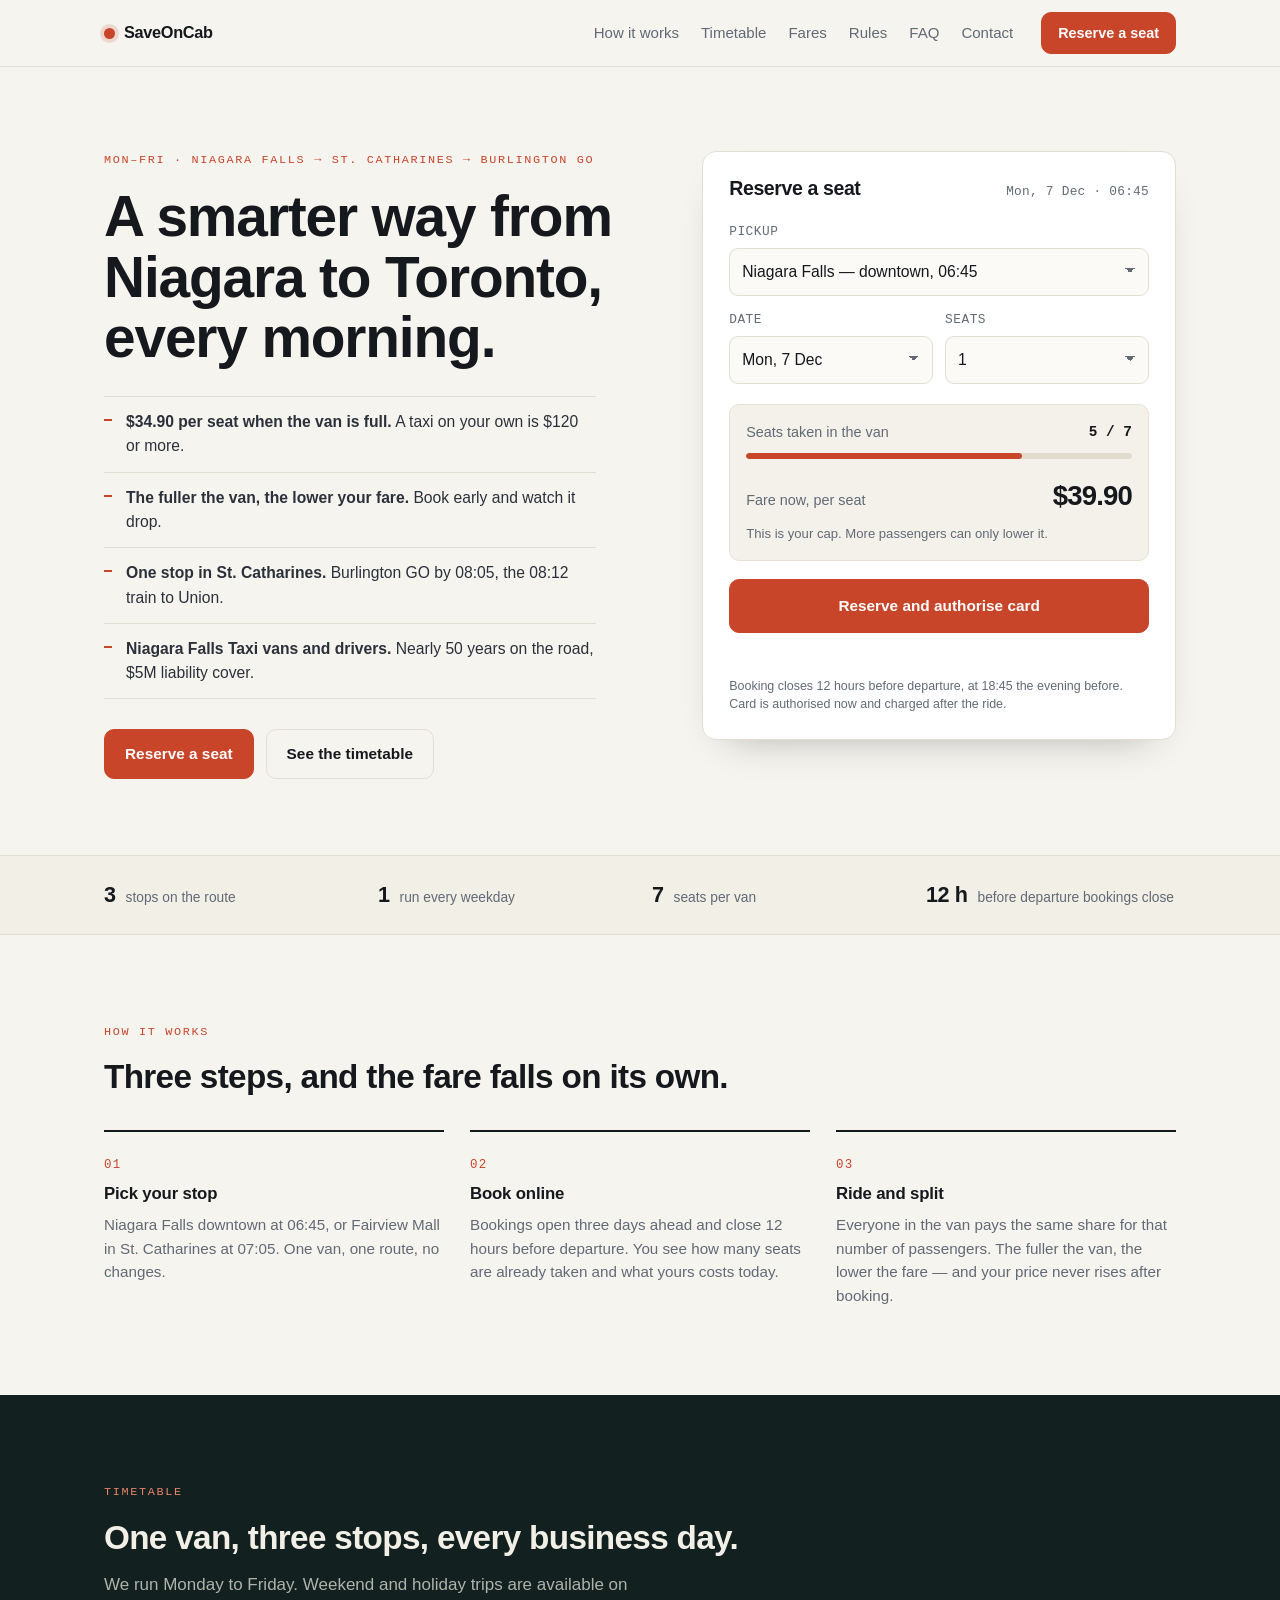
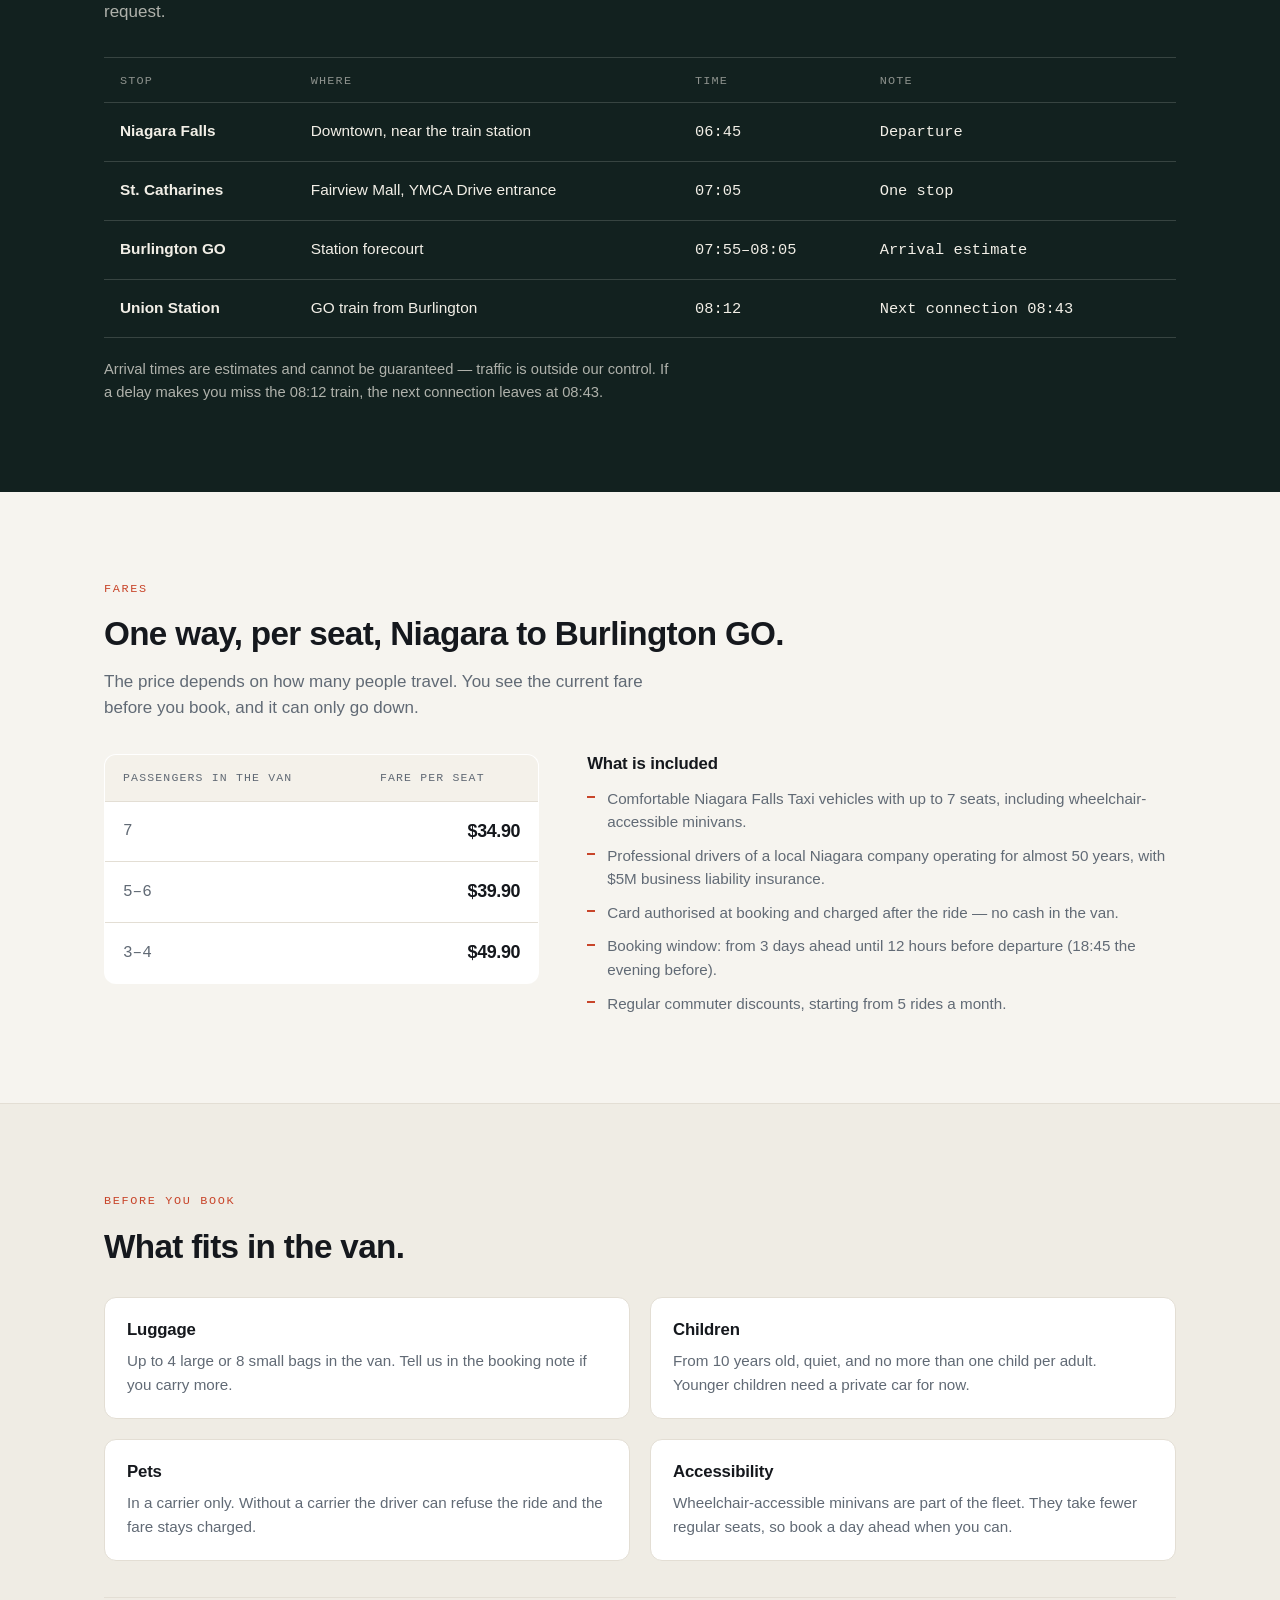
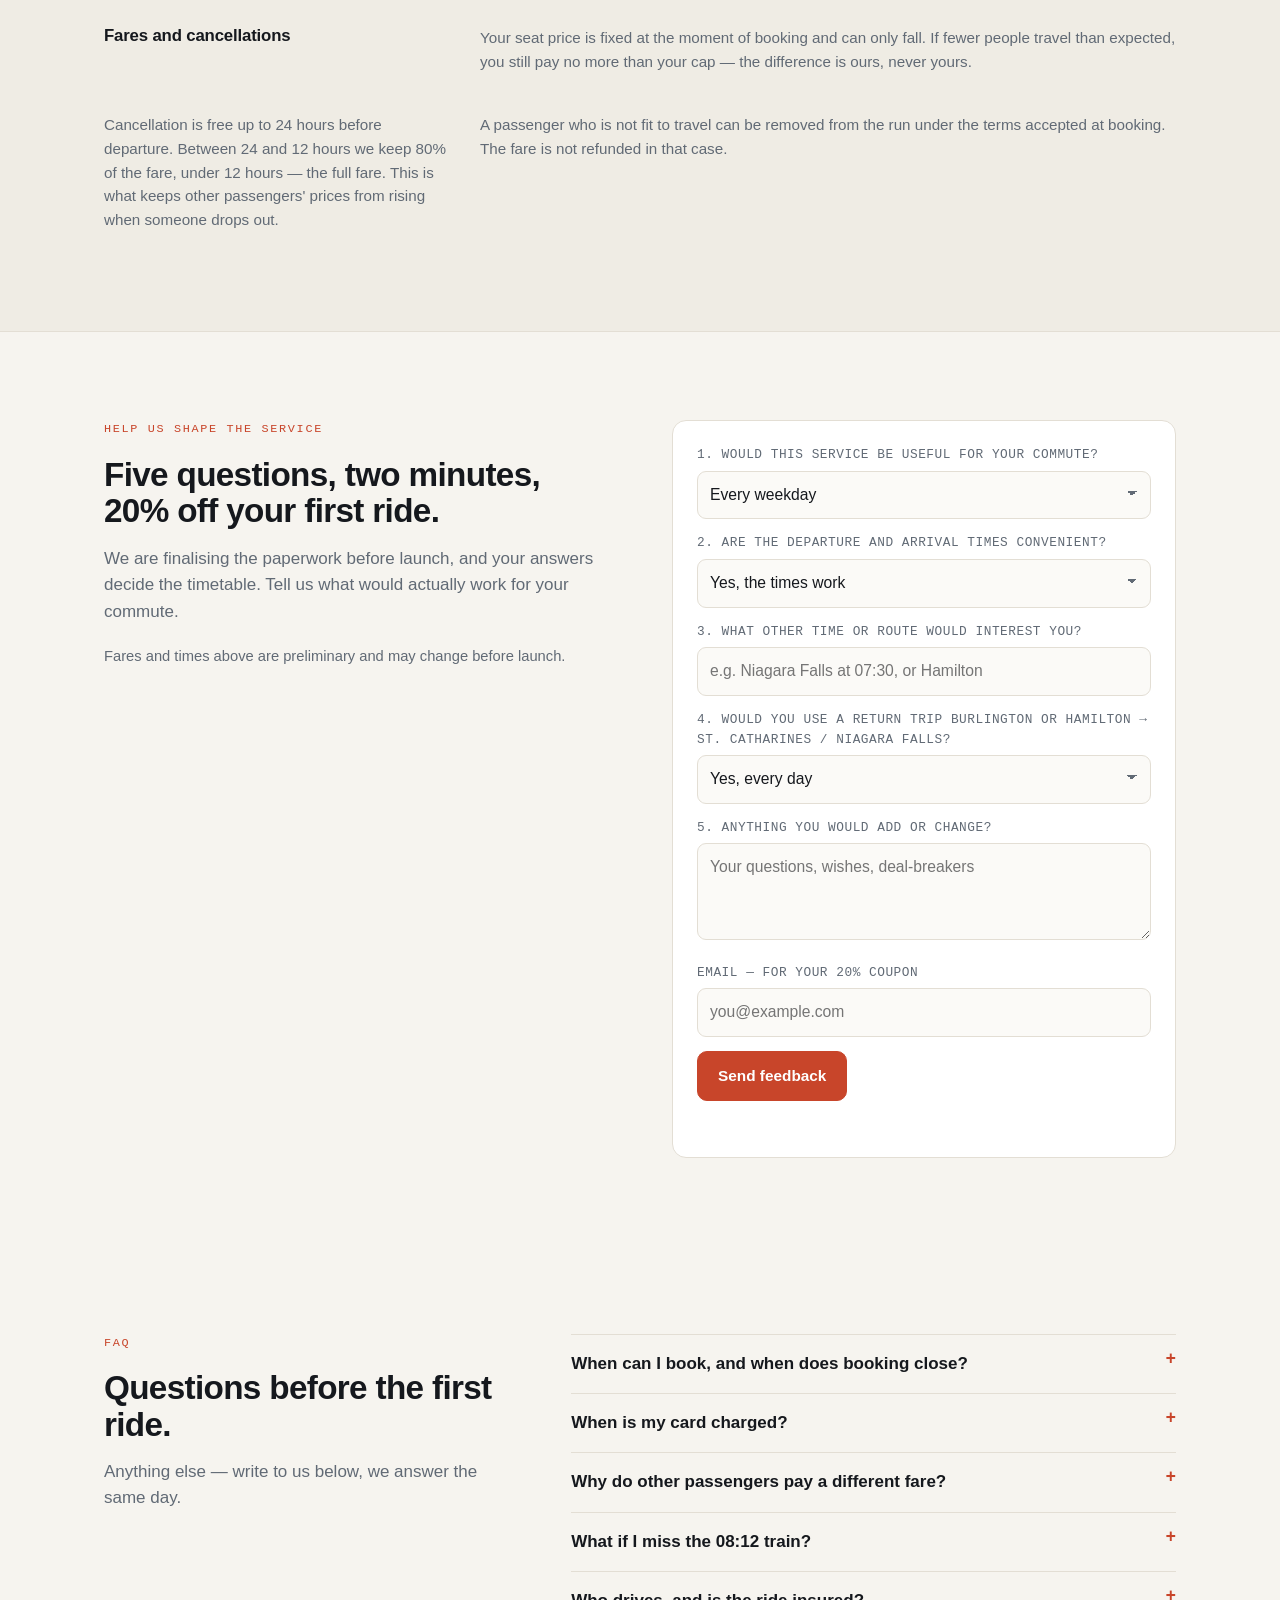
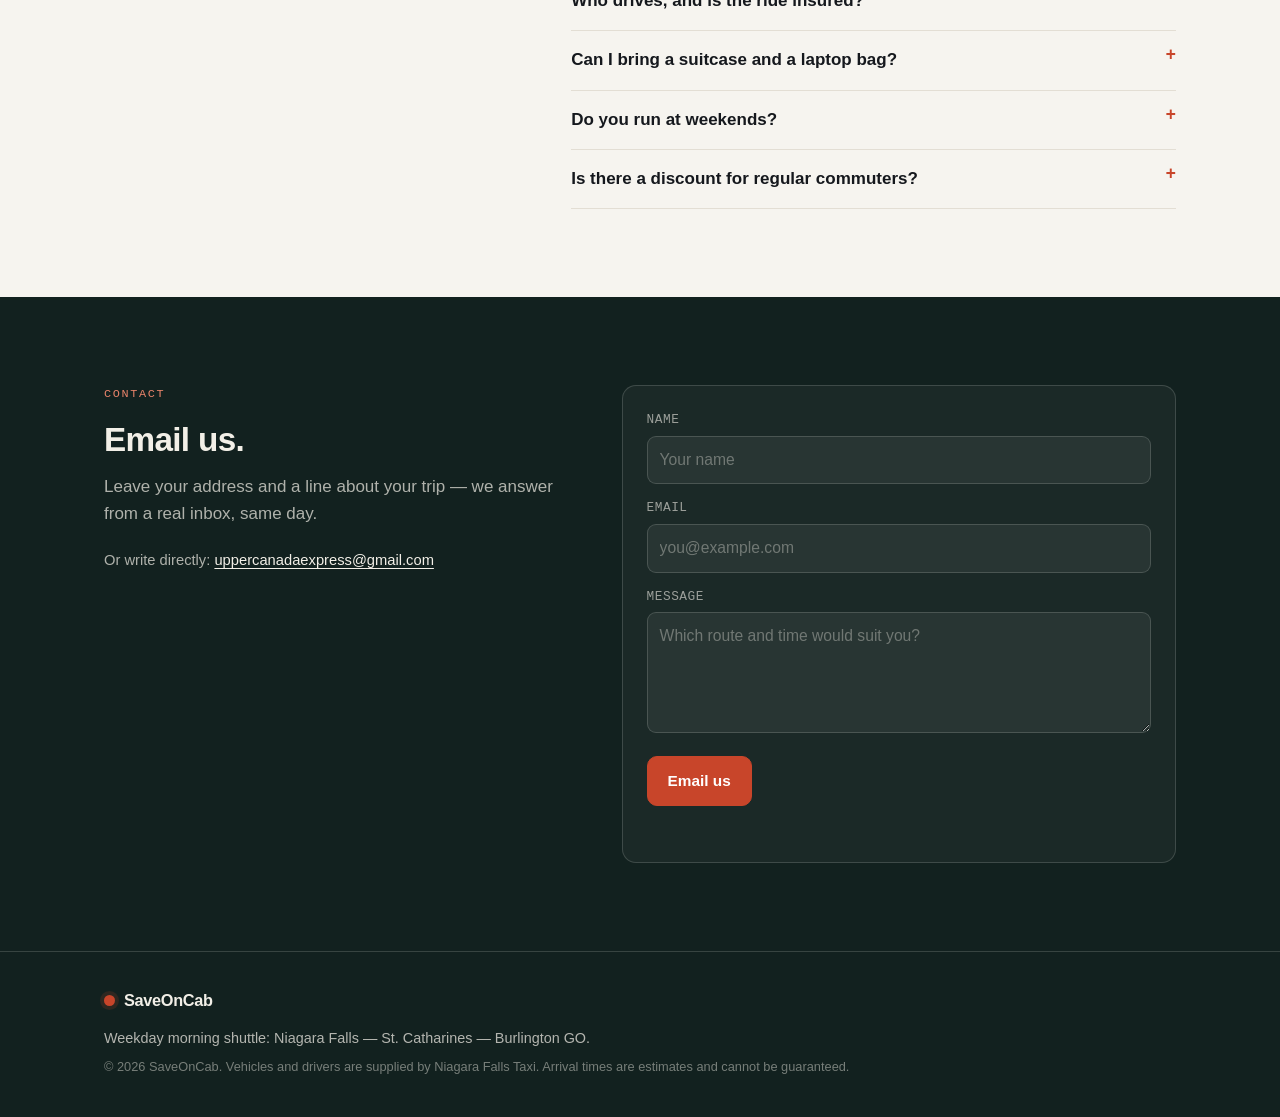
==== p/niagara/index.html @ a341d921 "Версионирование статики, чтобы обновления не залипали в кэше" ====
<!doctype html>
<html lang="en">
<head>
<meta charset="utf-8">
<meta name="viewport" content="width=device-width, initial-scale=1">
<title>SaveOnCab — Niagara Falls to Burlington GO, every weekday morning</title>
<meta name="description" content="A shared minivan shuttle from Niagara Falls and St. Catharines to Burlington GO, every weekday morning. $34.90–$49.90 per seat, booked online.">
<link rel="stylesheet" href="styles.css?v=3">
</head>
<body>
<a class="skip" href="#book">Skip to booking</a>

<header class="top">
  <div class="wrap top__in">
    <a class="brand" href="#top">
      <span class="brand__mark" aria-hidden="true"></span>
      <span>SaveOnCab</span>
    </a>
    <nav class="nav" aria-label="Sections">
      <a href="#how">How it works</a>
      <a href="#timetable">Timetable</a>
      <a href="#fares">Fares</a>
      <a href="#rules">Rules</a>
      <a href="#faq">FAQ</a>
      <a href="#contact">Contact</a>
    </nav>
    <a class="btn btn--sm" href="#book">Reserve a seat</a>
  </div>
</header>

<main id="top">

  <section class="hero">
    <div class="wrap hero__grid">
      <div class="hero__copy">
        <p class="eyebrow">Mon–Fri · Niagara Falls → St. Catharines → Burlington GO</p>
        <h1>A smarter way from Niagara to Toronto, every morning.</h1>
        <ul class="benefits">
          <li><b>$34.90 per seat when the van is full.</b> A taxi on your own is $120 or more.</li>
          <li><b>The fuller the van, the lower your fare.</b> Book early and watch it drop.</li>
          <li><b>One stop in St. Catharines.</b> Burlington GO by 08:05, the 08:12 train to Union.</li>
          <li><b>Niagara Falls Taxi vans and drivers.</b> Nearly 50 years on the road, $5M liability cover.</li>
        </ul>
        <div class="hero__cta">
          <a class="btn" href="#book">Reserve a seat</a>
          <a class="btn btn--ghost" href="#timetable">See the timetable</a>
        </div>
      </div>

      <form class="card" id="book" novalidate>
        <div class="card__head">
          <h2>Reserve a seat</h2>
          <p class="muted" id="departureLabel">06:45</p>
        </div>

        <label class="field">
          <span>Pickup</span>
          <select id="route" name="route">
            <option value="niagara">Niagara Falls — downtown, 06:45</option>
            <option value="stcath">St. Catharines — Fairview Mall, 07:05</option>
          </select>
        </label>

        <div class="field-row">
          <label class="field">
            <span>Date</span>
            <select id="date" name="date"></select>
          </label>
          <label class="field">
            <span>Seats</span>
            <select id="seats" name="seats">
              <option value="1">1</option>
              <option value="2">2</option>
              <option value="3">3</option>
            </select>
          </label>
        </div>

        <div class="fare">
          <div class="fare__row">
            <span>Seats taken in the van</span>
            <b><span id="booked">4</span> / 7</b>
          </div>
          <div class="bar"><i id="bar"></i></div>
          <div class="fare__price">
            <span>Fare now, per seat</span>
            <b id="fare">$49.90</b>
          </div>
          <p class="hint" id="fareHint">This is your cap. More passengers can only lower it.</p>
        </div>

        <button class="btn btn--full" type="submit">Reserve and authorise card</button>
        <p class="status" data-status></p>
        <p class="fine">Booking closes 12 hours before departure, at 18:45 the evening before. Card is authorised now and charged after the ride.</p>
      </form>
    </div>
  </section>

  <section class="strip">
    <div class="wrap strip__in">
      <div><b>3</b><span>stops on the route</span></div>
      <div><b>1</b><span>run every weekday</span></div>
      <div><b>7</b><span>seats per van</span></div>
      <div><b>12 h</b><span>before departure bookings close</span></div>
    </div>
  </section>

  <section class="section" id="how">
    <div class="wrap">
      <p class="eyebrow">How it works</p>
      <h2>Three steps, and the fare falls on its own.</h2>
      <ol class="steps">
        <li>
          <span class="steps__n">01</span>
          <h3>Pick your stop</h3>
          <p>Niagara Falls downtown at 06:45, or Fairview Mall in St. Catharines at 07:05. One van, one route, no changes.</p>
        </li>
        <li>
          <span class="steps__n">02</span>
          <h3>Book online</h3>
          <p>Bookings open three days ahead and close 12 hours before departure. You see how many seats are already taken and what yours costs today.</p>
        </li>
        <li>
          <span class="steps__n">03</span>
          <h3>Ride and split</h3>
          <p>Everyone in the van pays the same share for that number of passengers. The fuller the van, the lower the fare — and your price never rises after booking.</p>
        </li>
      </ol>
    </div>
  </section>

  <section class="section section--deep" id="timetable">
    <div class="wrap">
      <p class="eyebrow">Timetable</p>
      <h2>One van, three stops, every business day.</h2>
      <p class="lead">We run Monday to Friday. Weekend and holiday trips are available on request.</p>

      <div class="table-wrap">
        <table class="tt">
          <thead>
            <tr>
              <th>Stop</th>
              <th>Where</th>
              <th>Time</th>
              <th>Note</th>
            </tr>
          </thead>
          <tbody>
            <tr>
              <td>Niagara Falls</td>
              <td>Downtown, near the train station</td>
              <td>06:45</td>
              <td>Departure</td>
            </tr>
            <tr>
              <td>St. Catharines</td>
              <td>Fairview Mall, YMCA Drive entrance</td>
              <td>07:05</td>
              <td>One stop</td>
            </tr>
            <tr>
              <td>Burlington GO</td>
              <td>Station forecourt</td>
              <td>07:55–08:05</td>
              <td>Arrival estimate</td>
            </tr>
            <tr>
              <td>Union Station</td>
              <td>GO train from Burlington</td>
              <td>08:12</td>
              <td>Next connection 08:43</td>
            </tr>
          </tbody>
        </table>
      </div>

      <p class="note">Arrival times are estimates and cannot be guaranteed — traffic is outside our control. If a delay makes you miss the 08:12 train, the next connection leaves at 08:43.</p>
    </div>
  </section>

  <section class="section" id="fares">
    <div class="wrap">
      <p class="eyebrow">Fares</p>
      <h2>One way, per seat, Niagara to Burlington GO.</h2>
      <p class="lead">The price depends on how many people travel. You see the current fare before you book, and it can only go down.</p>

      <div class="fares">
        <table class="price">
          <thead>
            <tr><th>Passengers in the van</th><th>Fare per seat</th></tr>
          </thead>
          <tbody>
            <tr><td>7</td><td>$34.90</td></tr>
            <tr><td>5–6</td><td>$39.90</td></tr>
            <tr><td>3–4</td><td>$49.90</td></tr>
          </tbody>
        </table>

        <div class="fares__notes">
          <h3>What is included</h3>
          <ul>
            <li>Comfortable Niagara Falls Taxi vehicles with up to 7 seats, including wheelchair-accessible minivans.</li>
            <li>Professional drivers of a local Niagara company operating for almost 50 years, with $5M business liability insurance.</li>
            <li>Card authorised at booking and charged after the ride — no cash in the van.</li>
            <li>Booking window: from 3 days ahead until 12 hours before departure (18:45 the evening before).</li>
            <li>Regular commuter discounts, starting from 5 rides a month.</li>
          </ul>
        </div>
      </div>
    </div>
  </section>

  <section class="section section--tint" id="rules">
    <div class="wrap">
      <p class="eyebrow">Before you book</p>
      <h2>What fits in the van.</h2>
      <div class="rules">
        <article class="rule">
          <h3>Luggage</h3>
          <p>Up to 4 large or 8 small bags in the van. Tell us in the booking note if you carry more.</p>
        </article>
        <article class="rule">
          <h3>Children</h3>
          <p>From 10 years old, quiet, and no more than one child per adult. Younger children need a private car for now.</p>
        </article>
        <article class="rule">
          <h3>Pets</h3>
          <p>In a carrier only. Without a carrier the driver can refuse the ride and the fare stays charged.</p>
        </article>
        <article class="rule">
          <h3>Accessibility</h3>
          <p>Wheelchair-accessible minivans are part of the fleet. They take fewer regular seats, so book a day ahead when you can.</p>
        </article>
      </div>

      <div class="terms">
        <h3>Fares and cancellations</h3>
        <p>Your seat price is fixed at the moment of booking and can only fall. If fewer people travel than expected, you still pay no more than your cap — the difference is ours, never yours.</p>
        <p>Cancellation is free up to 24 hours before departure. Between 24 and 12 hours we keep 80% of the fare, under 12 hours — the full fare. This is what keeps other passengers' prices from rising when someone drops out.</p>
        <p>A passenger who is not fit to travel can be removed from the run under the terms accepted at booking. The fare is not refunded in that case.</p>
      </div>
    </div>
  </section>

  <section class="section" id="feedback">
    <div class="wrap request">
      <div class="request__copy">
        <p class="eyebrow">Help us shape the service</p>
        <h2>Five questions, two minutes, 20% off your first ride.</h2>
        <p class="lead">We are finalising the paperwork before launch, and your answers decide the timetable. Tell us what would actually work for your commute.</p>
        <p class="note">Fares and times above are preliminary and may change before launch.</p>
      </div>

      <form class="form" data-form="feedback" novalidate>
        <label class="field">
          <span>1. Would this service be useful for your commute?</span>
          <select name="useful">
            <option>Every weekday</option>
            <option>A few days a week</option>
            <option>Occasionally</option>
            <option>Not for me</option>
          </select>
        </label>
        <label class="field">
          <span>2. Are the departure and arrival times convenient?</span>
          <select name="times">
            <option>Yes, the times work</option>
            <option>Close, but I would shift them</option>
            <option>No, I need a different time</option>
          </select>
        </label>
        <label class="field">
          <span>3. What other time or route would interest you?</span>
          <input type="text" name="route" placeholder="e.g. Niagara Falls at 07:30, or Hamilton">
        </label>
        <label class="field">
          <span>4. Would you use a return trip Burlington or Hamilton → St. Catharines / Niagara Falls?</span>
          <select name="return">
            <option>Yes, every day</option>
            <option>Sometimes</option>
            <option>No</option>
          </select>
        </label>
        <label class="field">
          <span>5. Anything you would add or change?</span>
          <textarea name="comment" rows="3" placeholder="Your questions, wishes, deal-breakers"></textarea>
        </label>
        <label class="field">
          <span>Email — for your 20% coupon</span>
          <input type="email" name="email" placeholder="you@example.com" required>
        </label>
        <button class="btn" type="submit">Send feedback</button>
        <p class="status" data-status></p>
      </form>
    </div>
  </section>

  <section class="section" id="faq">
    <div class="wrap faq">
      <div class="faq__head">
        <p class="eyebrow">FAQ</p>
        <h2>Questions before the first ride.</h2>
        <p class="lead">Anything else — write to us below, we answer the same day.</p>
      </div>
      <div class="faq__list">
        <details>
          <summary>When can I book, and when does booking close?</summary>
          <p>Bookings open three days ahead and close 12 hours before departure — that is 18:45 the evening before an 06:45 run.</p>
        </details>
        <details>
          <summary>When is my card charged?</summary>
          <p>We authorise the fare at booking to hold your seat, and charge it after the ride. If more passengers join and the fare drops, we charge the lower amount.</p>
        </details>
        <details>
          <summary>Why do other passengers pay a different fare?</summary>
          <p>The fare depends on how many people travel. Everyone's price is locked at their own booking, so it can never rise afterwards — only fall.</p>
        </details>
        <details>
          <summary>What if I miss the 08:12 train?</summary>
          <p>We aim to reach Burlington GO by 08:05. If traffic delays the van and you miss the 08:12 connection, the next train leaves at 08:43.</p>
        </details>
        <details>
          <summary>Who drives, and is the ride insured?</summary>
          <p>Niagara Falls Taxi, a local company operating for almost 50 years. Vehicles carry up to 7 seats and $5M business liability insurance. Wheelchair-accessible minivans are available.</p>
        </details>
        <details>
          <summary>Can I bring a suitcase and a laptop bag?</summary>
          <p>Yes, within the luggage limits: up to 4 large or 8 small bags in the van. Add a note at booking if you carry more.</p>
        </details>
        <details>
          <summary>Do you run at weekends?</summary>
          <p>Weekday mornings are the regular service. Weekend and holiday trips are available on request.</p>
        </details>
        <details>
          <summary>Is there a discount for regular commuters?</summary>
          <p>Yes — commuter discounts start from 5 rides a month. Leave your email in the feedback form and we will send the terms plus a 20% coupon for your first ride.</p>
        </details>
      </div>
    </div>
  </section>

  <section class="section section--deep" id="contact">
    <div class="wrap contact">
      <div class="contact__copy">
        <p class="eyebrow">Contact</p>
        <h2>Email us.</h2>
        <p class="lead">Leave your address and a line about your trip — we answer from a real inbox, same day.</p>
        <p class="contact__direct">Or write directly: <a href="mailto:uppercanadaexpress@gmail.com">uppercanadaexpress@gmail.com</a></p>
      </div>

      <form class="form form--onDark" data-form="contact" novalidate>
        <label class="field">
          <span>Name</span>
          <input type="text" name="name" placeholder="Your name" required>
        </label>
        <label class="field">
          <span>Email</span>
          <input type="email" name="email" placeholder="you@example.com" required>
        </label>
        <label class="field">
          <span>Message</span>
          <textarea name="message" rows="4" placeholder="Which route and time would suit you?" required></textarea>
        </label>
        <button class="btn" type="submit">Email us</button>
        <p class="status" data-status></p>
      </form>
    </div>
  </section>
</main>

<footer class="foot">
  <div class="wrap foot__in">
    <div class="brand brand--foot"><span class="brand__mark" aria-hidden="true"></span><span>SaveOnCab</span></div>
    <p>Weekday morning shuttle: Niagara Falls — St. Catharines — Burlington GO.</p>
    <p class="foot__small">© 2026 SaveOnCab. Vehicles and drivers are supplied by Niagara Falls Taxi. Arrival times are estimates and cannot be guaranteed.</p>
  </div>
</footer>

<div class="mobilebar">
  <div class="mobilebar__price"><span>From</span><b id="mobileFare">$34.90</b><span>a seat</span></div>
  <a class="btn" href="#book">Reserve a seat</a>
</div>

<script src="app.js?v=3"></script>
</body>
</html>
---- p/niagara/styles.css ----
:root{
  --paper:#f6f4ef;
  --card:#ffffff;
  --ink:#15181d;
  --muted:#616a75;
  --line:#e3ded4;
  --accent:#c8452a;
  --accent-dark:#a2351f;
  --deep:#12211f;
  --deep-line:rgba(246,244,239,.16);
  --radius:14px;
  --wrap:1120px;
  --sans:ui-sans-serif,-apple-system,"Segoe UI",Roboto,Helvetica,Arial,sans-serif;
  --mono:ui-monospace,SFMono-Regular,Menlo,Consolas,monospace;
}

*{box-sizing:border-box}
html{scroll-behavior:smooth}
body{
  margin:0;
  background:var(--paper);
  color:var(--ink);
  font-family:var(--sans);
  font-size:17px;
  line-height:1.55;
  -webkit-font-smoothing:antialiased;
}
img,svg{max-width:100%}
h1,h2,h3{font-weight:620;letter-spacing:-.02em;line-height:1.06;margin:0}
h1{font-size:clamp(2.1rem,4.6vw,3.55rem)}
h2{font-size:clamp(1.5rem,2.6vw,2.1rem);line-height:1.1}
h3{font-size:1.05rem;letter-spacing:-.01em;line-height:1.25}
p{margin:0}
a{color:inherit}
.wrap{width:100%;max-width:var(--wrap);margin:0 auto;padding:0 24px}

.skip{position:absolute;left:-9999px}
.skip:focus{left:16px;top:12px;z-index:50;background:var(--ink);color:#fff;padding:8px 14px;border-radius:8px}

.top{
  position:sticky;top:0;z-index:20;
  background:rgba(246,244,239,.86);
  backdrop-filter:blur(10px);
  border-bottom:1px solid var(--line);
}
.top__in{display:flex;align-items:center;gap:28px;height:66px}
.brand{display:inline-flex;align-items:center;gap:9px;font-weight:650;letter-spacing:-.02em;text-decoration:none;font-size:1.02rem}
.brand__mark{width:11px;height:11px;border-radius:50%;background:var(--accent);box-shadow:0 0 0 4px rgba(200,69,42,.16)}
.nav{display:flex;gap:22px;margin-left:auto;font-size:.94rem}
.nav a{text-decoration:none;color:var(--muted)}
.nav a:hover{color:var(--ink)}

.btn{
  display:inline-flex;align-items:center;justify-content:center;gap:8px;
  background:var(--accent);color:#fff;border:1px solid var(--accent);
  font:inherit;font-weight:560;font-size:.96rem;
  padding:12px 20px;border-radius:10px;text-decoration:none;cursor:pointer;
  transition:background .15s ease,border-color .15s ease,transform .15s ease;
}
.btn:hover{background:var(--accent-dark);border-color:var(--accent-dark)}
.btn:active{transform:translateY(1px)}
.btn--sm{padding:9px 16px;font-size:.9rem}
.btn--full{width:100%;padding:14px 20px}
.btn--ghost{background:transparent;color:var(--ink);border-color:var(--line)}
.btn--ghost:hover{background:#fff;border-color:#cfc8bb}

.eyebrow{
  font-family:var(--mono);font-size:.74rem;letter-spacing:.14em;text-transform:uppercase;
  color:var(--accent);margin-bottom:18px;
}
.muted{color:var(--muted);font-size:.94rem}
.lead{color:var(--muted);max-width:62ch;margin-top:16px}
.note{color:var(--muted);font-size:.92rem;margin-top:20px;max-width:70ch}

.hero{padding:clamp(40px,7vw,84px) 0 clamp(44px,6vw,76px)}
.hero__grid{display:grid;grid-template-columns:1.06fr .94fr;gap:clamp(32px,5vw,64px);align-items:start}
.hero__copy h1{max-width:17ch}
.hero__cta{display:flex;gap:12px;flex-wrap:wrap;margin-top:30px}

.benefits{list-style:none;padding:0;margin:28px 0 0;max-width:52ch}
.benefits li{
  padding:13px 0 13px 22px;border-top:1px solid var(--line);position:relative;
  font-size:.98rem;color:#2b313a;
}
.benefits li:last-child{border-bottom:1px solid var(--line)}
.benefits li::before{content:"";position:absolute;left:0;top:22px;width:8px;height:2px;background:var(--accent)}
.benefits b{font-weight:620}

.card{
  background:var(--card);border:1px solid var(--line);border-radius:var(--radius);
  padding:26px;box-shadow:0 18px 40px -28px rgba(20,25,32,.45);
}
.card__head{display:flex;align-items:baseline;justify-content:space-between;gap:12px;margin-bottom:20px}
.card__head h2{font-size:1.22rem}
.card__head .muted{font-family:var(--mono);font-size:.8rem;letter-spacing:.02em}

.field{display:block;margin-bottom:14px}
.field>span{display:block;font-size:.8rem;letter-spacing:.04em;text-transform:uppercase;color:var(--muted);margin-bottom:6px;font-family:var(--mono)}
.field input,.field select,.field textarea{
  width:100%;font:inherit;font-size:.98rem;color:var(--ink);
  background:#fbfaf7;border:1px solid var(--line);border-radius:9px;
  padding:11px 12px;appearance:none;
}
.field select{background-image:linear-gradient(45deg,transparent 50%,var(--muted) 50%),linear-gradient(135deg,var(--muted) 50%,transparent 50%);background-position:calc(100% - 18px) 19px,calc(100% - 13px) 19px;background-size:5px 5px,5px 5px;background-repeat:no-repeat;padding-right:34px}
.field textarea{resize:vertical;min-height:96px}
.field input:focus,.field select:focus,.field textarea:focus{outline:2px solid rgba(200,69,42,.35);outline-offset:1px;border-color:var(--accent);background:#fff}
.field-row{display:grid;grid-template-columns:1fr 1fr;gap:12px}

.fare{background:#f4f1ea;border:1px solid #e8e2d6;border-radius:10px;padding:16px;margin:6px 0 18px}
.fare__row{display:flex;justify-content:space-between;font-size:.9rem;color:var(--muted)}
.fare__row b{color:var(--ink);font-family:var(--mono);font-weight:600}
.bar{height:6px;background:#e2dccf;border-radius:99px;margin:10px 0 16px;overflow:hidden}
.bar i{display:block;height:100%;width:66%;background:var(--accent);border-radius:99px;transition:width .25s ease}
.fare__price{display:flex;align-items:baseline;justify-content:space-between;gap:12px}
.fare__price span{font-size:.9rem;color:var(--muted)}
.fare__price b{font-size:1.72rem;font-weight:620;letter-spacing:-.03em;font-variant-numeric:tabular-nums}
.hint{font-size:.82rem;color:var(--muted);margin-top:6px}
.hint--warn{color:var(--accent)}
.fine{font-size:.78rem;line-height:1.45;color:var(--muted);margin-top:12px}

.strip{border-top:1px solid var(--line);border-bottom:1px solid var(--line);background:#f2efe7}
.strip__in{display:grid;grid-template-columns:repeat(4,1fr);gap:24px;padding:22px 24px}
.strip__in div{display:flex;align-items:baseline;gap:10px}
.strip__in b{font-size:1.35rem;letter-spacing:-.02em;font-variant-numeric:tabular-nums}
.strip__in span{font-size:.86rem;color:var(--muted)}

.section{padding:clamp(52px,7vw,88px) 0}
.section--deep{background:var(--deep);color:#f2efe7}
.section--deep .eyebrow{color:#e8836a}
.section--deep .lead,.section--deep .note{color:rgba(242,239,231,.7)}
.section--tint{background:#efece4;border-top:1px solid var(--line);border-bottom:1px solid var(--line)}

.steps{list-style:none;padding:0;margin:34px 0 0;display:grid;grid-template-columns:repeat(3,1fr);gap:26px}
.steps li{padding-top:18px;border-top:2px solid var(--ink)}
.steps__n{font-family:var(--mono);font-size:.78rem;color:var(--accent);letter-spacing:.1em}
.steps h3{margin:8px 0 8px}
.steps p{color:var(--muted);font-size:.95rem}

.table-wrap{overflow-x:auto;margin-top:32px;border-top:1px solid var(--deep-line)}
.tt{width:100%;border-collapse:collapse;min-width:640px;font-size:.96rem}
.tt th{
  text-align:left;font-family:var(--mono);font-size:.74rem;letter-spacing:.1em;text-transform:uppercase;
  color:rgba(242,239,231,.55);font-weight:500;padding:14px 16px 12px;border-bottom:1px solid var(--deep-line);
}
.tt td{padding:16px;border-bottom:1px solid var(--deep-line);vertical-align:baseline}
.tt td:first-child{font-weight:600}
.tt td:nth-child(3),.tt td:nth-child(4){font-family:var(--mono);font-variant-numeric:tabular-nums}
.tt tr:hover td{background:rgba(255,255,255,.03)}

.fares{display:grid;grid-template-columns:.85fr 1.15fr;gap:clamp(24px,4vw,48px);margin-top:32px;align-items:start}
.price{width:100%;border-collapse:collapse;font-size:1rem;background:var(--card);border:1px solid var(--line);border-radius:12px;overflow:hidden}
.price th{text-align:left;font-family:var(--mono);font-size:.72rem;letter-spacing:.1em;text-transform:uppercase;color:var(--muted);font-weight:500;padding:14px 18px;border-bottom:1px solid var(--line);background:#f4f1ea}
.price td{padding:16px 18px;border-bottom:1px solid var(--line);font-variant-numeric:tabular-nums}
.price tr:last-child td{border-bottom:0}
.price td:first-child{font-family:var(--mono);color:var(--muted)}
.price td:last-child{text-align:right;font-weight:620;font-size:1.12rem;letter-spacing:-.02em}
.fares__notes h3{margin-bottom:12px}
.fares__notes ul{margin:0;padding:0;list-style:none;display:grid;gap:10px}
.fares__notes li{position:relative;padding-left:20px;color:var(--muted);font-size:.95rem}
.fares__notes li::before{content:"";position:absolute;left:0;top:.62em;width:8px;height:2px;background:var(--accent)}

.rules{display:grid;grid-template-columns:1fr 1fr;gap:20px;margin-top:32px}
.rule{background:var(--card);border:1px solid var(--line);border-radius:12px;padding:22px}
.rule h3{margin-bottom:8px}
.rule p{color:var(--muted);font-size:.95rem}

.terms{margin-top:36px;padding-top:28px;border-top:1px solid var(--line);display:grid;grid-template-columns:1fr 2fr;gap:28px}
.terms h3{font-size:1.05rem}
.terms p{color:var(--muted);font-size:.95rem;margin-bottom:12px}
.terms p:last-child{margin-bottom:0}

.request{display:grid;grid-template-columns:1fr 1fr;gap:clamp(28px,5vw,64px);align-items:start}
.form{background:var(--card);border:1px solid var(--line);border-radius:var(--radius);padding:24px}
.form--onDark{background:rgba(255,255,255,.04);border-color:var(--deep-line)}
.form--onDark .field>span{color:rgba(242,239,231,.6)}
.form--onDark .field input,.form--onDark .field select,.form--onDark .field textarea{
  background:rgba(255,255,255,.06);border-color:var(--deep-line);color:#f2efe7;
}
.form--onDark .field input::placeholder,.form--onDark .field textarea::placeholder{color:rgba(242,239,231,.36)}
.form--onDark .field input:focus,.form--onDark .field textarea:focus{background:rgba(255,255,255,.1);border-color:#e8836a;outline-color:rgba(232,131,106,.4)}
.status{font-size:.86rem;margin-top:12px;min-height:20px}
.status--ok{color:#2f7d4f}
.status--err{color:var(--accent)}

.faq{display:grid;grid-template-columns:.8fr 1.2fr;gap:clamp(28px,5vw,64px);align-items:start}
.faq__list details{border-top:1px solid var(--line);padding:16px 0}
.faq__list details:last-child{border-bottom:1px solid var(--line)}
.faq__list summary{cursor:pointer;list-style:none;display:flex;justify-content:space-between;gap:16px;font-weight:560}
.faq__list summary::-webkit-details-marker{display:none}
.faq__list summary::after{content:"+";font-family:var(--mono);color:var(--accent);font-size:1.1rem;line-height:1}
.faq__list details[open] summary::after{content:"–"}
.faq__list details p{color:var(--muted);font-size:.95rem;margin-top:10px;max-width:62ch}

.contact{display:grid;grid-template-columns:.9fr 1.1fr;gap:clamp(28px,5vw,64px);align-items:start}
.contact__direct{margin-top:22px;font-size:.92rem;color:rgba(242,239,231,.7)}
.contact__direct a{color:#f2efe7;text-decoration:underline;text-underline-offset:3px}

.foot{background:var(--deep);color:rgba(242,239,231,.72);border-top:1px solid var(--deep-line);padding:36px 0 44px;font-size:.9rem}
.foot__in{display:grid;gap:8px}
.brand--foot{color:#f2efe7;margin-bottom:6px}
.foot__small{font-size:.8rem;color:rgba(242,239,231,.45)}

.mobilebar{display:none}

@media (max-width:900px){
  .hero__grid,.request,.contact,.faq,.fares{grid-template-columns:1fr}
  .steps{grid-template-columns:1fr;gap:18px}
  .rules{grid-template-columns:1fr}
  .terms{grid-template-columns:1fr;gap:12px}
  .nav{display:none}
  .strip__in{grid-template-columns:1fr 1fr;gap:16px}
}

@media (max-width:720px){
  body{font-size:16px;padding-bottom:74px}
  .top__in .btn--sm{display:none}
  .card{padding:20px}
  .field-row{grid-template-columns:1fr}
  .mobilebar{
    display:flex;position:fixed;left:0;right:0;bottom:0;z-index:30;
    align-items:center;justify-content:space-between;gap:14px;
    padding:10px 16px calc(10px + env(safe-area-inset-bottom));
    background:rgba(246,244,239,.95);backdrop-filter:blur(10px);
    border-top:1px solid var(--line);
  }
  .mobilebar__price{display:flex;align-items:baseline;gap:6px;font-size:.8rem;color:var(--muted)}
  .mobilebar__price b{font-size:1.15rem;color:var(--ink);letter-spacing:-.02em}
  .mobilebar .btn{padding:11px 16px;font-size:.9rem}
}

@media (prefers-reduced-motion:reduce){
  html{scroll-behavior:auto}
  *{transition:none!important}
}
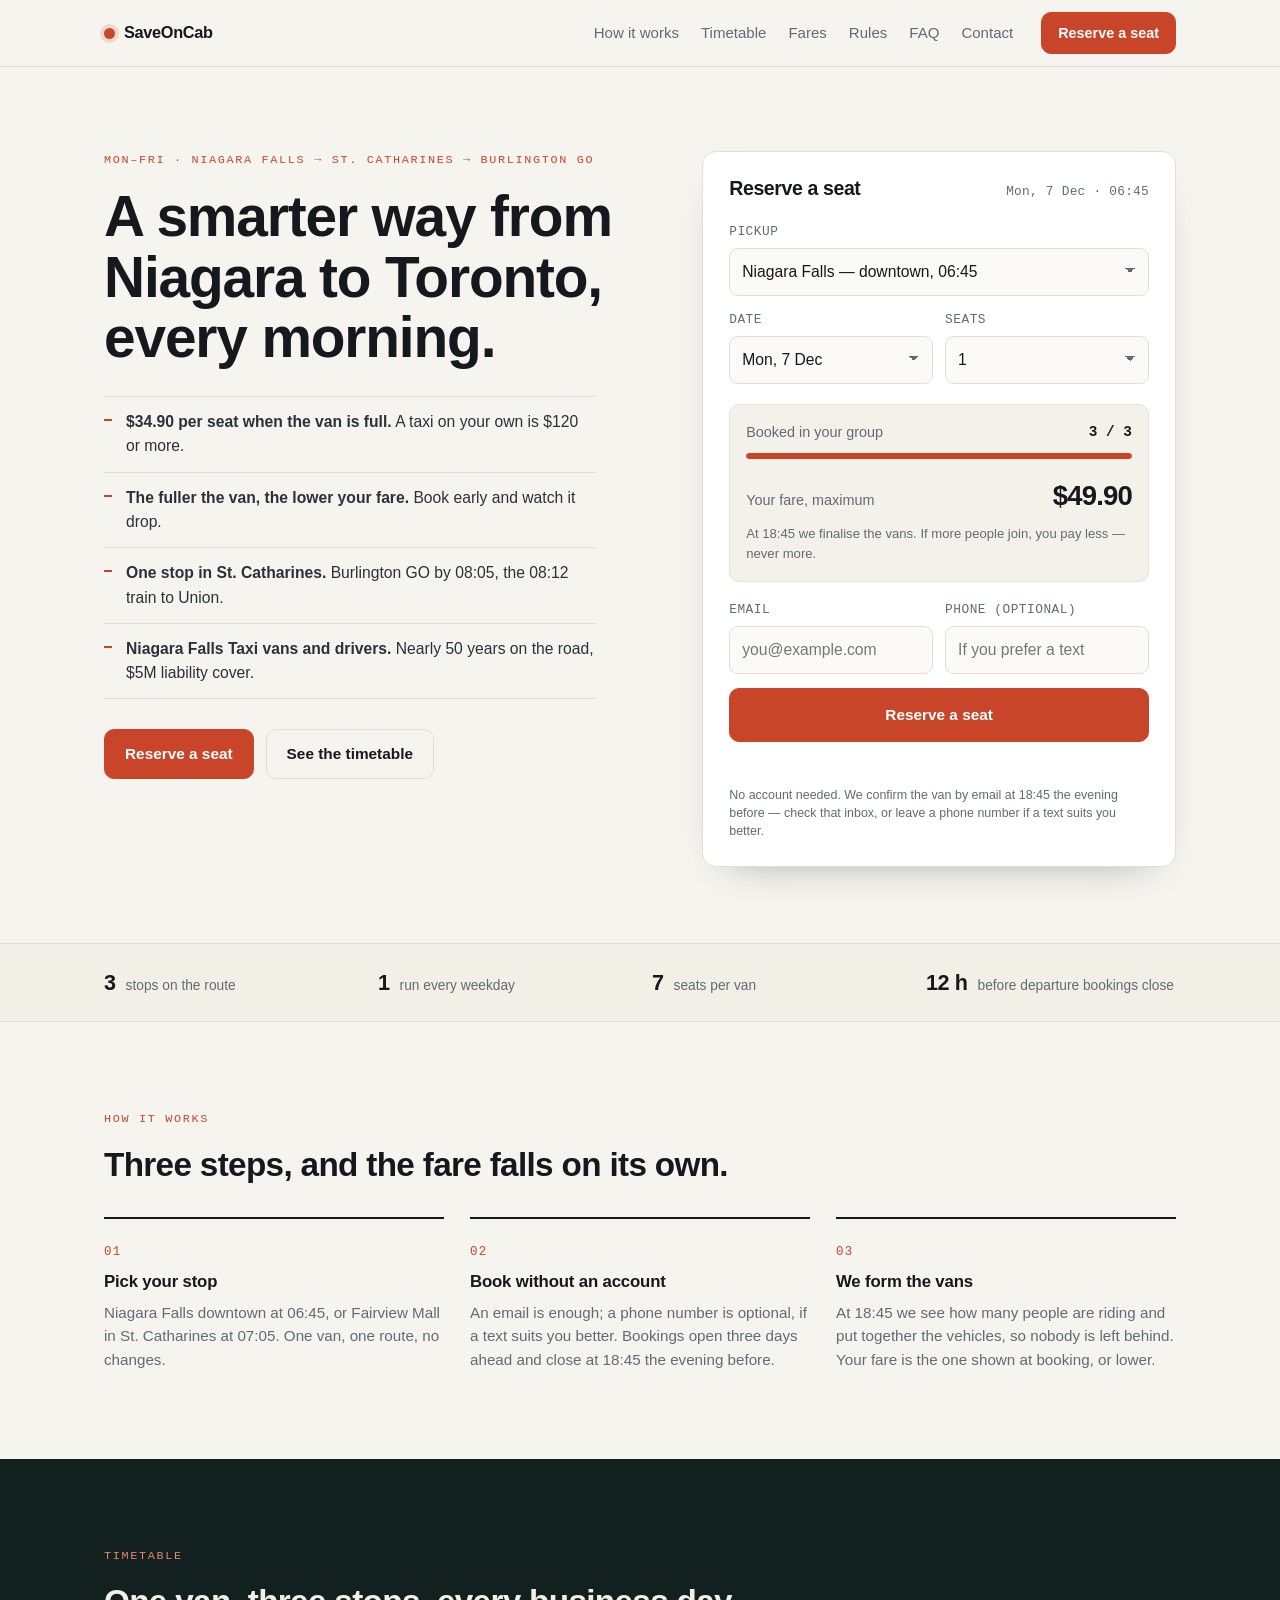
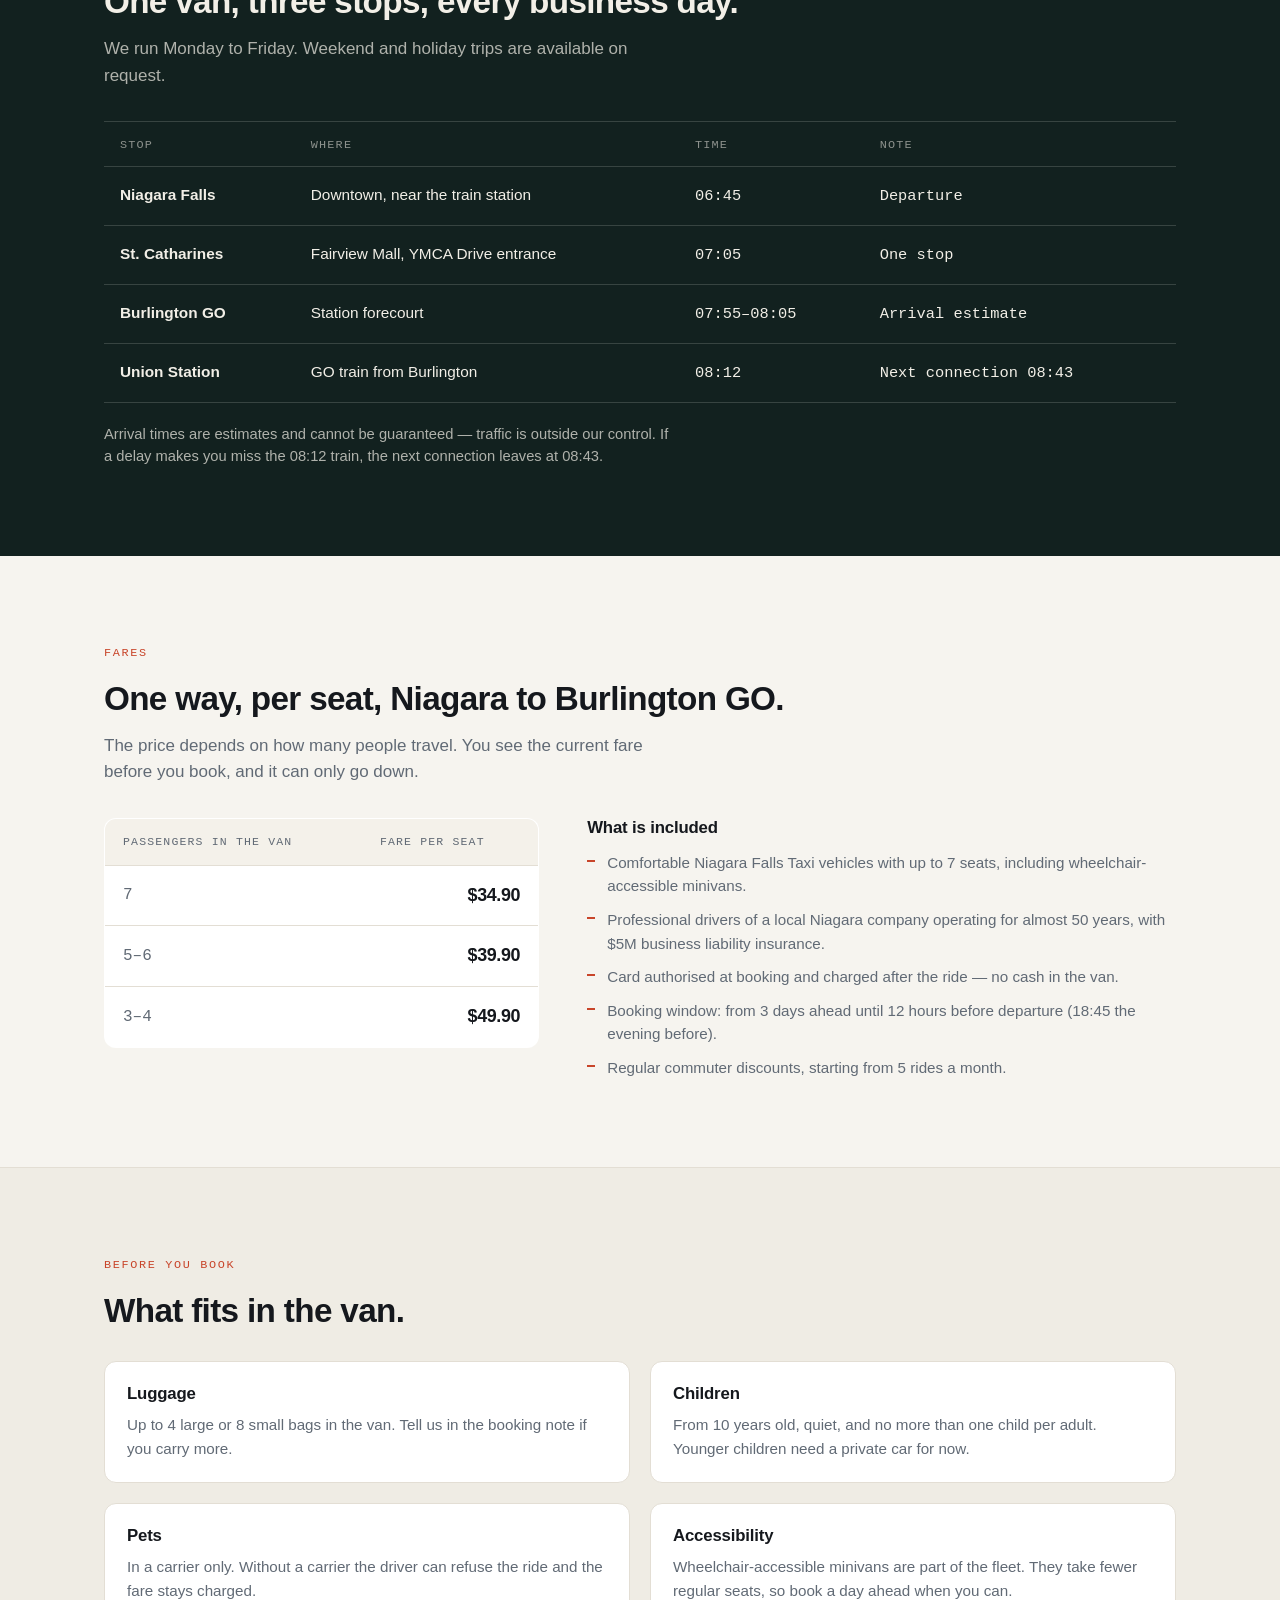
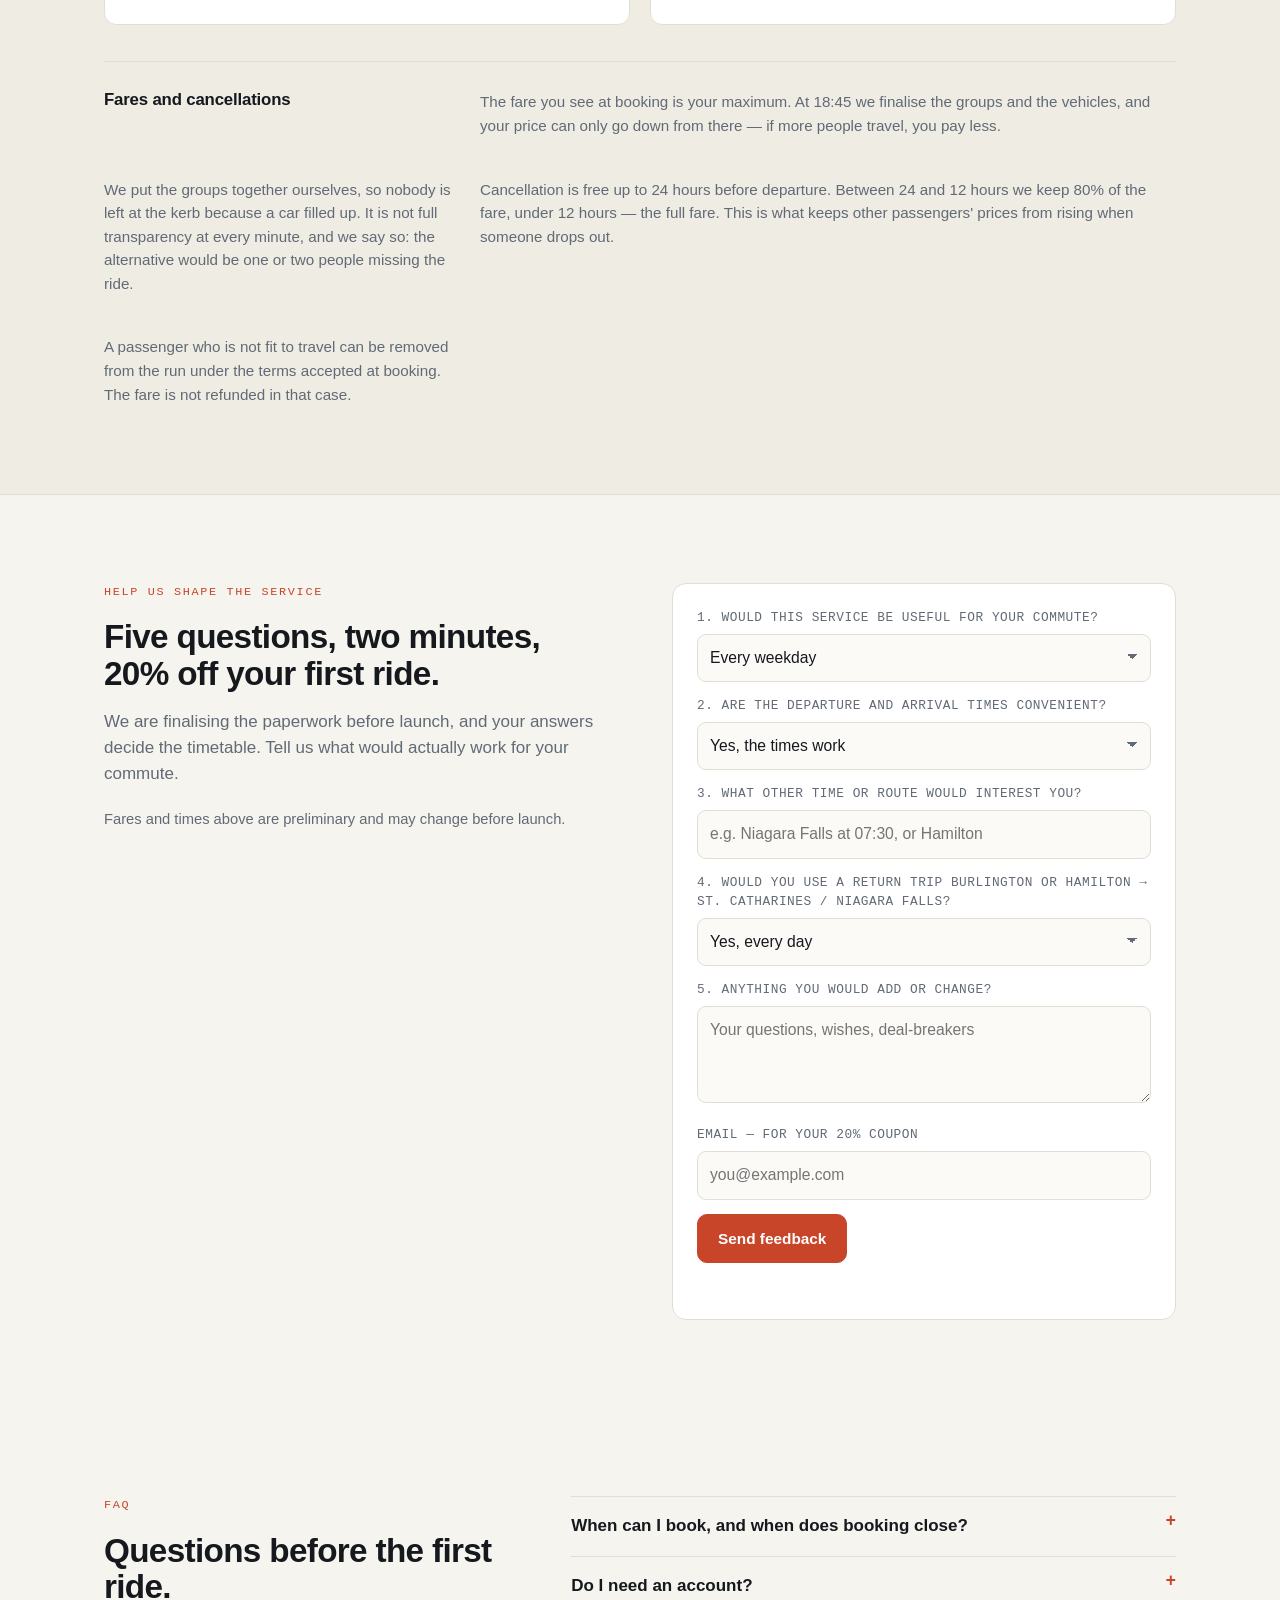
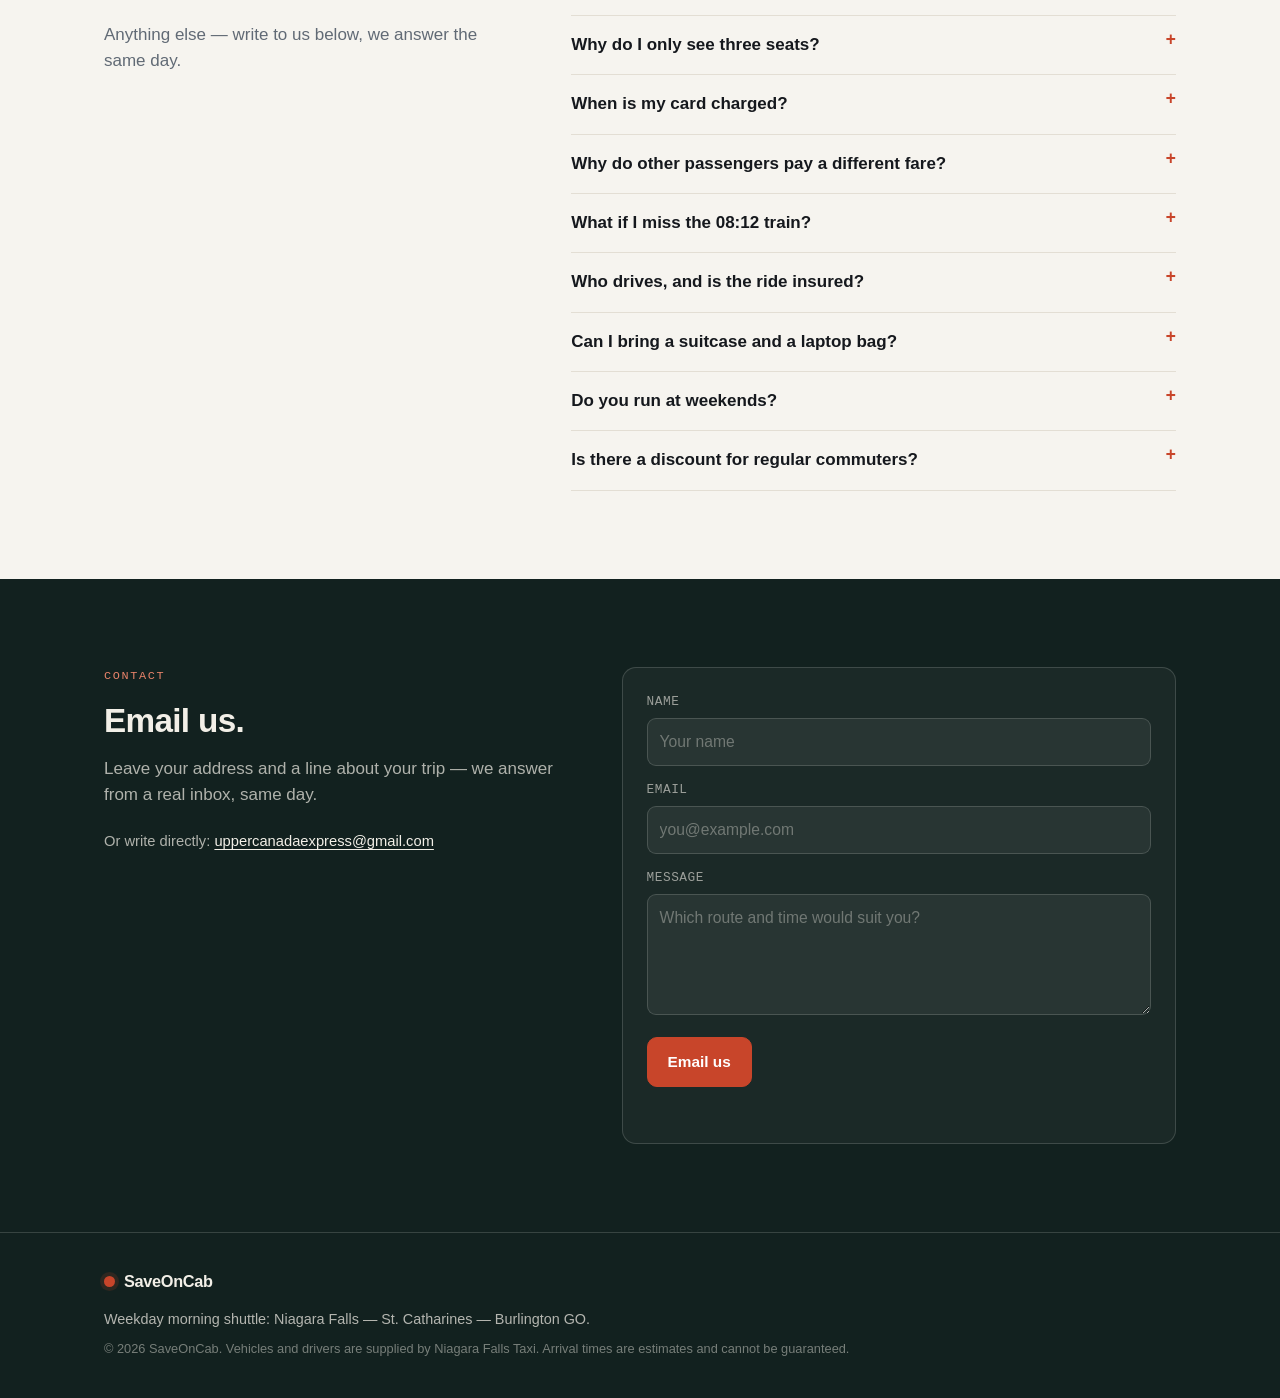
==== commit 4d7b8305: "Guest checkout: без аккаунта, группа до трёх, подтверждение в 18:45" ====
--- a/p/niagara/index.html
+++ b/p/niagara/index.html
@@ -5,7 +5,7 @@
 <meta name="viewport" content="width=device-width, initial-scale=1">
 <title>SaveOnCab — Niagara Falls to Burlington GO, every weekday morning</title>
 <meta name="description" content="A shared minivan shuttle from Niagara Falls and St. Catharines to Burlington GO, every weekday morning. $34.90–$49.90 per seat, booked online.">
-<link rel="stylesheet" href="styles.css?v=3">
+<link rel="stylesheet" href="styles.css?v=5">
 </head>
 <body>
 <a class="skip" href="#book">Skip to booking</a>
@@ -78,20 +78,31 @@
 
         <div class="fare">
           <div class="fare__row">
-            <span>Seats taken in the van</span>
-            <b><span id="booked">4</span> / 7</b>
+            <span>Booked in your group</span>
+            <b><span id="booked">3</span> / 3</b>
           </div>
           <div class="bar"><i id="bar"></i></div>
           <div class="fare__price">
-            <span>Fare now, per seat</span>
+            <span>Your fare, maximum</span>
             <b id="fare">$49.90</b>
           </div>
-          <p class="hint" id="fareHint">This is your cap. More passengers can only lower it.</p>
-        </div>
-
-        <button class="btn btn--full" type="submit">Reserve and authorise card</button>
+          <p class="hint" id="fareHint">At 18:45 we finalise the vans. If more people join, you pay less — never more.</p>
+        </div>
+
+        <div class="field-row">
+          <label class="field">
+            <span>Email</span>
+            <input type="email" name="email" placeholder="you@example.com" required>
+          </label>
+          <label class="field">
+            <span>Phone (optional)</span>
+            <input type="tel" name="phone" placeholder="If you prefer a text">
+          </label>
+        </div>
+
+        <button class="btn btn--full" type="submit">Reserve a seat</button>
         <p class="status" data-status></p>
-        <p class="fine">Booking closes 12 hours before departure, at 18:45 the evening before. Card is authorised now and charged after the ride.</p>
+        <p class="fine">No account needed. We confirm the van by email at 18:45 the evening before — check that inbox, or leave a phone number if a text suits you better.</p>
       </form>
     </div>
   </section>
@@ -117,13 +128,13 @@
         </li>
         <li>
           <span class="steps__n">02</span>
-          <h3>Book online</h3>
-          <p>Bookings open three days ahead and close 12 hours before departure. You see how many seats are already taken and what yours costs today.</p>
+          <h3>Book without an account</h3>
+          <p>An email is enough; a phone number is optional, if a text suits you better. Bookings open three days ahead and close at 18:45 the evening before.</p>
         </li>
         <li>
           <span class="steps__n">03</span>
-          <h3>Ride and split</h3>
-          <p>Everyone in the van pays the same share for that number of passengers. The fuller the van, the lower the fare — and your price never rises after booking.</p>
+          <h3>We form the vans</h3>
+          <p>At 18:45 we see how many people are riding and put together the vehicles, so nobody is left behind. Your fare is the one shown at booking, or lower.</p>
         </li>
       </ol>
     </div>
@@ -235,7 +246,8 @@
 
       <div class="terms">
         <h3>Fares and cancellations</h3>
-        <p>Your seat price is fixed at the moment of booking and can only fall. If fewer people travel than expected, you still pay no more than your cap — the difference is ours, never yours.</p>
+        <p>The fare you see at booking is your maximum. At 18:45 we finalise the groups and the vehicles, and your price can only go down from there — if more people travel, you pay less.</p>
+        <p>We put the groups together ourselves, so nobody is left at the kerb because a car filled up. It is not full transparency at every minute, and we say so: the alternative would be one or two people missing the ride.</p>
         <p>Cancellation is free up to 24 hours before departure. Between 24 and 12 hours we keep 80% of the fare, under 12 hours — the full fare. This is what keeps other passengers' prices from rising when someone drops out.</p>
         <p>A passenger who is not fit to travel can be removed from the run under the terms accepted at booking. The fare is not refunded in that case.</p>
       </div>
@@ -305,15 +317,23 @@
       <div class="faq__list">
         <details>
           <summary>When can I book, and when does booking close?</summary>
-          <p>Bookings open three days ahead and close 12 hours before departure — that is 18:45 the evening before an 06:45 run.</p>
+          <p>Bookings open three days ahead and close at 18:45 the evening before. That is also when we confirm your ride, the final number of passengers and your fare.</p>
+        </details>
+        <details>
+          <summary>Do I need an account?</summary>
+          <p>No. An email is enough — that is where the confirmation goes. A phone number is optional, if you would rather get a text. No passwords, no profile.</p>
+        </details>
+        <details>
+          <summary>Why do I only see three seats?</summary>
+          <p>Until booking closes we show a group of three, including you. At 18:45 we count everyone and put the vans together, so nobody is left behind — and your fare only goes down from the price you booked at.</p>
         </details>
         <details>
           <summary>When is my card charged?</summary>
-          <p>We authorise the fare at booking to hold your seat, and charge it after the ride. If more passengers join and the fare drops, we charge the lower amount.</p>
+          <p>We authorise the fare at booking to hold your seat, and charge it after the ride. If the group turns out bigger, we charge the lower amount.</p>
         </details>
         <details>
           <summary>Why do other passengers pay a different fare?</summary>
-          <p>The fare depends on how many people travel. Everyone's price is locked at their own booking, so it can never rise afterwards — only fall.</p>
+          <p>Because the fare depends on how many people travel. Everyone's price is capped at their own booking, so it can never rise afterwards — only fall.</p>
         </details>
         <details>
           <summary>What if I miss the 08:12 train?</summary>
@@ -381,6 +401,6 @@
   <a class="btn" href="#book">Reserve a seat</a>
 </div>
 
-<script src="app.js?v=3"></script>
+<script src="app.js?v=5"></script>
 </body>
 </html>
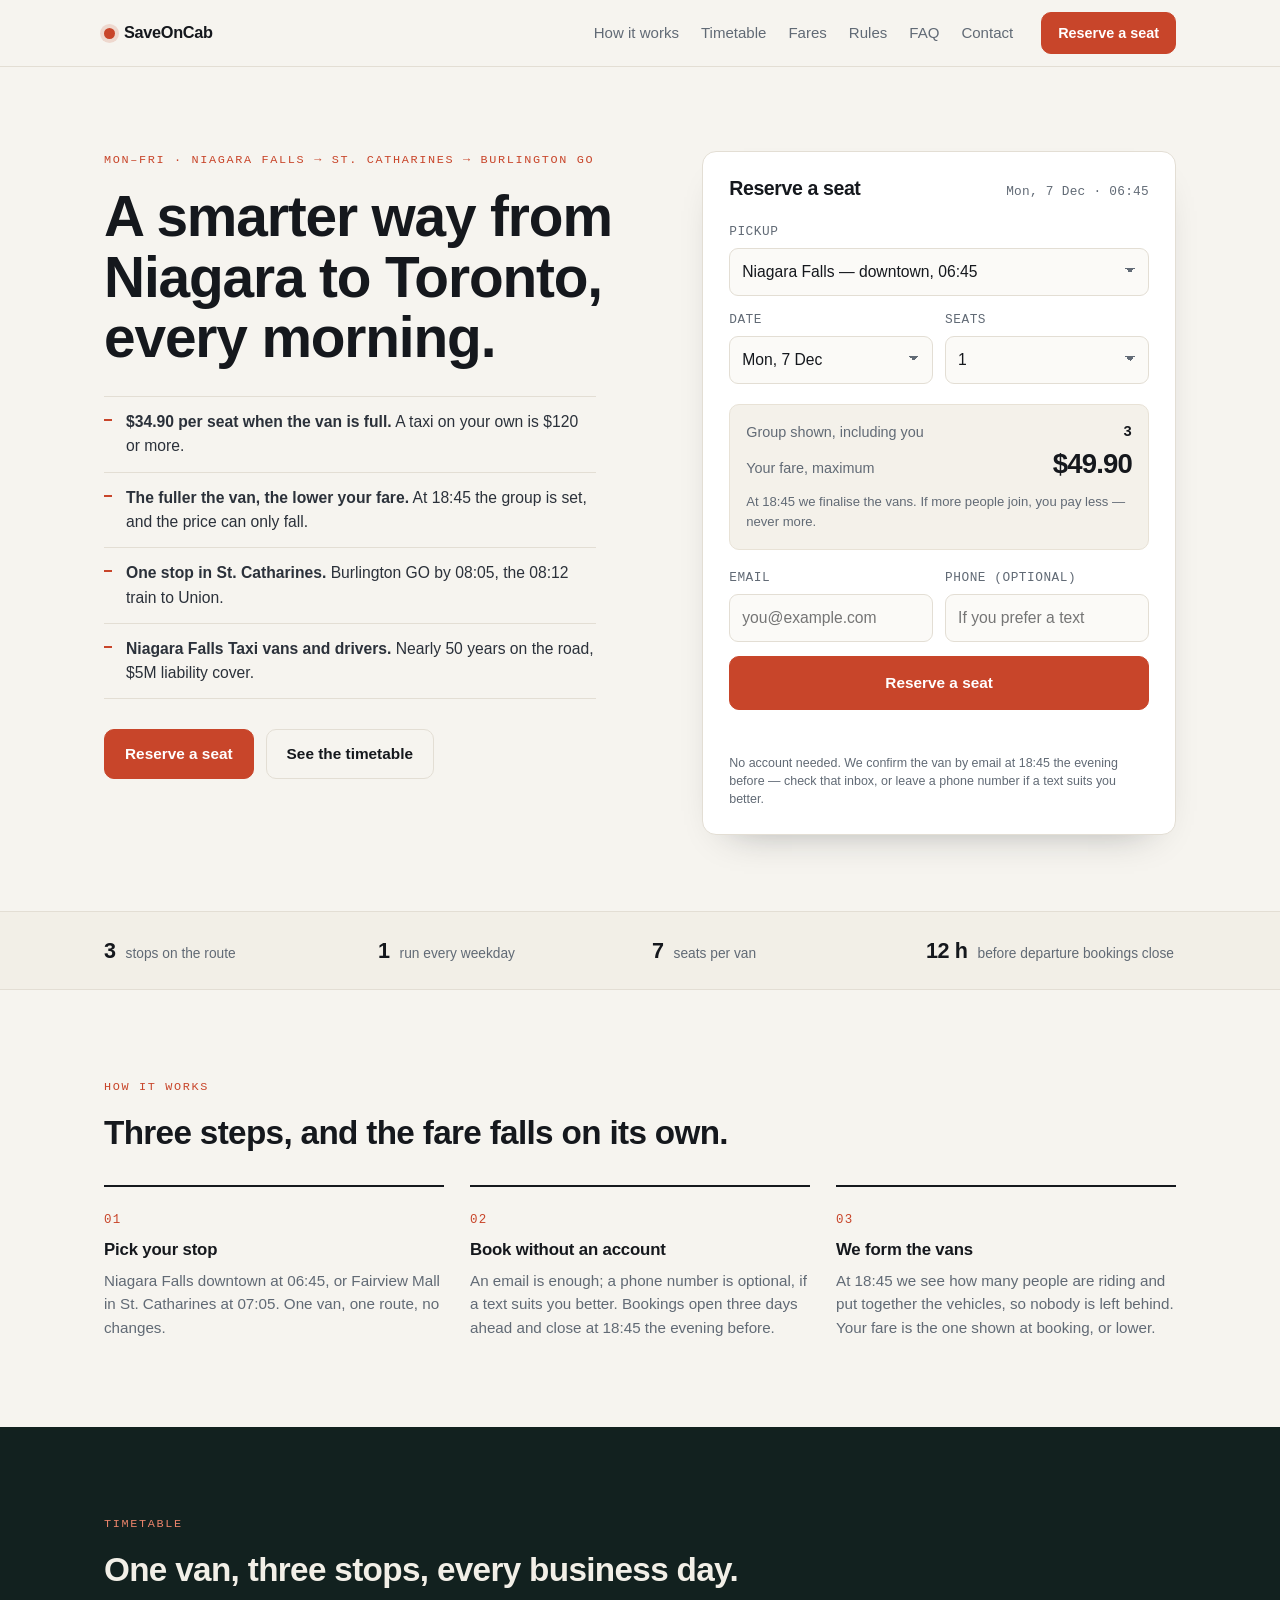
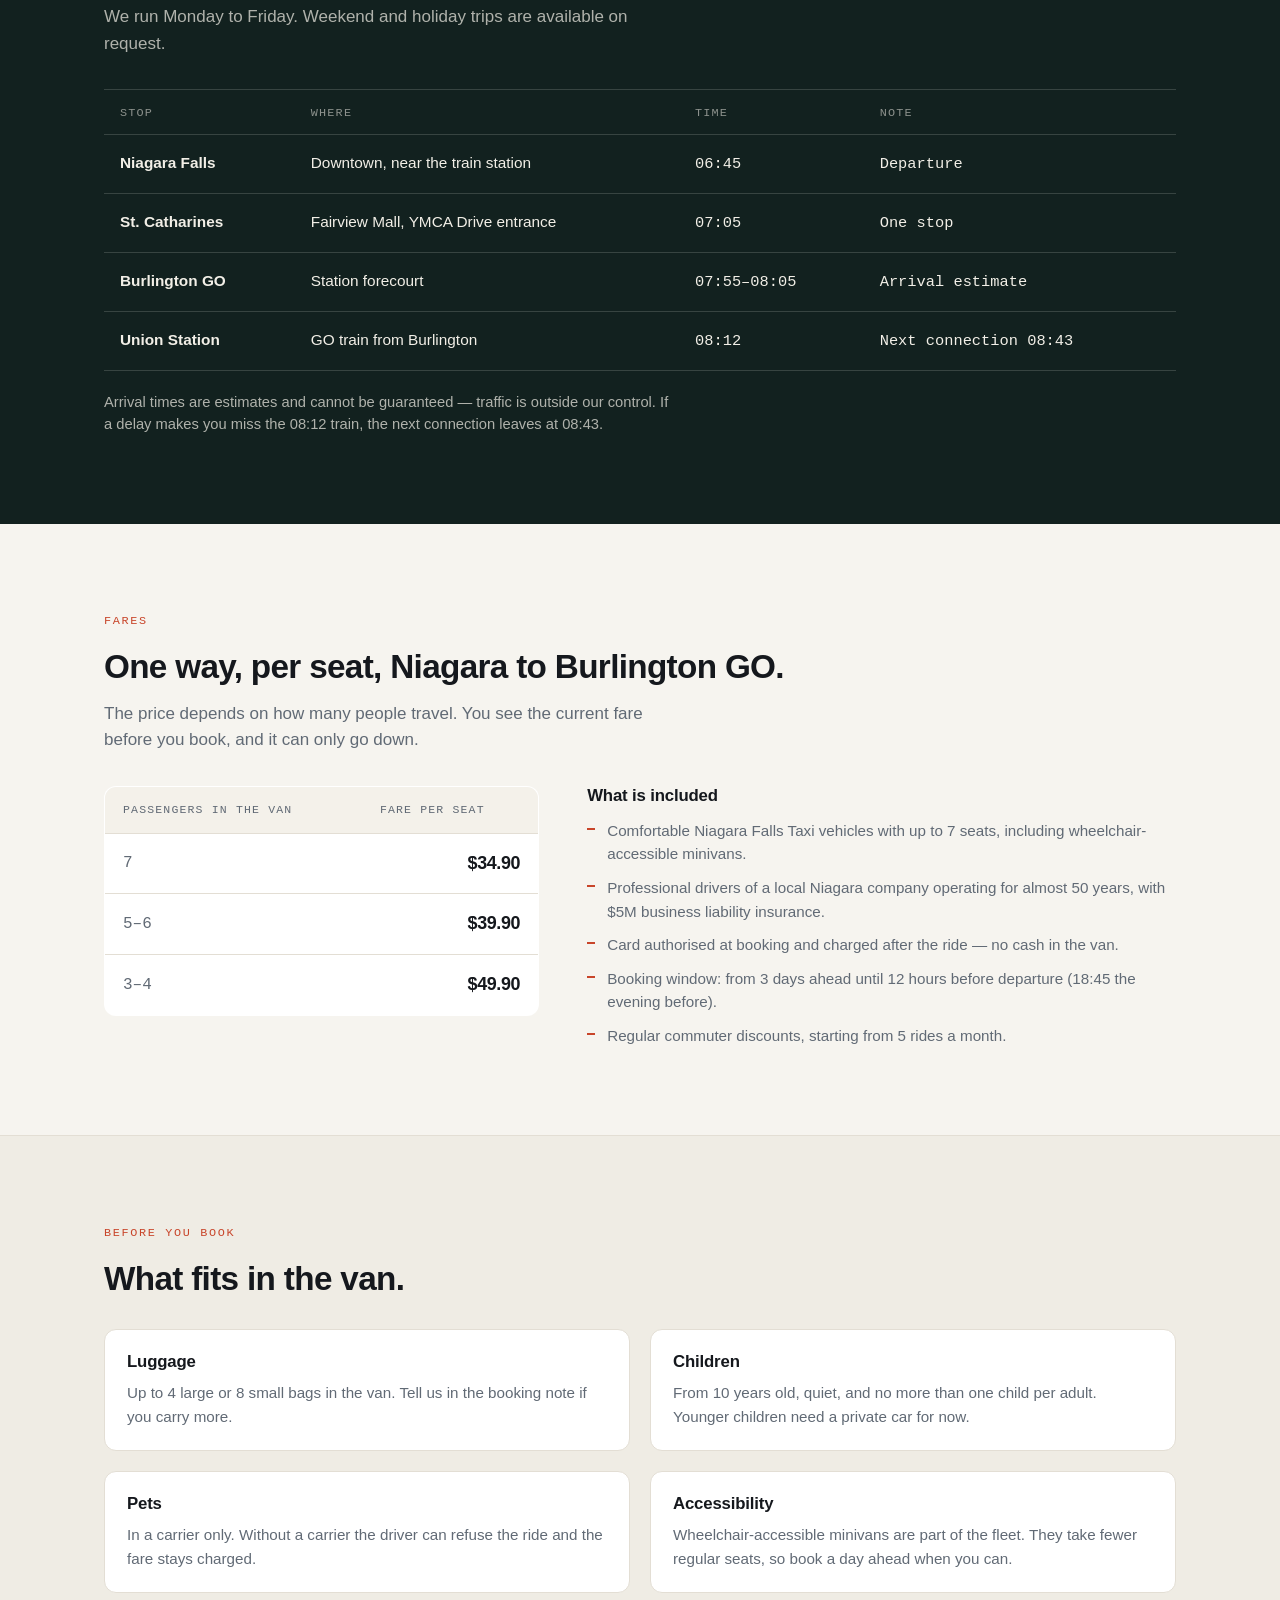
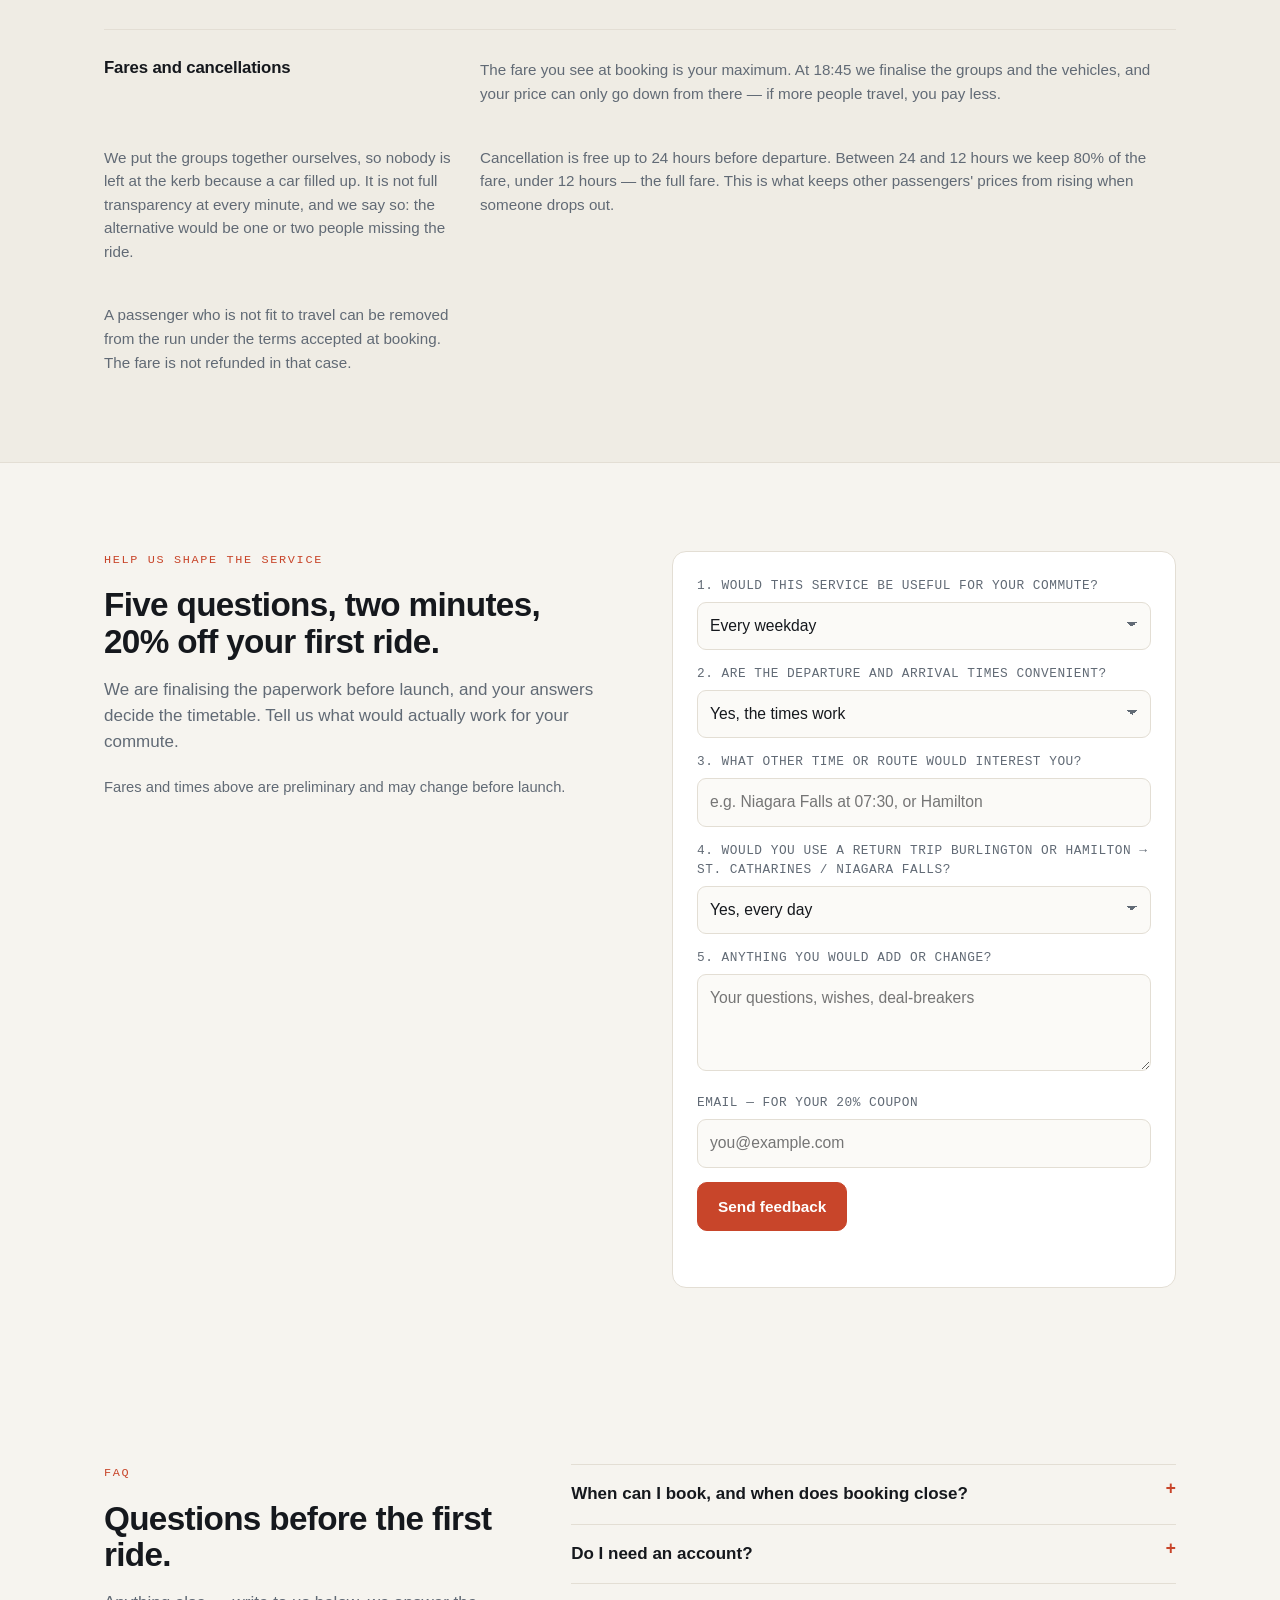
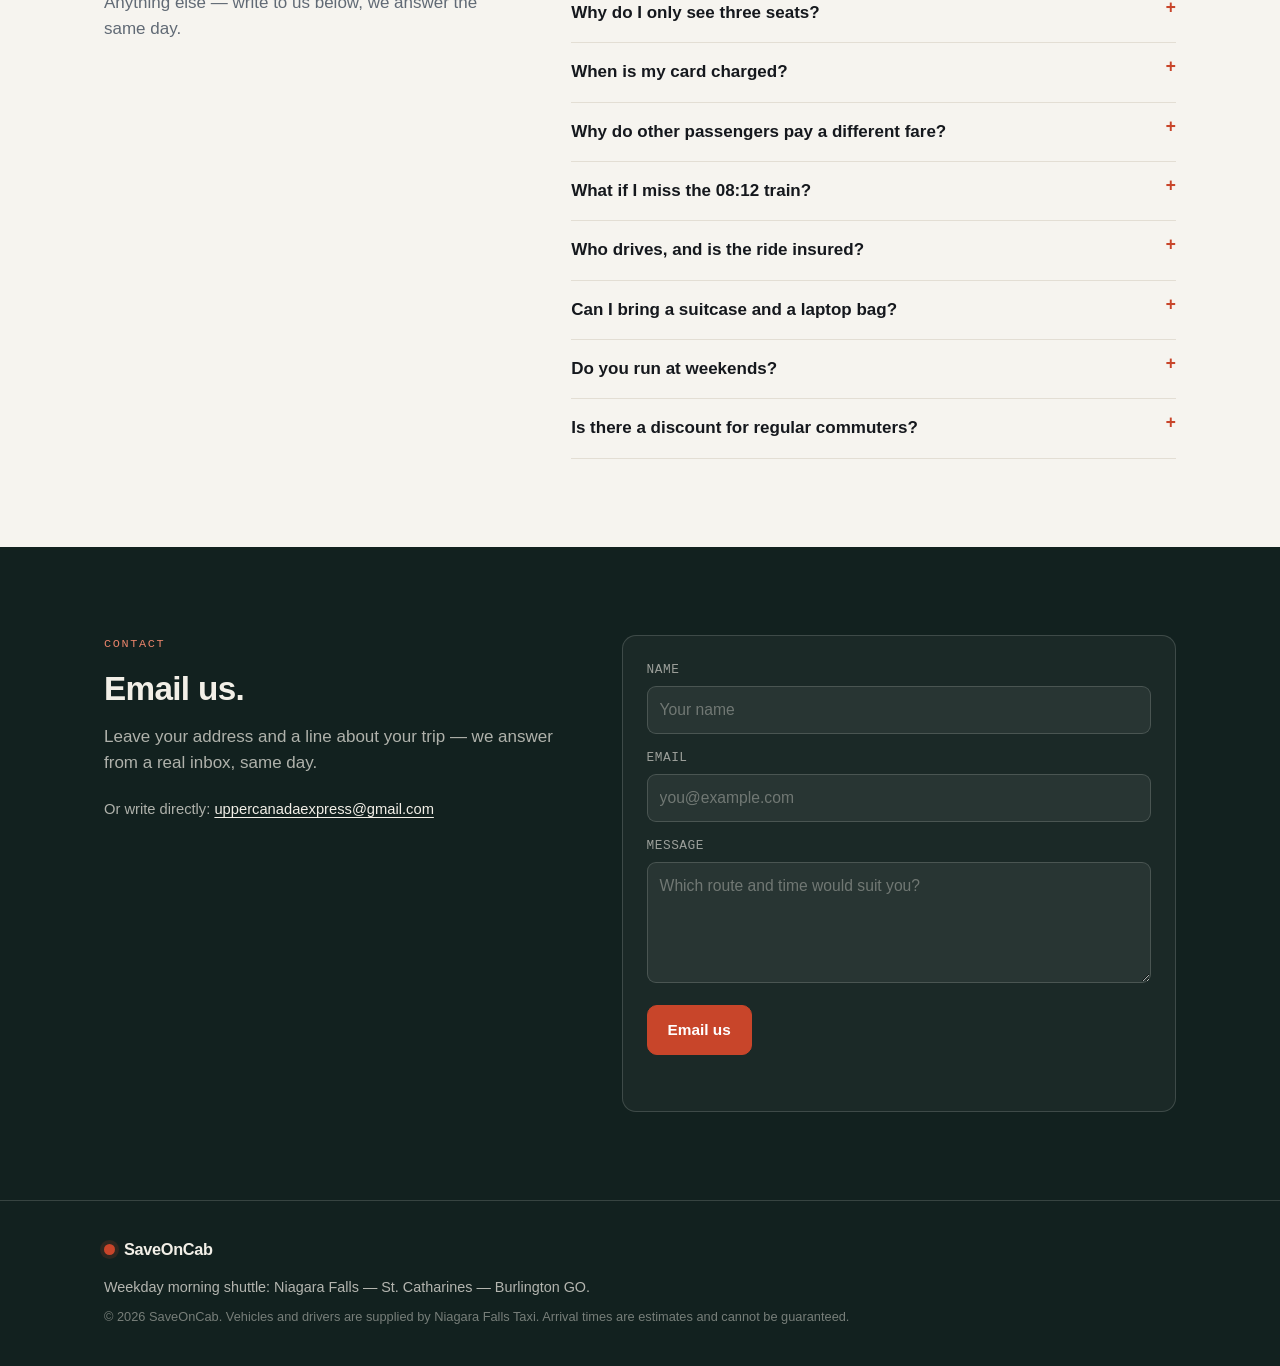
==== commit fb6bedfd: "Бронь: убрал двусмысленный счётчик и шкалу" ====
--- a/p/niagara/index.html
+++ b/p/niagara/index.html
@@ -5,7 +5,7 @@
 <meta name="viewport" content="width=device-width, initial-scale=1">
 <title>SaveOnCab — Niagara Falls to Burlington GO, every weekday morning</title>
 <meta name="description" content="A shared minivan shuttle from Niagara Falls and St. Catharines to Burlington GO, every weekday morning. $34.90–$49.90 per seat, booked online.">
-<link rel="stylesheet" href="styles.css?v=5">
+<link rel="stylesheet" href="styles.css?v=6">
 </head>
 <body>
 <a class="skip" href="#book">Skip to booking</a>
@@ -37,7 +37,7 @@
         <h1>A smarter way from Niagara to Toronto, every morning.</h1>
         <ul class="benefits">
           <li><b>$34.90 per seat when the van is full.</b> A taxi on your own is $120 or more.</li>
-          <li><b>The fuller the van, the lower your fare.</b> Book early and watch it drop.</li>
+          <li><b>The fuller the van, the lower your fare.</b> At 18:45 the group is set, and the price can only fall.</li>
           <li><b>One stop in St. Catharines.</b> Burlington GO by 08:05, the 08:12 train to Union.</li>
           <li><b>Niagara Falls Taxi vans and drivers.</b> Nearly 50 years on the road, $5M liability cover.</li>
         </ul>
@@ -78,15 +78,14 @@
 
         <div class="fare">
           <div class="fare__row">
-            <span>Booked in your group</span>
-            <b><span id="booked">3</span> / 3</b>
+            <span>Group shown, including you</span>
+            <b id="booked">3</b>
           </div>
-          <div class="bar"><i id="bar"></i></div>
           <div class="fare__price">
             <span>Your fare, maximum</span>
             <b id="fare">$49.90</b>
           </div>
-          <p class="hint" id="fareHint">At 18:45 we finalise the vans. If more people join, you pay less — never more.</p>
+          <p class="hint" id="fareHint">We show a group of three. At 18:45 we finalise the vans — if more people join, you pay less, never more.</p>
         </div>
 
         <div class="field-row">
@@ -397,10 +396,10 @@
 </footer>
 
 <div class="mobilebar">
-  <div class="mobilebar__price"><span>From</span><b id="mobileFare">$34.90</b><span>a seat</span></div>
+  <div class="mobilebar__price"><span>From</span><b>$34.90</b><span>a seat</span></div>
   <a class="btn" href="#book">Reserve a seat</a>
 </div>
 
-<script src="app.js?v=5"></script>
+<script src="app.js?v=6"></script>
 </body>
 </html>
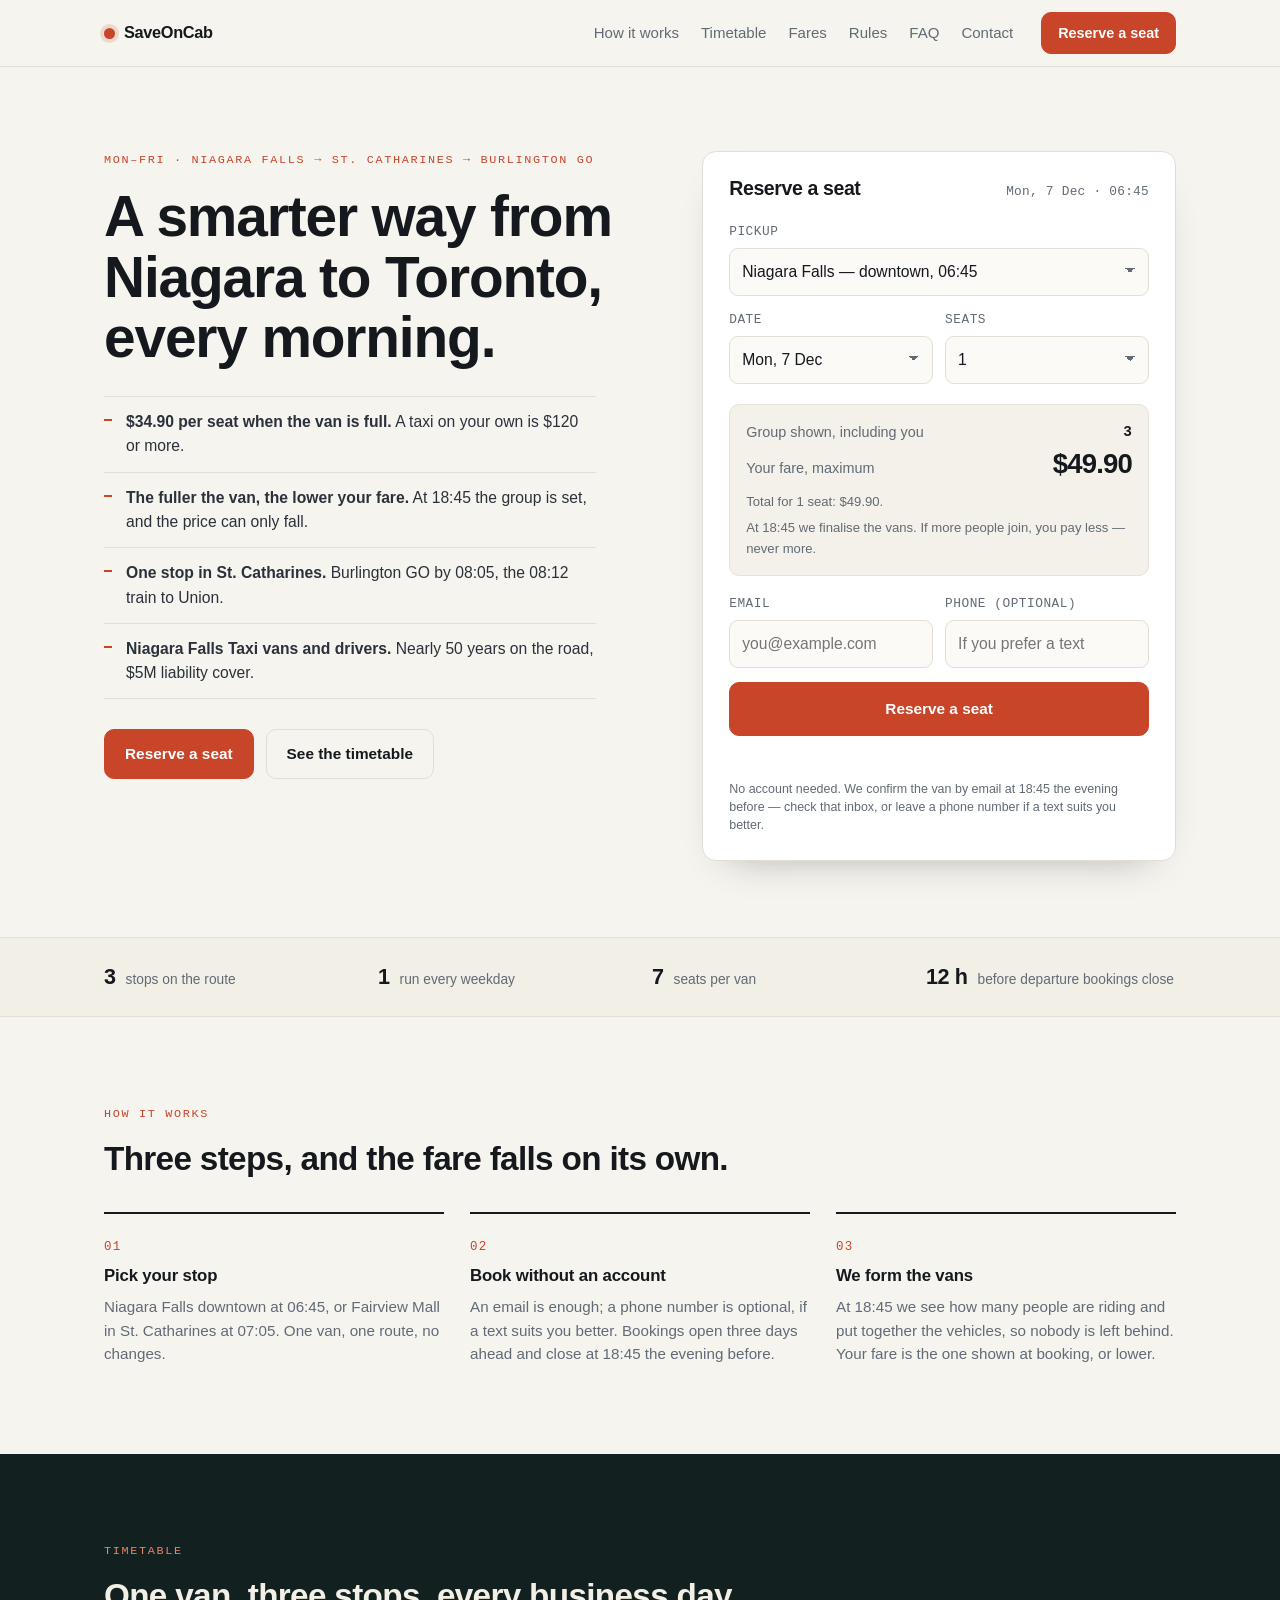
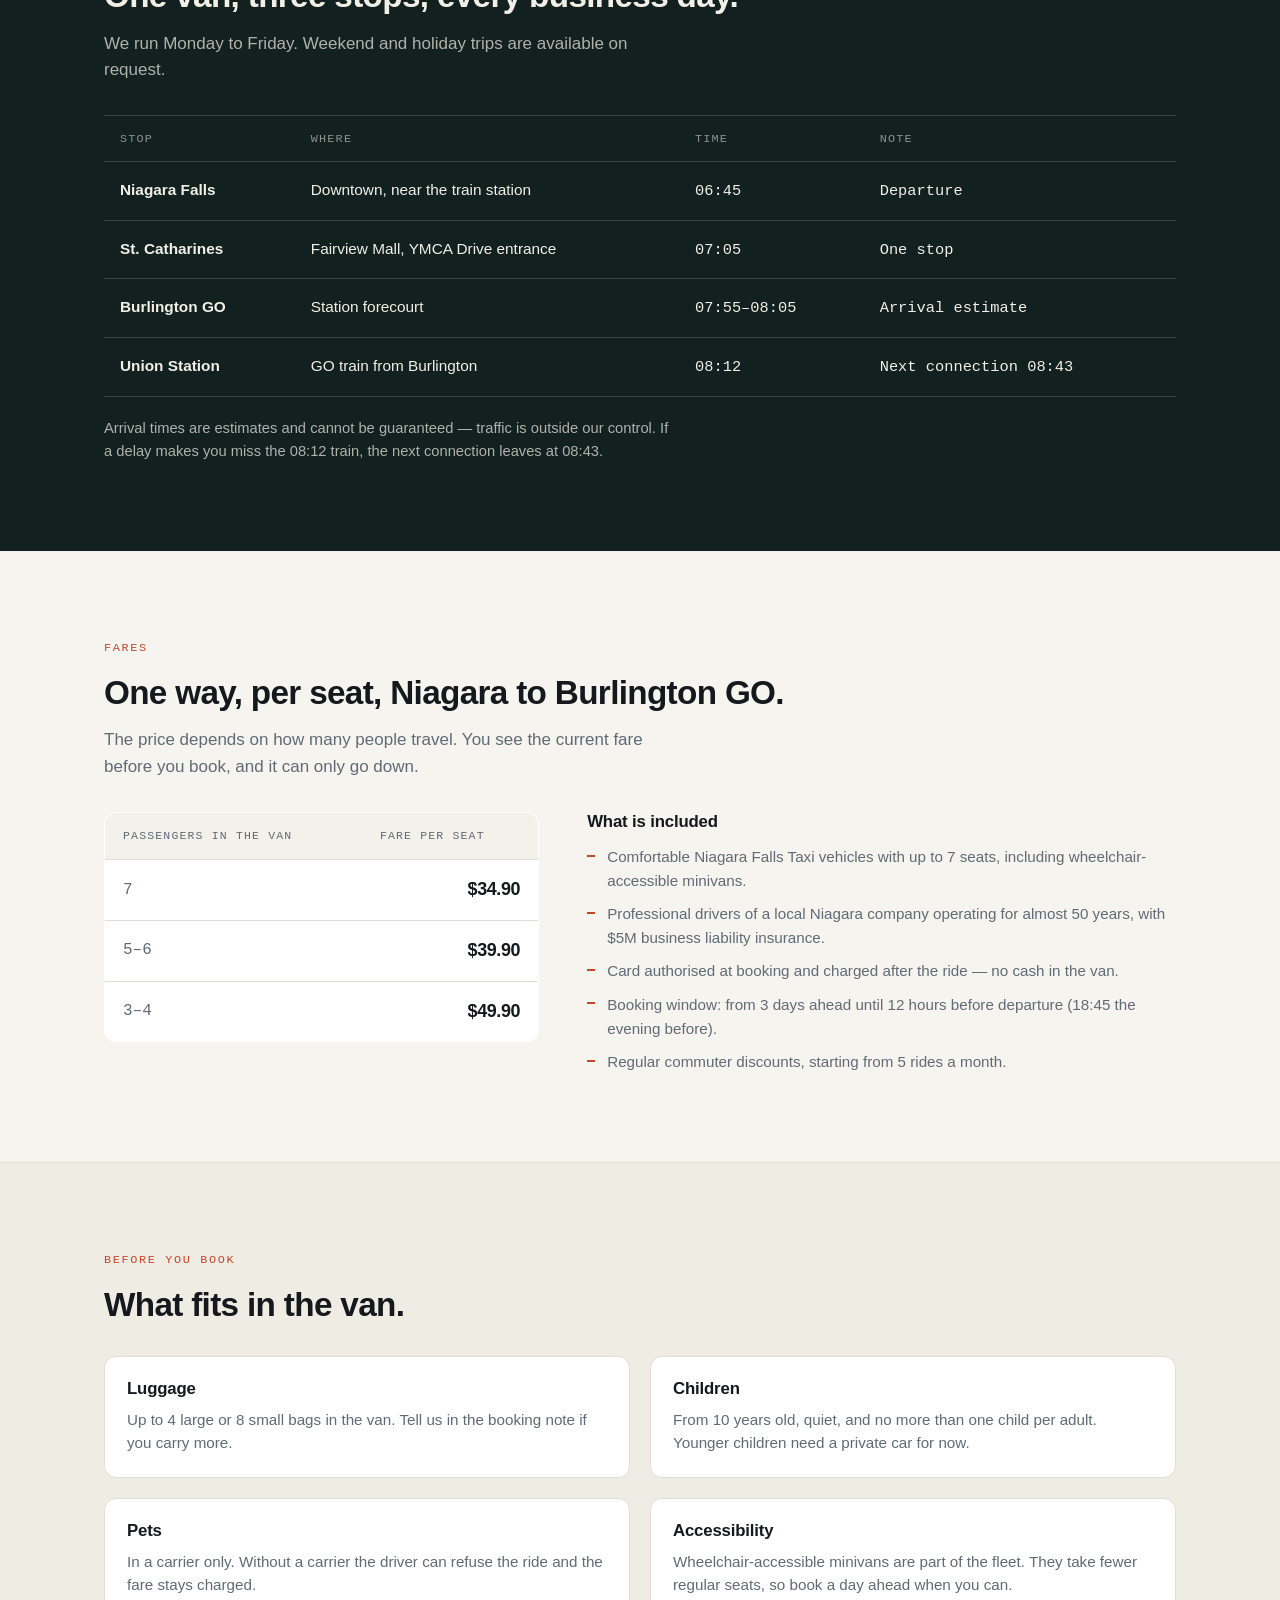
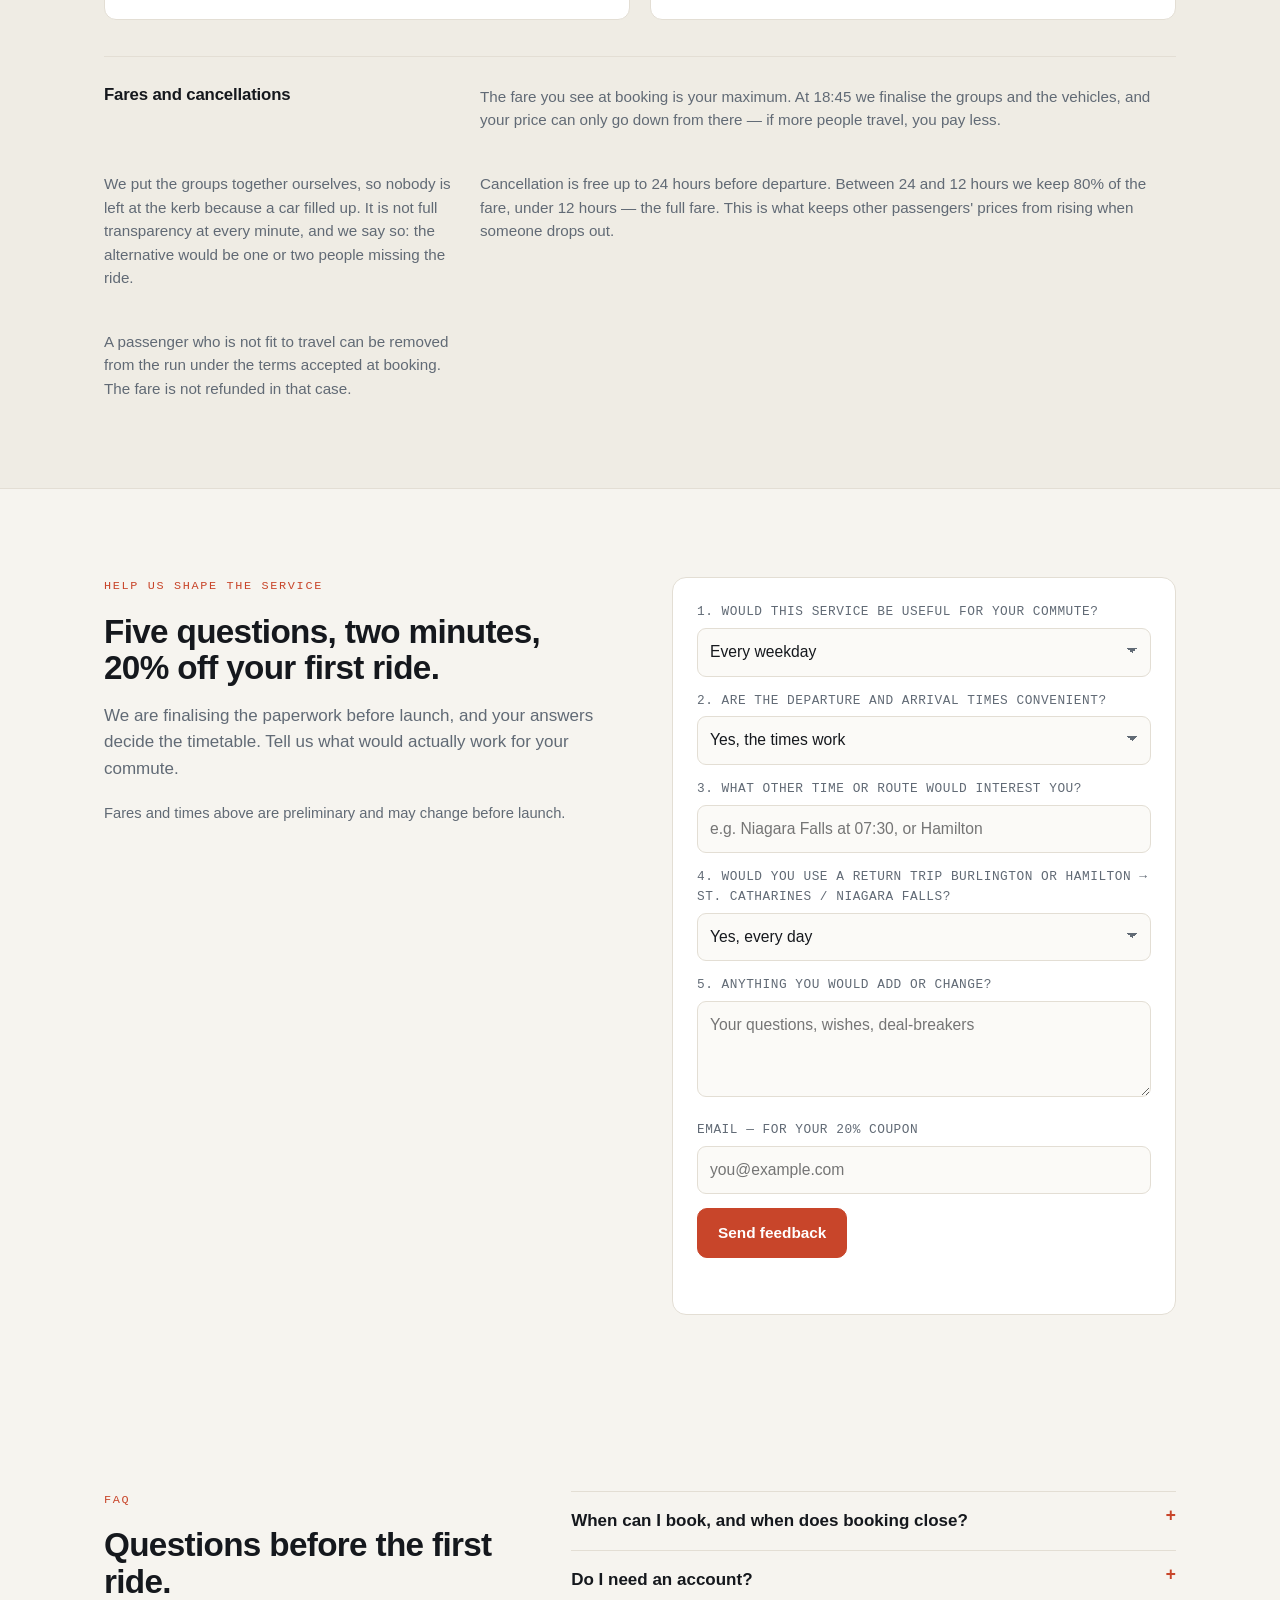
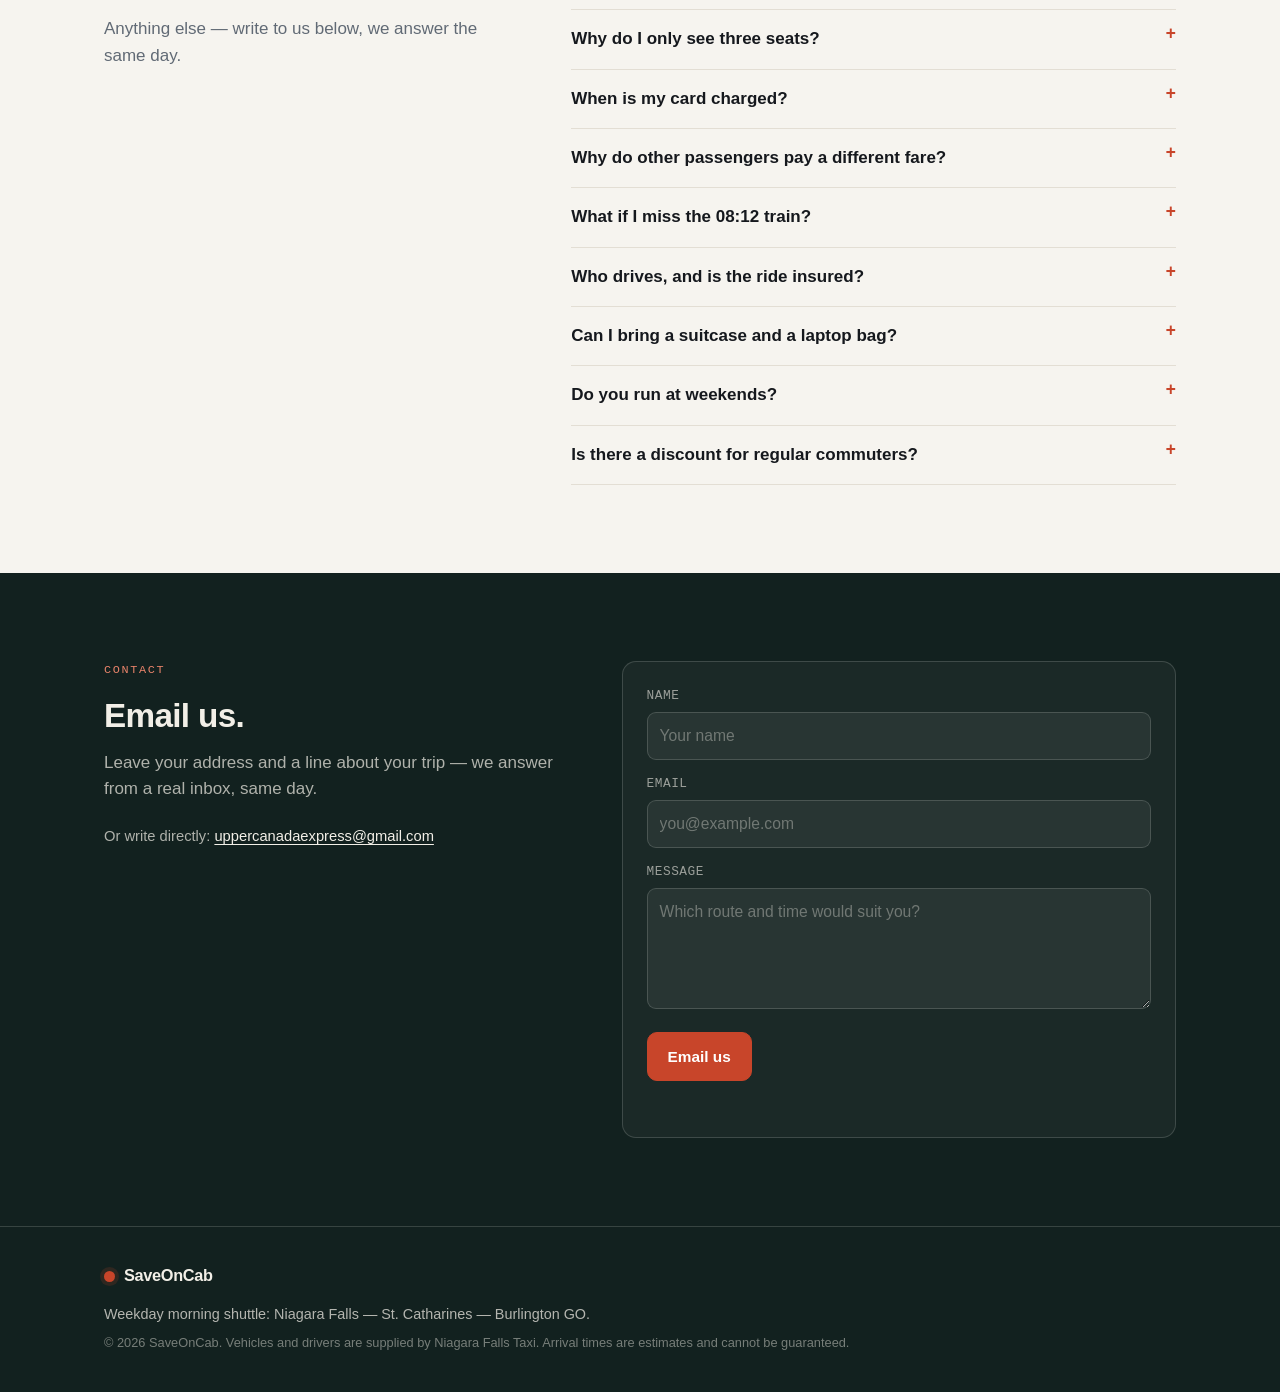
==== commit 186b41df: "Бронь: итог за количество мест" ====
--- a/p/niagara/index.html
+++ b/p/niagara/index.html
@@ -5,7 +5,7 @@
 <meta name="viewport" content="width=device-width, initial-scale=1">
 <title>SaveOnCab — Niagara Falls to Burlington GO, every weekday morning</title>
 <meta name="description" content="A shared minivan shuttle from Niagara Falls and St. Catharines to Burlington GO, every weekday morning. $34.90–$49.90 per seat, booked online.">
-<link rel="stylesheet" href="styles.css?v=6">
+<link rel="stylesheet" href="styles.css?v=7">
 </head>
 <body>
 <a class="skip" href="#book">Skip to booking</a>
@@ -85,6 +85,7 @@
             <span>Your fare, maximum</span>
             <b id="fare">$49.90</b>
           </div>
+          <p class="hint" id="totalHint">Total for 1 seat: $49.90.</p>
           <p class="hint" id="fareHint">We show a group of three. At 18:45 we finalise the vans — if more people join, you pay less, never more.</p>
         </div>
 
@@ -400,6 +401,6 @@
   <a class="btn" href="#book">Reserve a seat</a>
 </div>
 
-<script src="app.js?v=6"></script>
+<script src="app.js?v=7"></script>
 </body>
 </html>
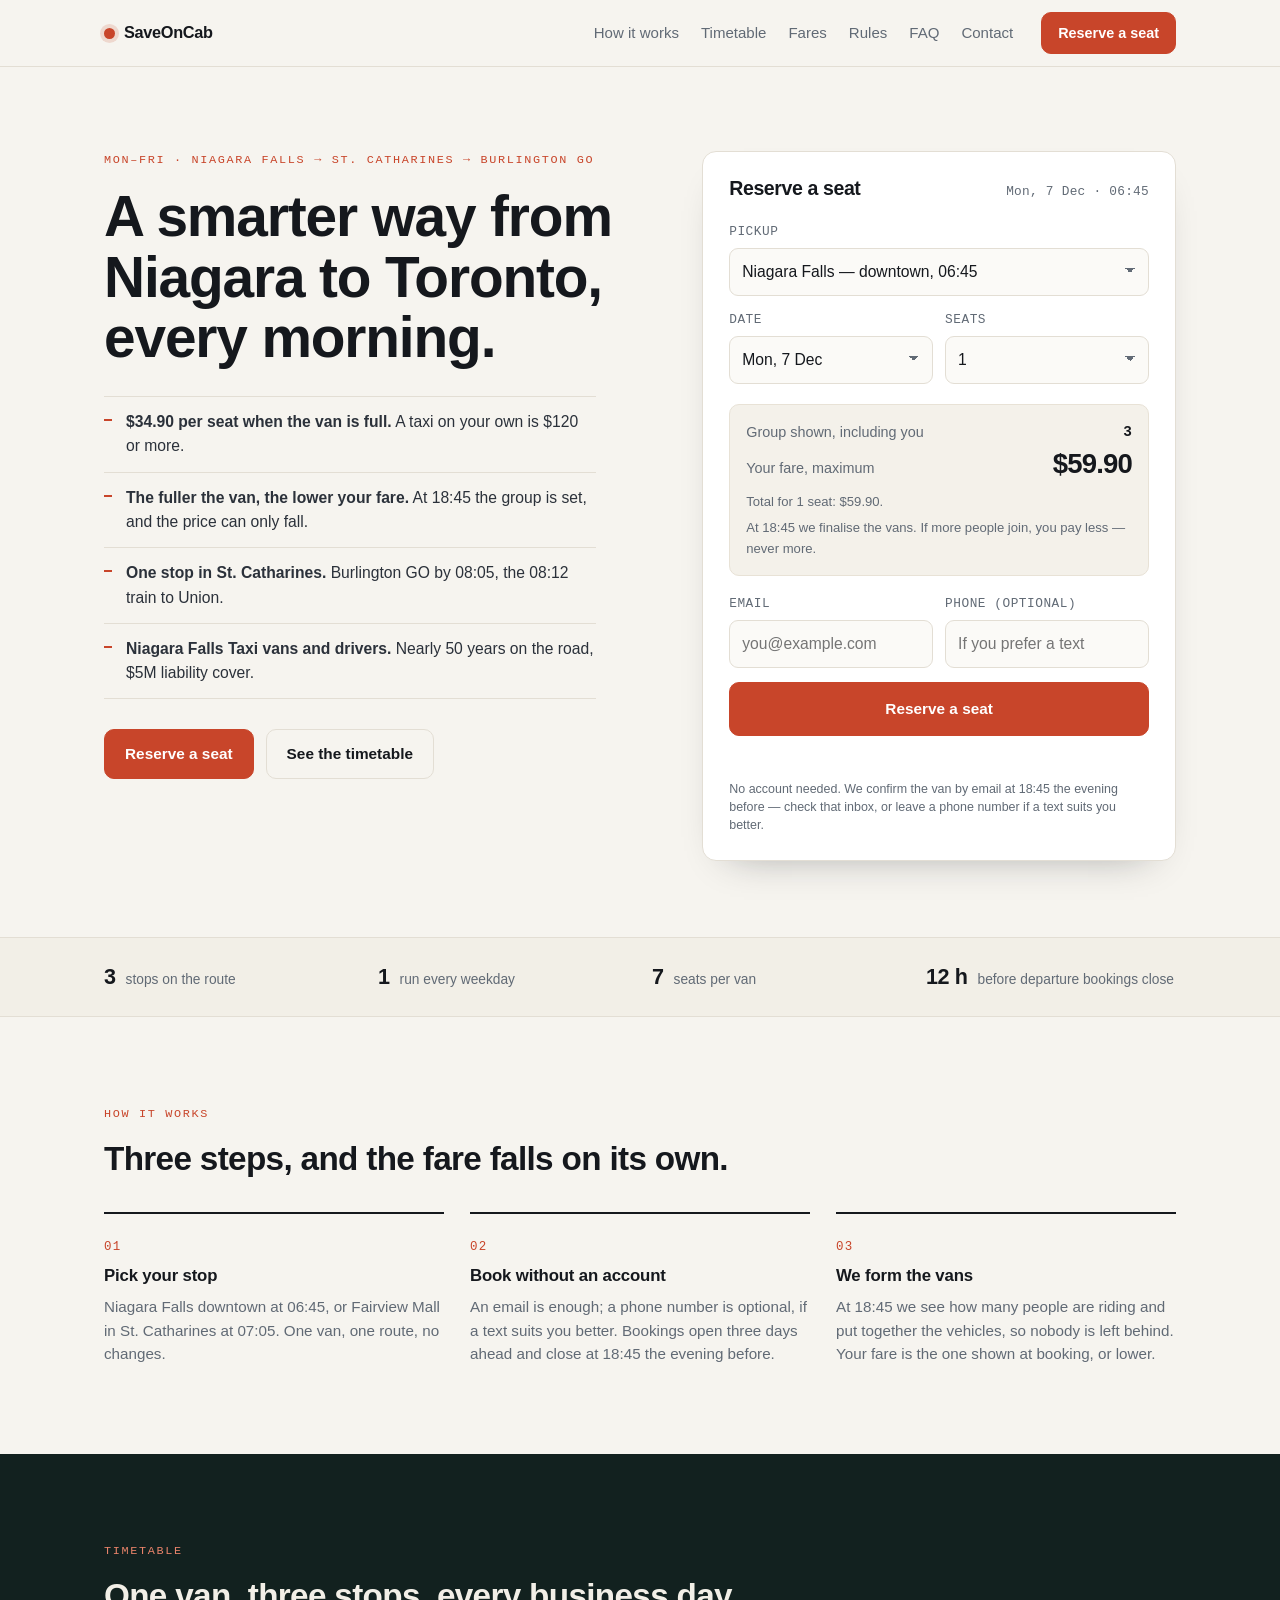
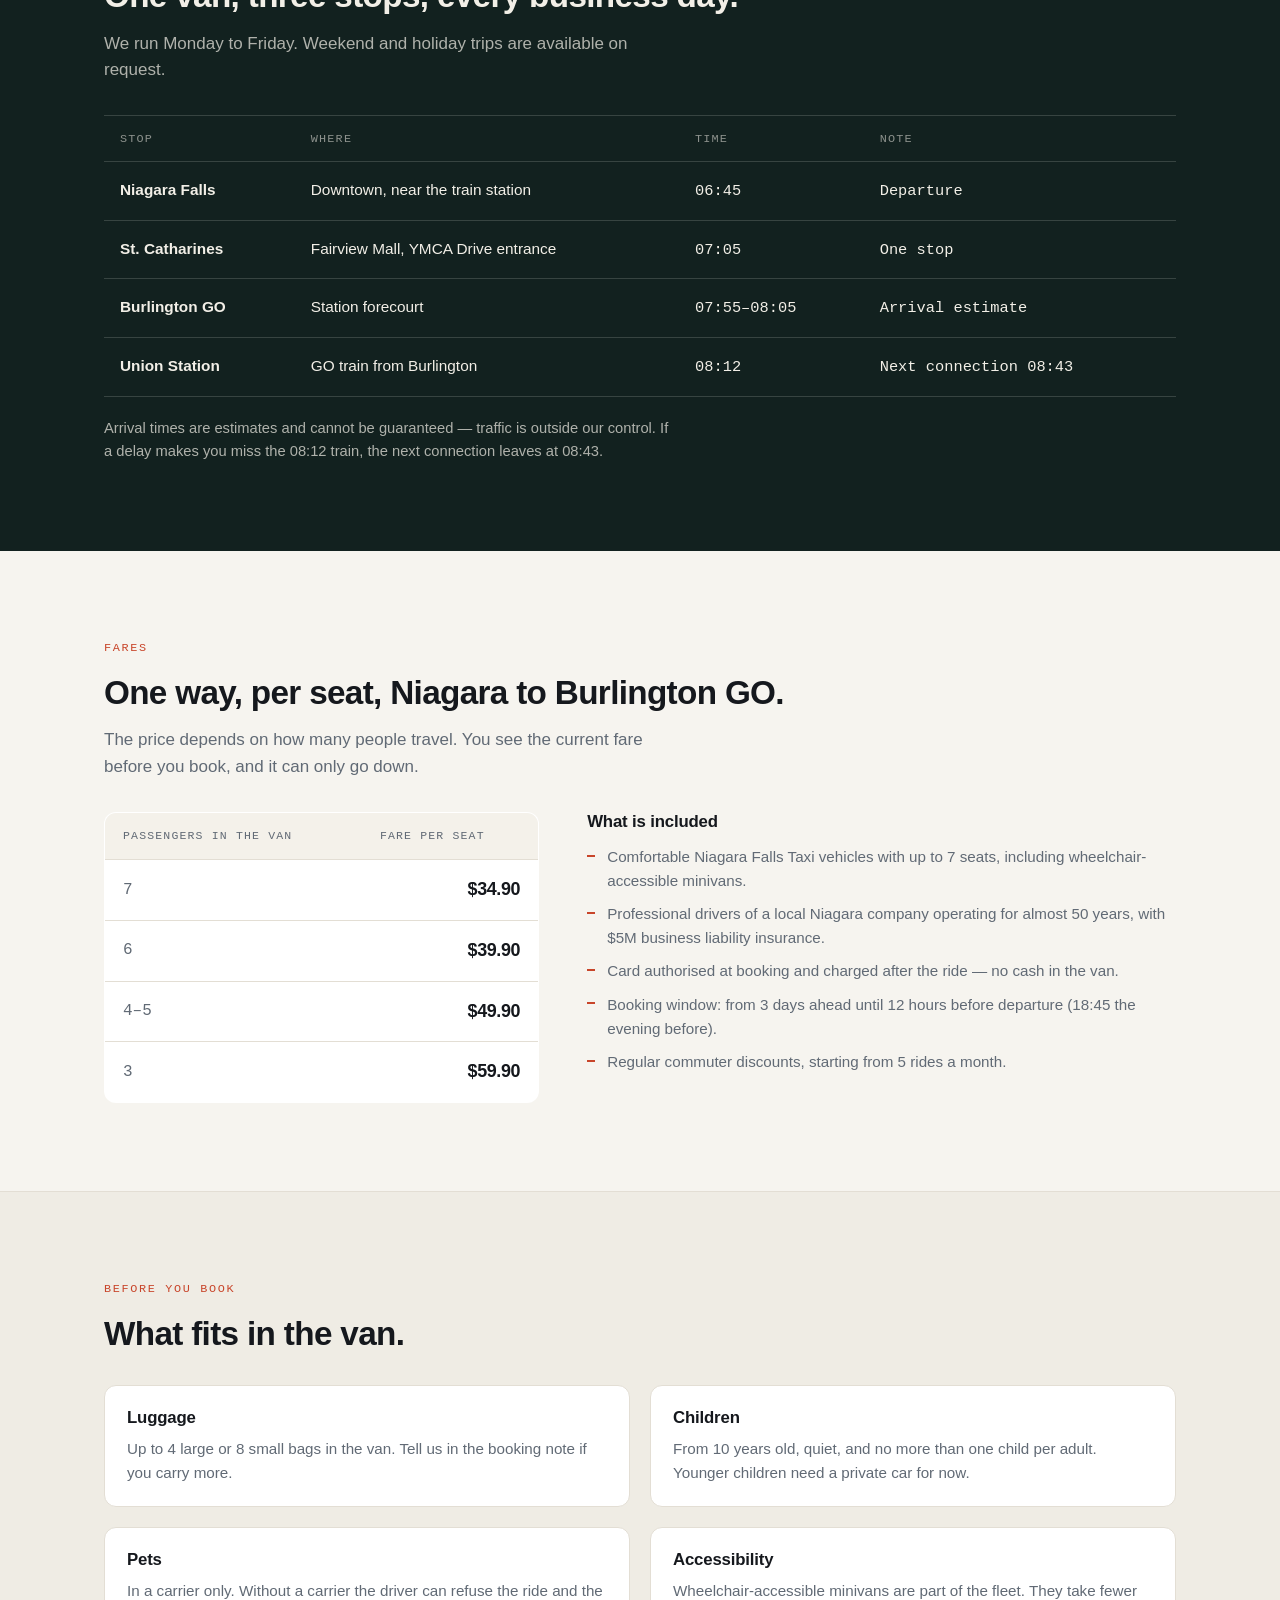
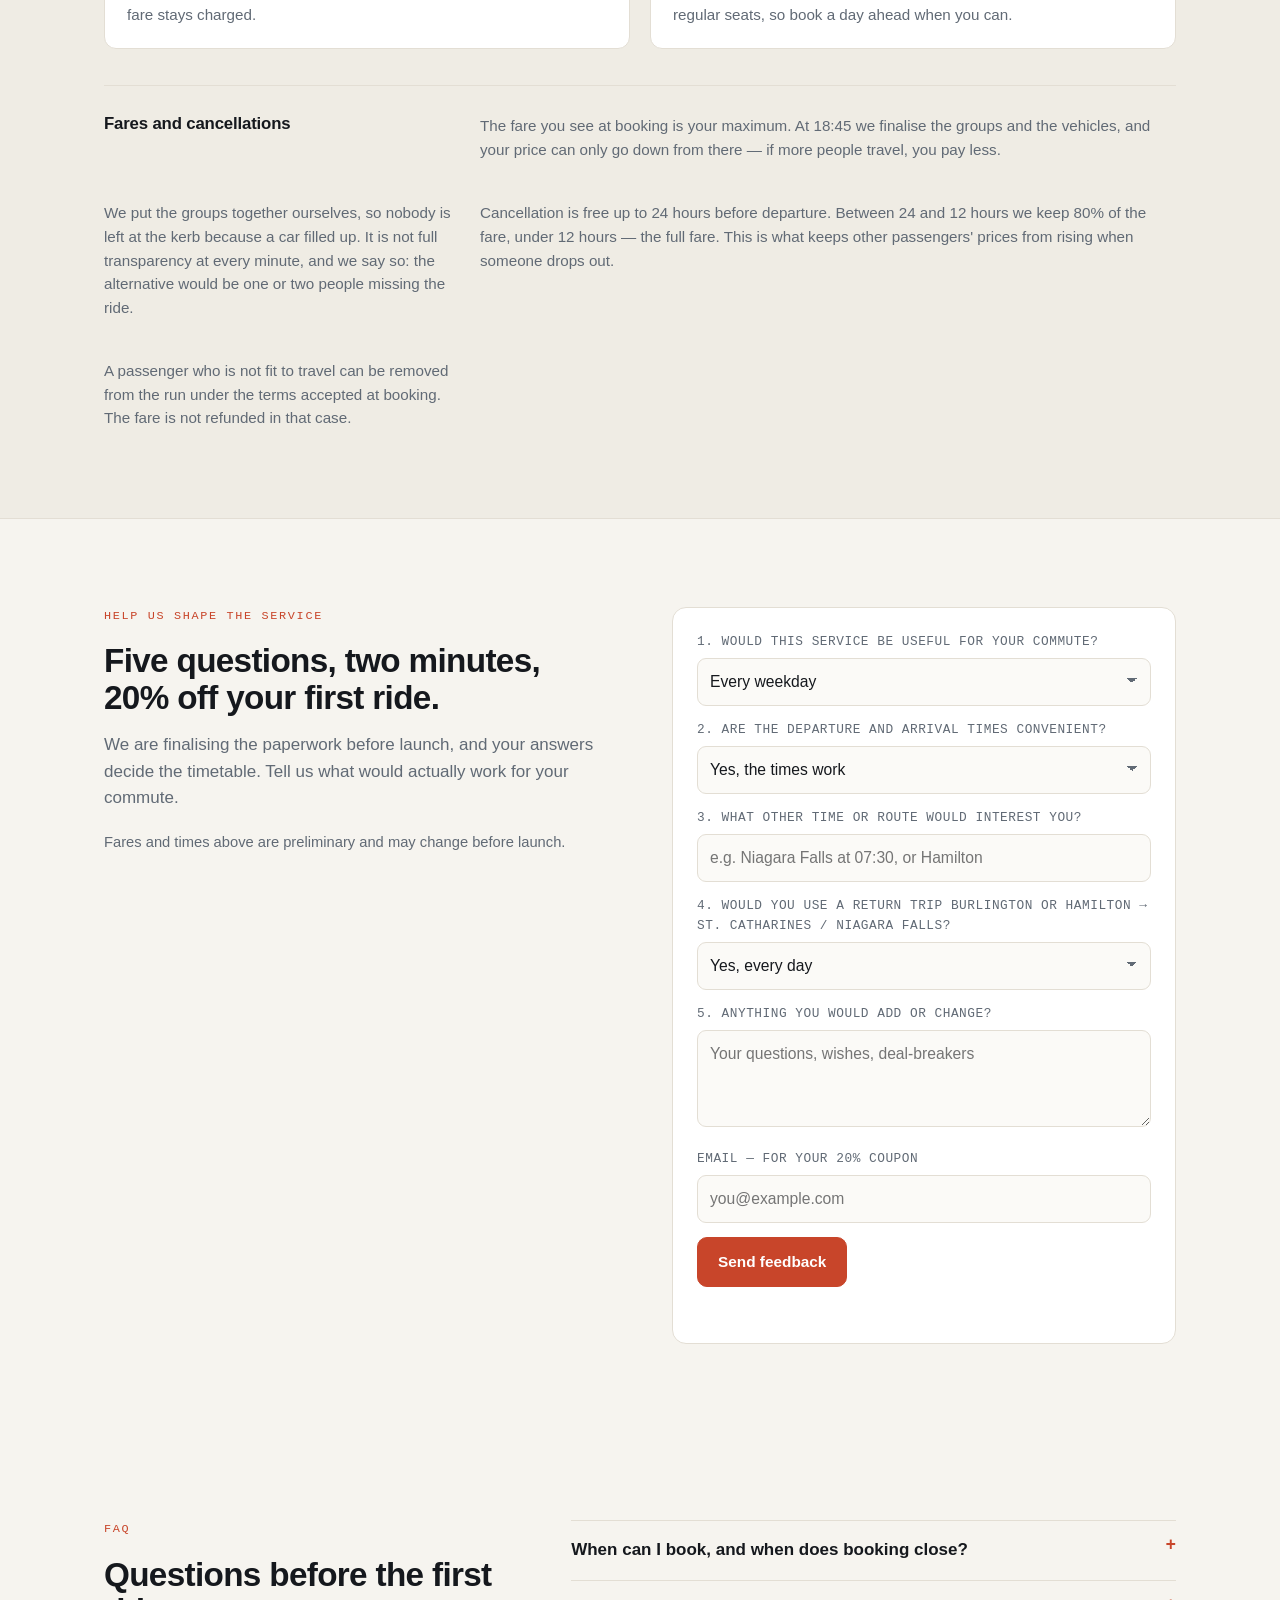
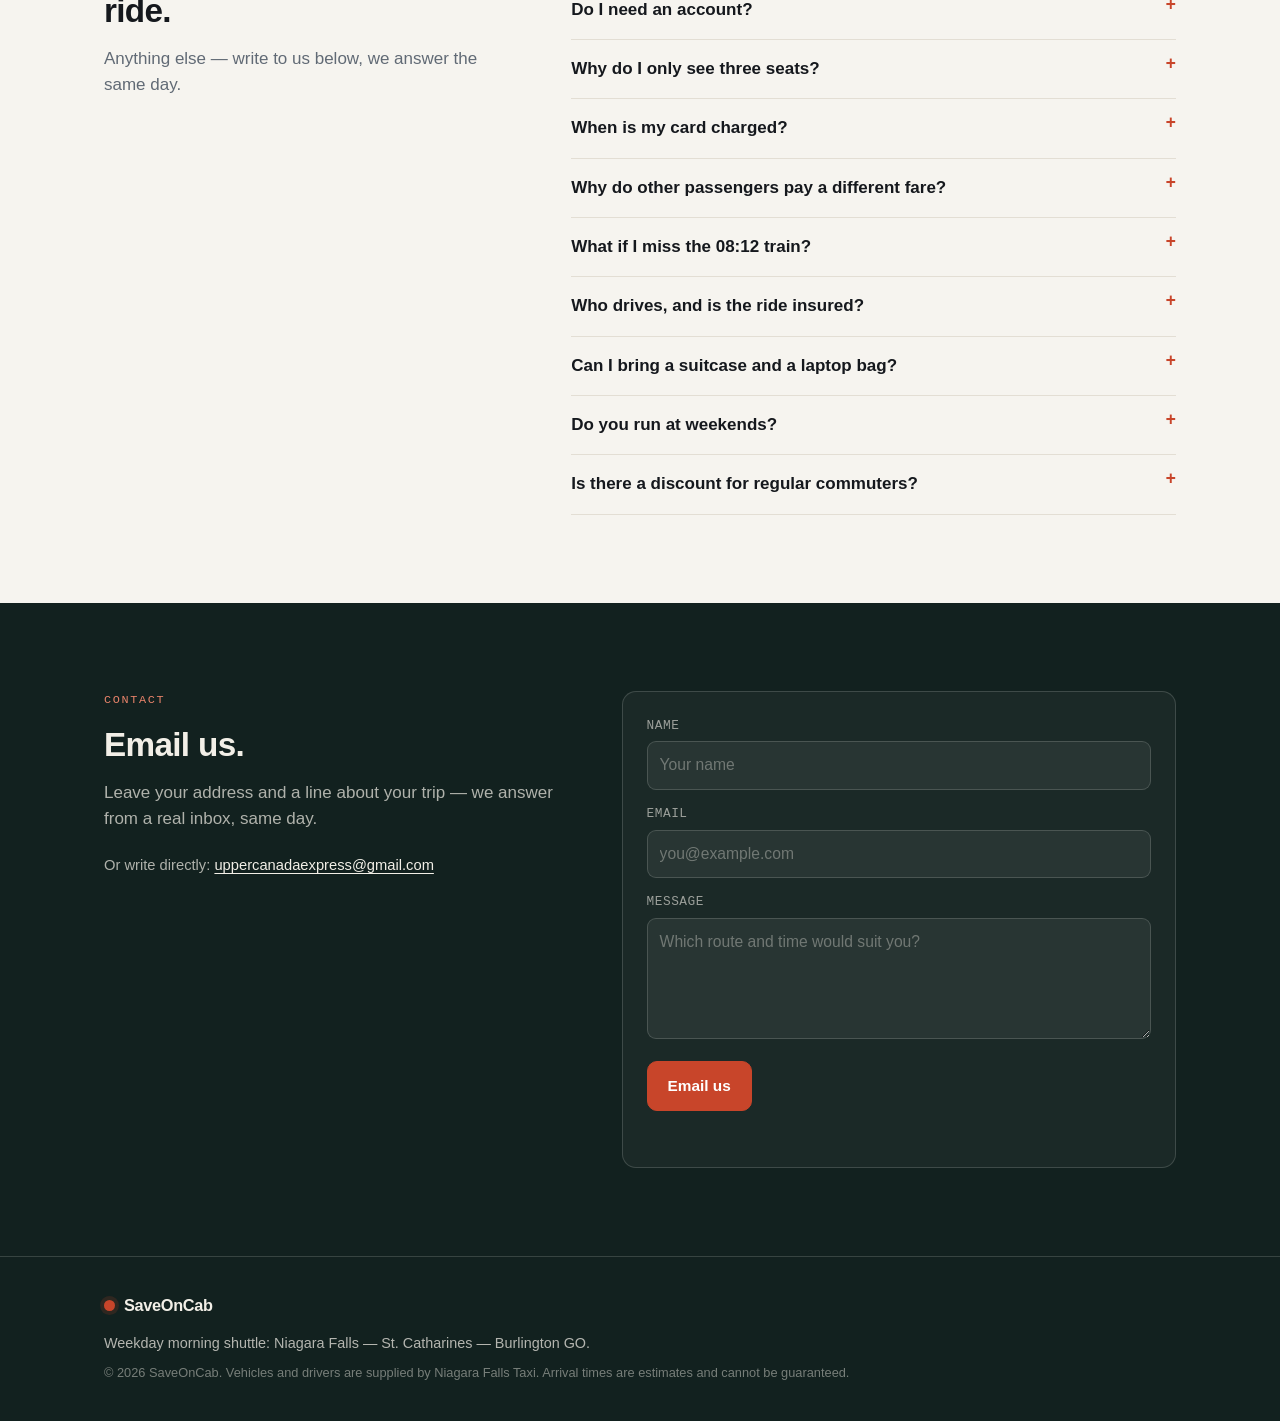
==== commit 0b61ea54: "Новые тарифы: 7 — 34.90, 6 — 39.90, 4–5 — 49.90, 3 — 59.90" ====
--- a/p/niagara/index.html
+++ b/p/niagara/index.html
@@ -4,8 +4,8 @@
 <meta charset="utf-8">
 <meta name="viewport" content="width=device-width, initial-scale=1">
 <title>SaveOnCab — Niagara Falls to Burlington GO, every weekday morning</title>
-<meta name="description" content="A shared minivan shuttle from Niagara Falls and St. Catharines to Burlington GO, every weekday morning. $34.90–$49.90 per seat, booked online.">
-<link rel="stylesheet" href="styles.css?v=7">
+<meta name="description" content="A shared minivan shuttle from Niagara Falls and St. Catharines to Burlington GO, every weekday morning. $34.90–$59.90 per seat, booked online.">
+<link rel="stylesheet" href="styles.css?v=8">
 </head>
 <body>
 <a class="skip" href="#book">Skip to booking</a>
@@ -83,9 +83,9 @@
           </div>
           <div class="fare__price">
             <span>Your fare, maximum</span>
-            <b id="fare">$49.90</b>
+            <b id="fare">$59.90</b>
           </div>
-          <p class="hint" id="totalHint">Total for 1 seat: $49.90.</p>
+          <p class="hint" id="totalHint">Total for 1 seat: $59.90.</p>
           <p class="hint" id="fareHint">We show a group of three. At 18:45 we finalise the vans — if more people join, you pay less, never more.</p>
         </div>
 
@@ -202,8 +202,9 @@
           </thead>
           <tbody>
             <tr><td>7</td><td>$34.90</td></tr>
-            <tr><td>5–6</td><td>$39.90</td></tr>
-            <tr><td>3–4</td><td>$49.90</td></tr>
+            <tr><td>6</td><td>$39.90</td></tr>
+            <tr><td>4–5</td><td>$49.90</td></tr>
+            <tr><td>3</td><td>$59.90</td></tr>
           </tbody>
         </table>
 
@@ -401,6 +402,6 @@
   <a class="btn" href="#book">Reserve a seat</a>
 </div>
 
-<script src="app.js?v=7"></script>
+<script src="app.js?v=8"></script>
 </body>
 </html>
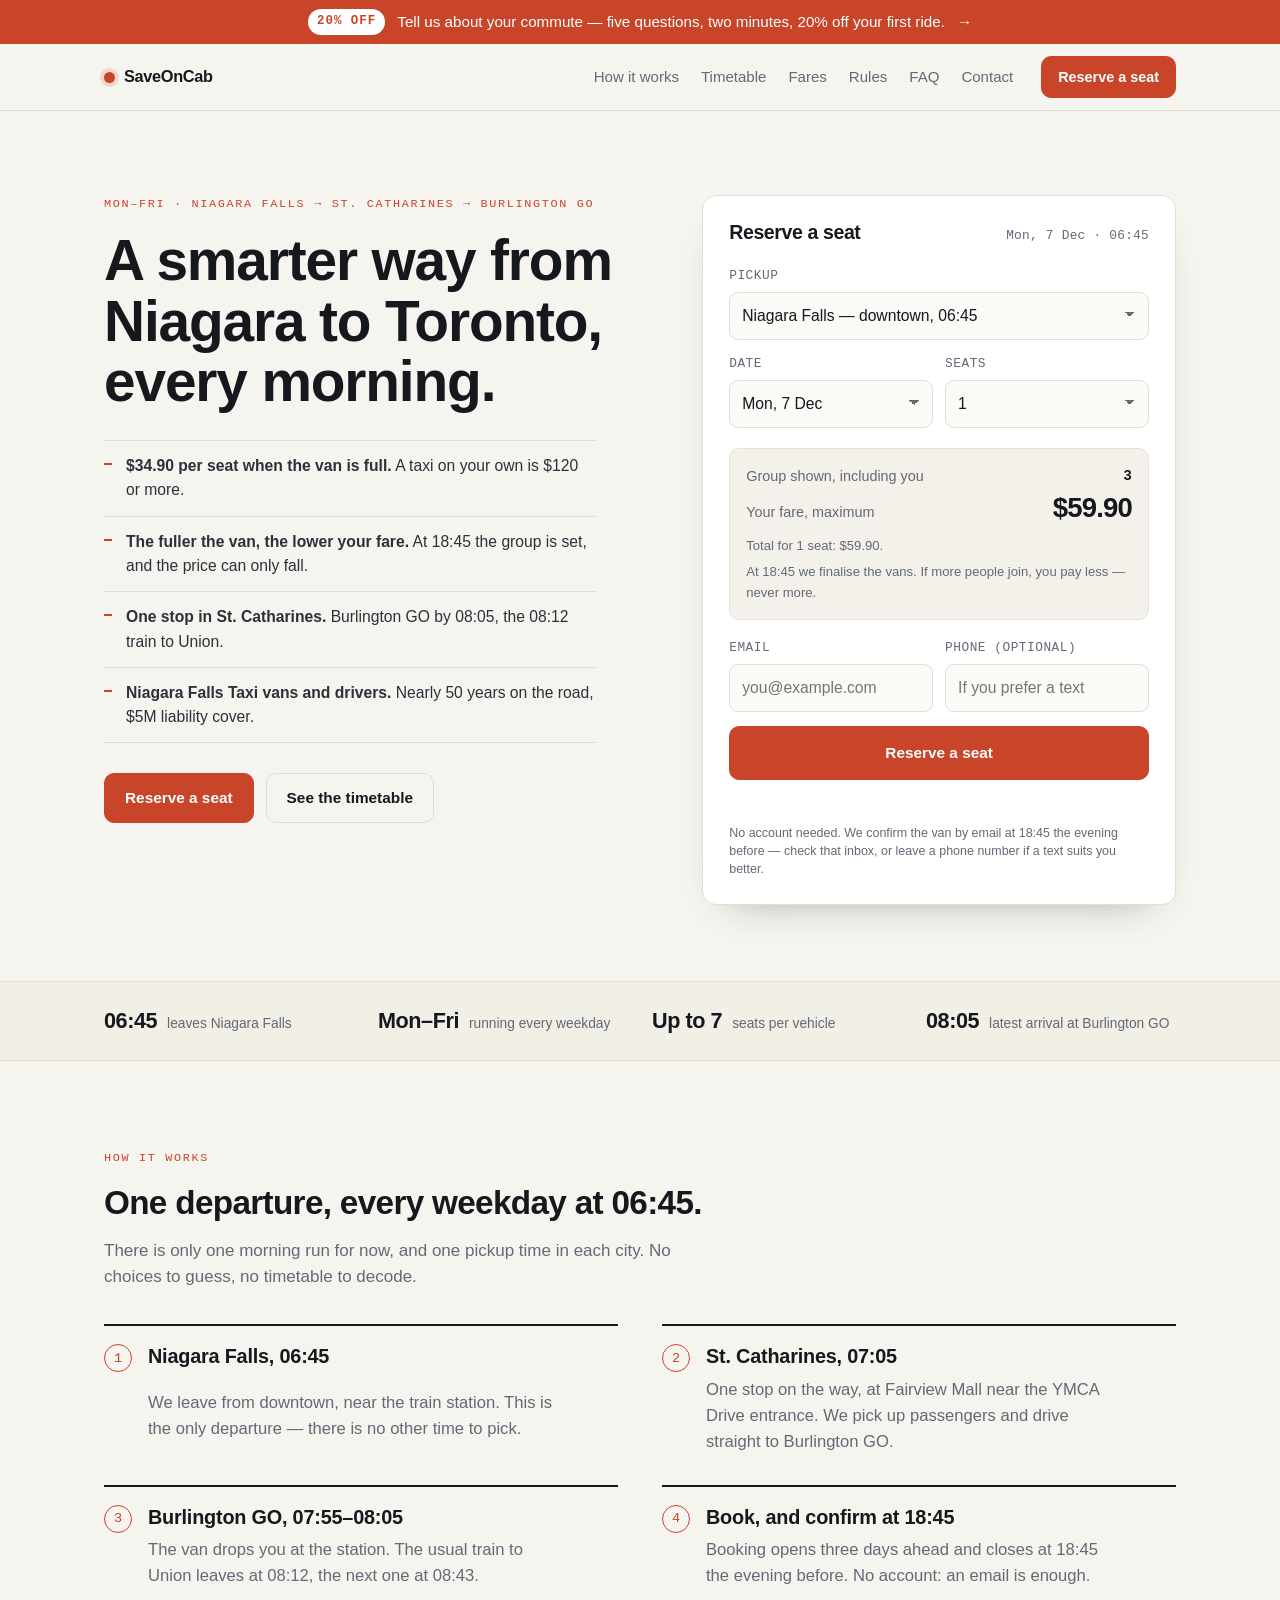
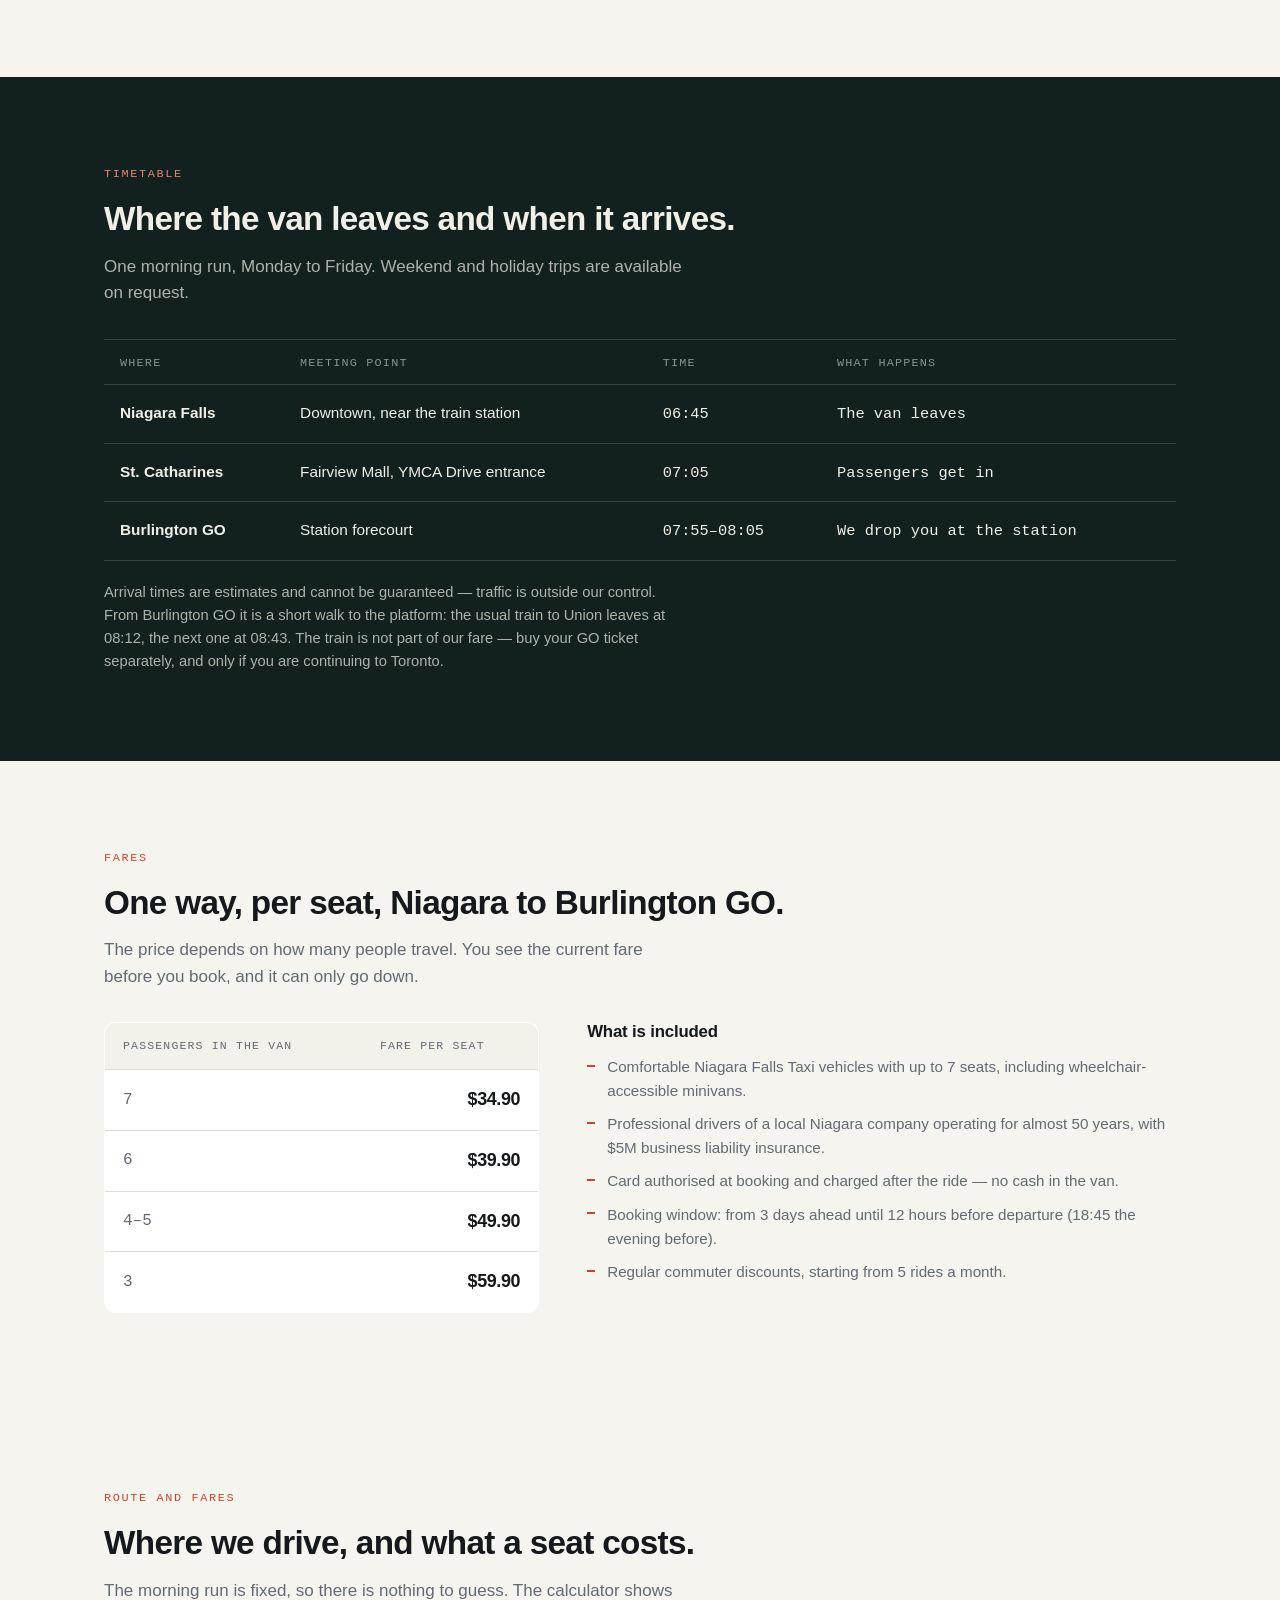
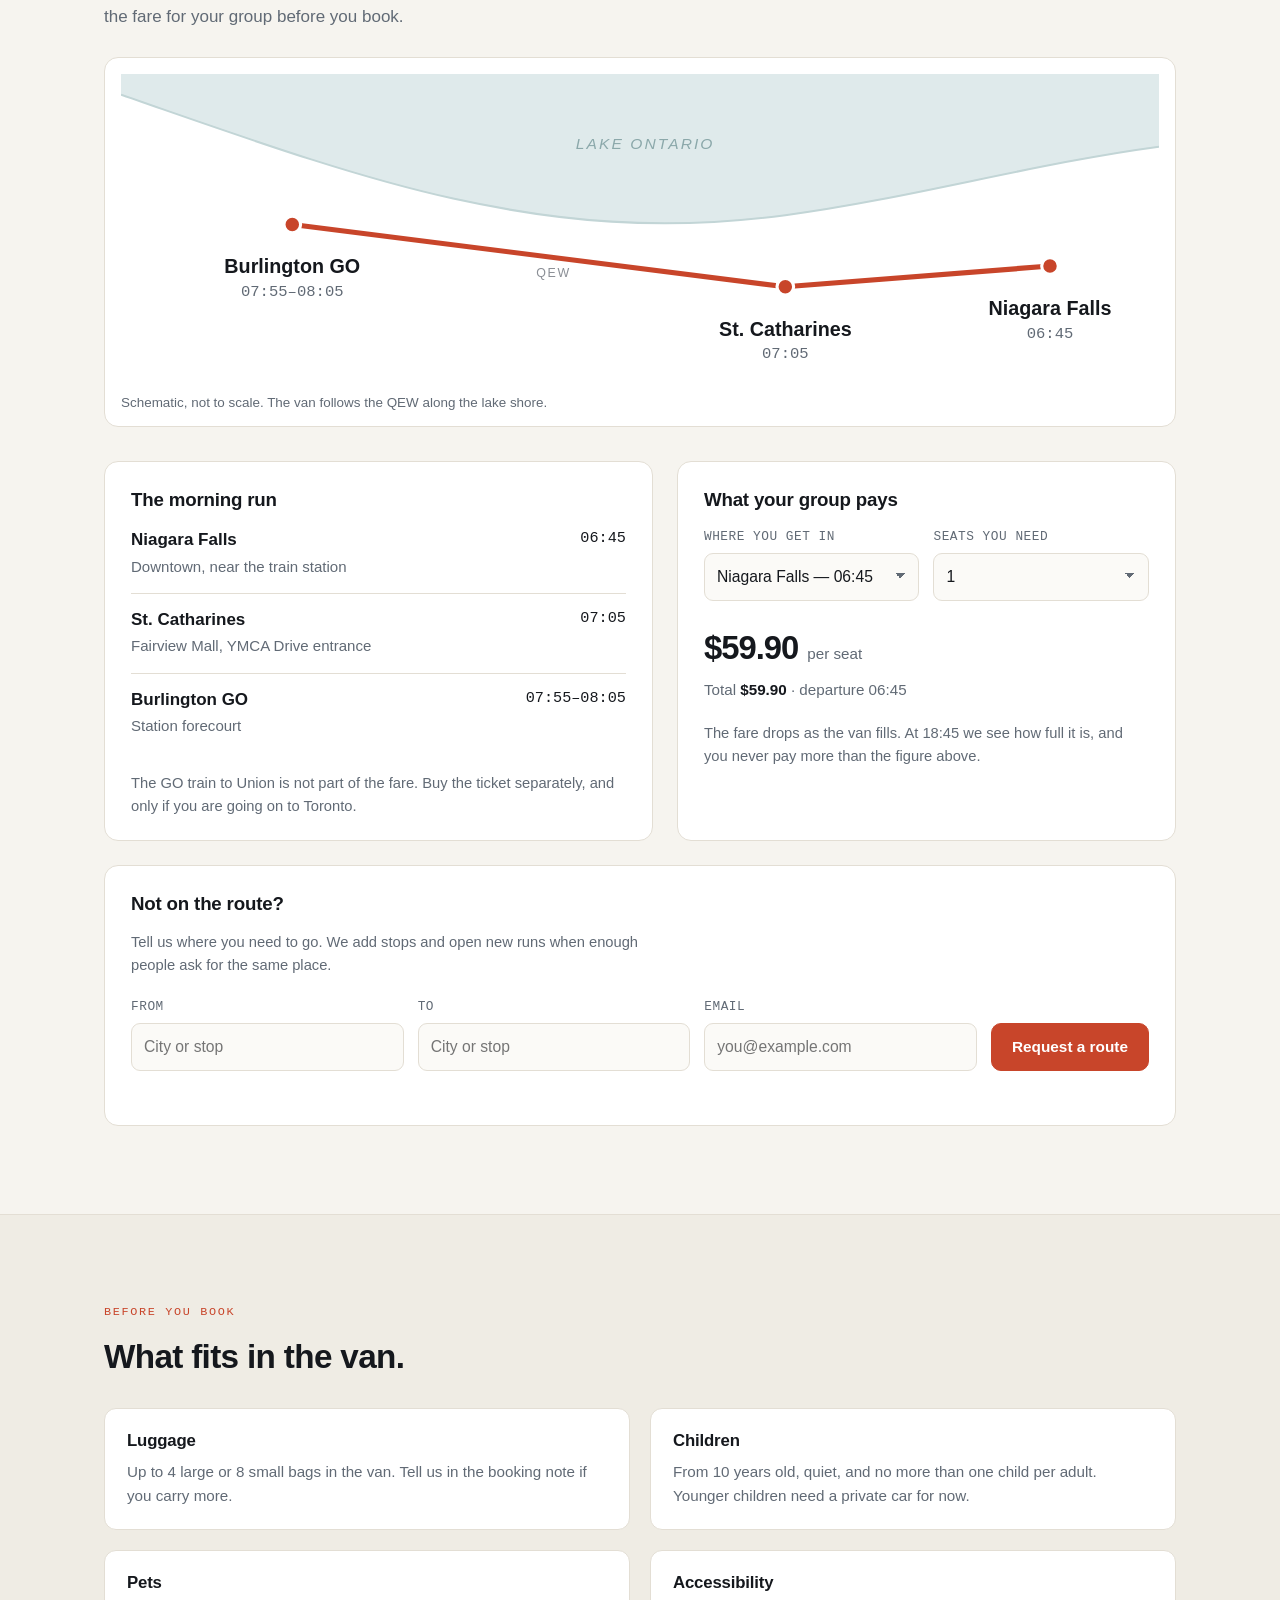
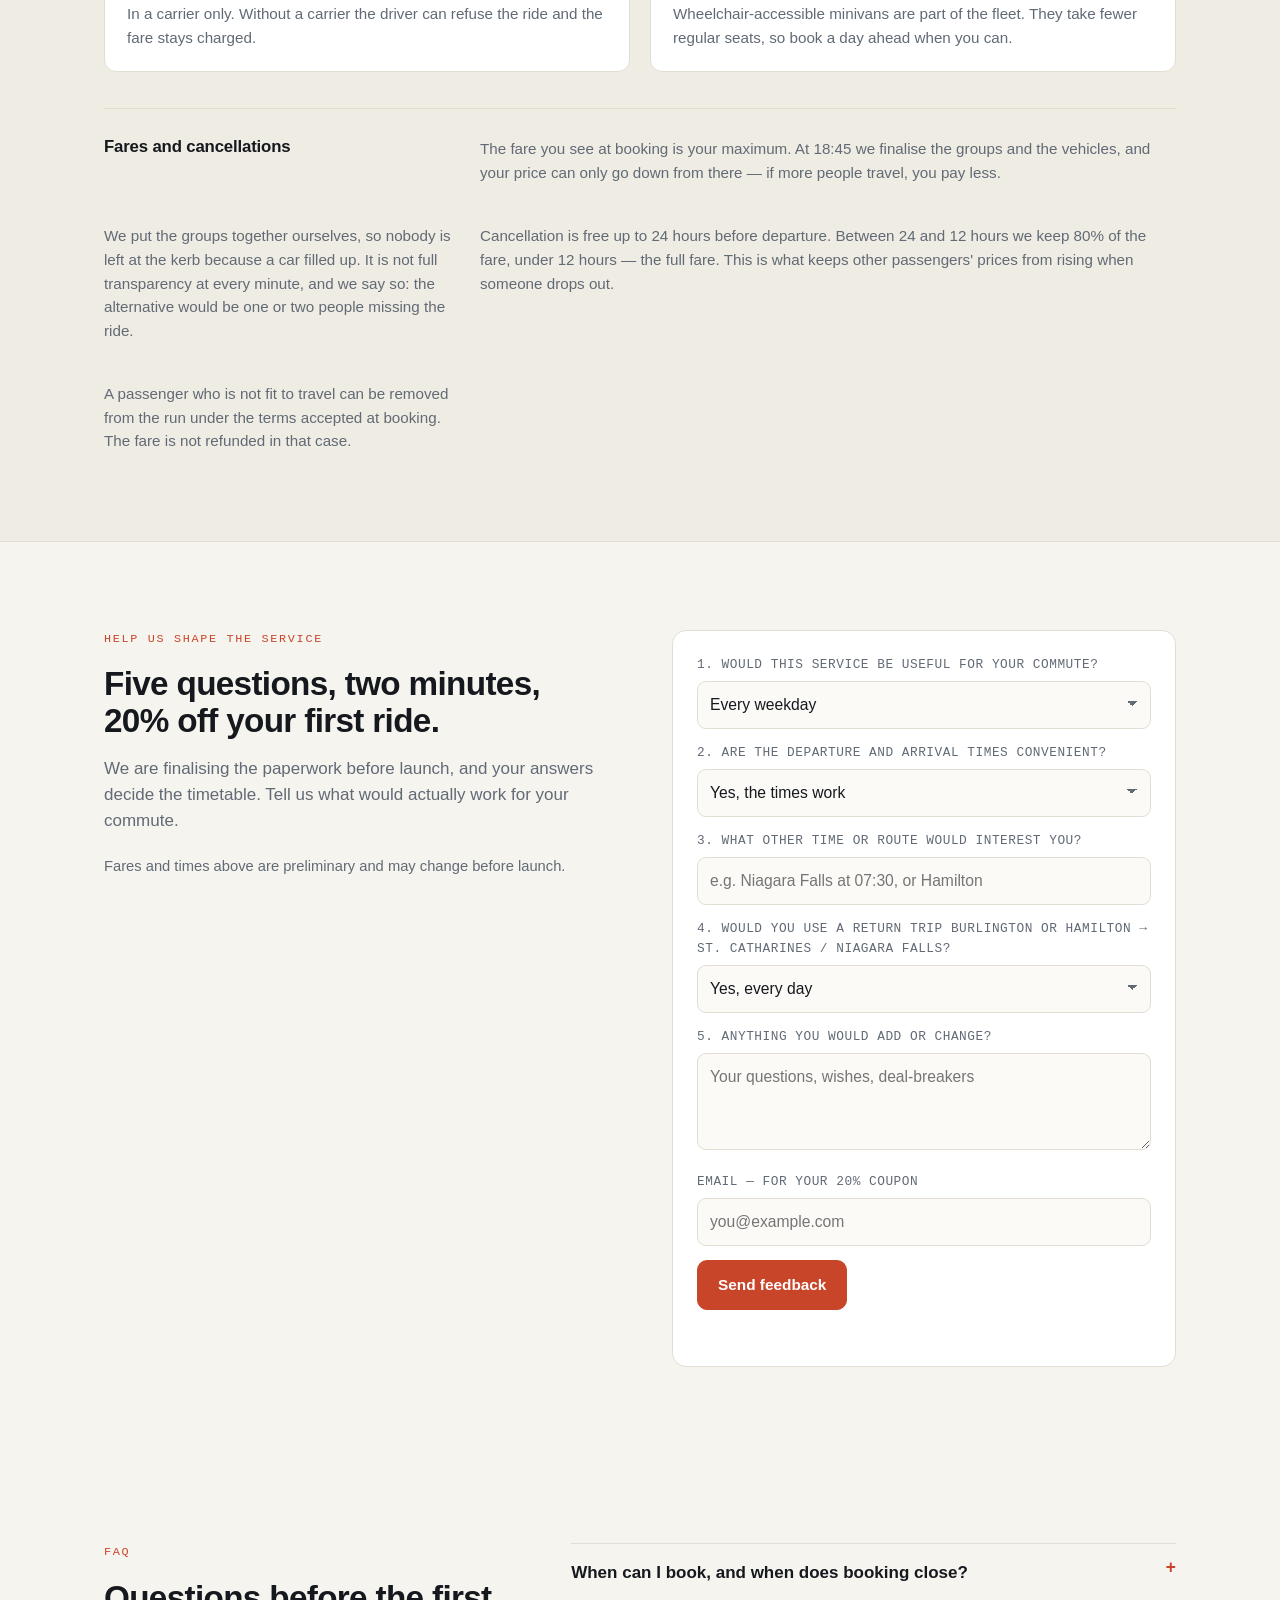
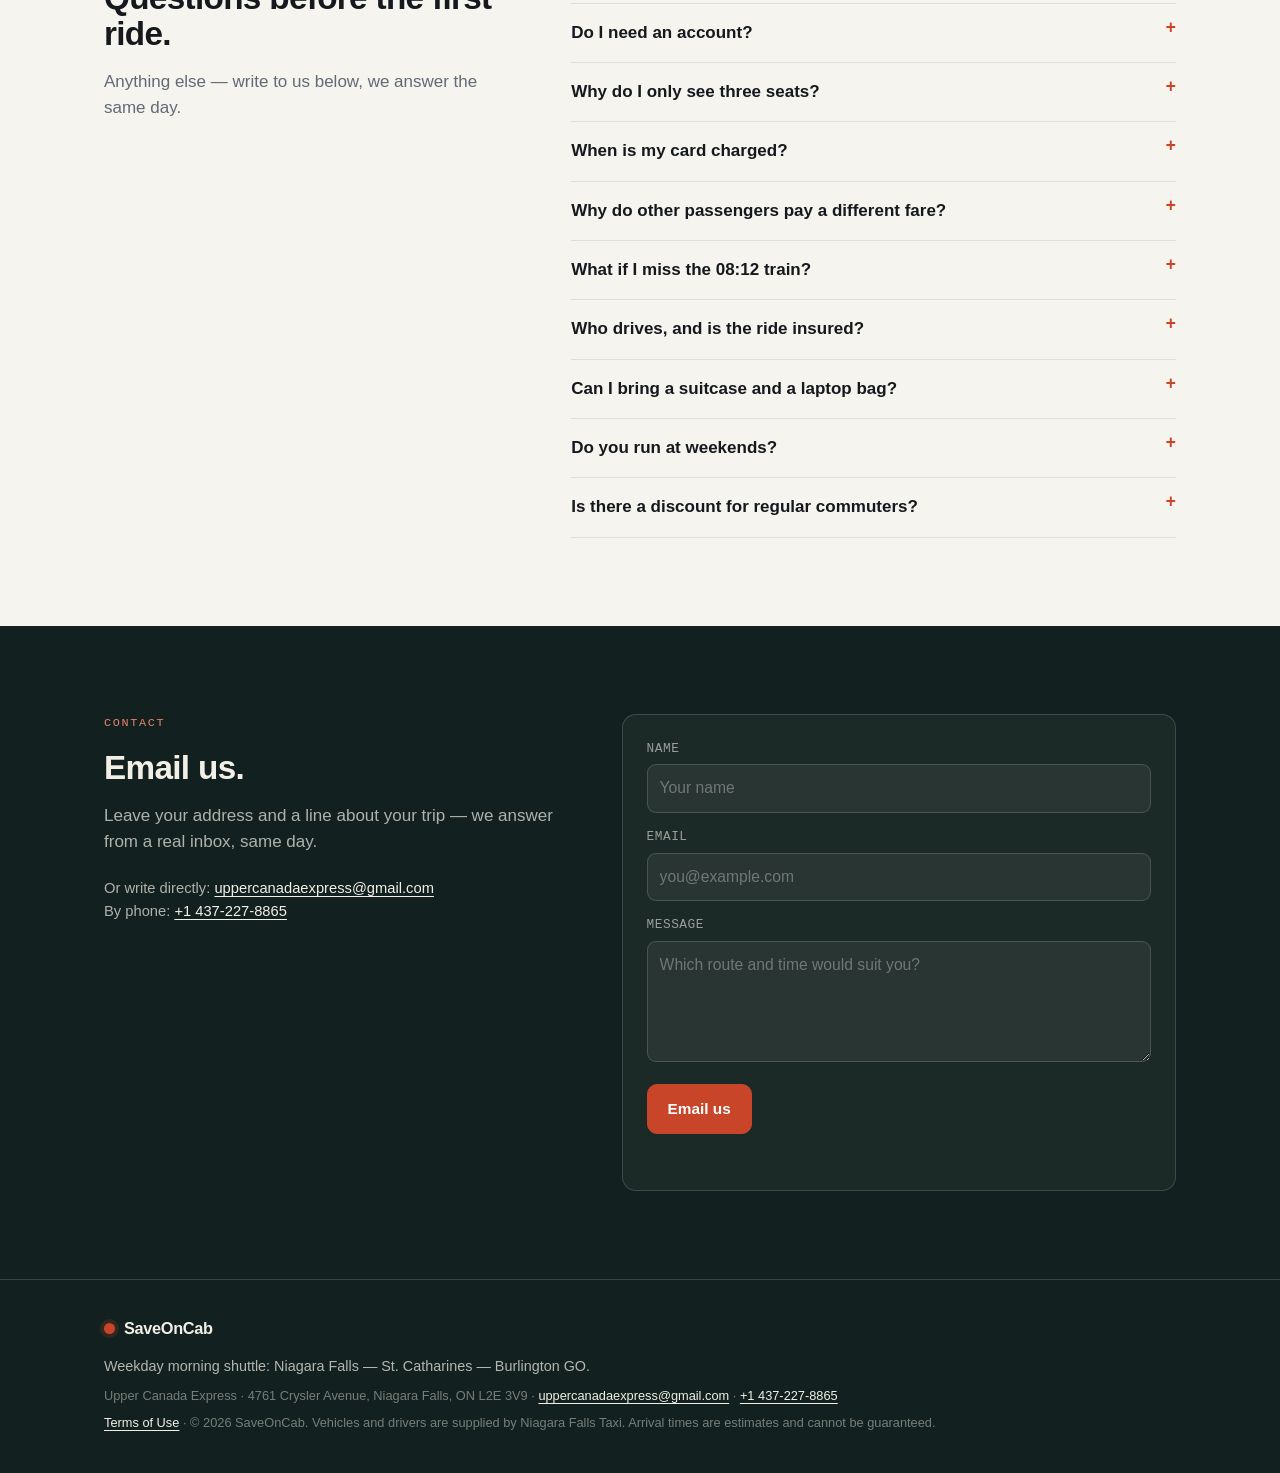
==== commit 1059fe73: "niagara: rework how-it-works and timetable, add route map, calculator and terms page" ====
--- a/p/niagara/index.html
+++ b/p/niagara/index.html
@@ -5,10 +5,18 @@
 <meta name="viewport" content="width=device-width, initial-scale=1">
 <title>SaveOnCab — Niagara Falls to Burlington GO, every weekday morning</title>
 <meta name="description" content="A shared minivan shuttle from Niagara Falls and St. Catharines to Burlington GO, every weekday morning. $34.90–$59.90 per seat, booked online.">
-<link rel="stylesheet" href="styles.css?v=8">
+<link rel="stylesheet" href="styles.css?v=9">
 </head>
 <body>
 <a class="skip" href="#book">Skip to booking</a>
+
+<div class="promo">
+  <a class="wrap promo__in" href="#feedback">
+    <span class="promo__tag">20% off</span>
+    <span class="promo__text">Tell us about your commute — five questions, two minutes, 20% off your first ride.</span>
+    <span class="promo__go" aria-hidden="true">→</span>
+  </a>
+</div>
 
 <header class="top">
   <div class="wrap top__in">
@@ -109,32 +117,38 @@
 
   <section class="strip">
     <div class="wrap strip__in">
-      <div><b>3</b><span>stops on the route</span></div>
-      <div><b>1</b><span>run every weekday</span></div>
-      <div><b>7</b><span>seats per van</span></div>
-      <div><b>12 h</b><span>before departure bookings close</span></div>
+      <div><b>06:45</b><span>leaves Niagara Falls</span></div>
+      <div><b>Mon–Fri</b><span>running every weekday</span></div>
+      <div><b>Up to 7</b><span>seats per vehicle</span></div>
+      <div><b>08:05</b><span>latest arrival at Burlington GO</span></div>
     </div>
   </section>
 
   <section class="section" id="how">
     <div class="wrap">
       <p class="eyebrow">How it works</p>
-      <h2>Three steps, and the fare falls on its own.</h2>
-      <ol class="steps">
-        <li>
-          <span class="steps__n">01</span>
-          <h3>Pick your stop</h3>
-          <p>Niagara Falls downtown at 06:45, or Fairview Mall in St. Catharines at 07:05. One van, one route, no changes.</p>
+      <h2>One departure, every weekday at 06:45.</h2>
+      <p class="lead">There is only one morning run for now, and one pickup time in each city. No choices to guess, no timetable to decode.</p>
+      <ol class="flow">
+        <li class="flow__step">
+          <span class="flow__n">1</span>
+          <h3>Niagara Falls, 06:45</h3>
+          <p>We leave from downtown, near the train station. This is the only departure — there is no other time to pick.</p>
         </li>
-        <li>
-          <span class="steps__n">02</span>
-          <h3>Book without an account</h3>
-          <p>An email is enough; a phone number is optional, if a text suits you better. Bookings open three days ahead and close at 18:45 the evening before.</p>
+        <li class="flow__step">
+          <span class="flow__n">2</span>
+          <h3>St. Catharines, 07:05</h3>
+          <p>One stop on the way, at Fairview Mall near the YMCA Drive entrance. We pick up passengers and drive straight to Burlington GO.</p>
         </li>
-        <li>
-          <span class="steps__n">03</span>
-          <h3>We form the vans</h3>
-          <p>At 18:45 we see how many people are riding and put together the vehicles, so nobody is left behind. Your fare is the one shown at booking, or lower.</p>
+        <li class="flow__step">
+          <span class="flow__n">3</span>
+          <h3>Burlington GO, 07:55–08:05</h3>
+          <p>The van drops you at the station. The usual train to Union leaves at 08:12, the next one at 08:43.</p>
+        </li>
+        <li class="flow__step">
+          <span class="flow__n">4</span>
+          <h3>Book, and confirm at 18:45</h3>
+          <p>Booking opens three days ahead and closes at 18:45 the evening before. No account: an email is enough.</p>
         </li>
       </ol>
     </div>
@@ -143,17 +157,17 @@
   <section class="section section--deep" id="timetable">
     <div class="wrap">
       <p class="eyebrow">Timetable</p>
-      <h2>One van, three stops, every business day.</h2>
-      <p class="lead">We run Monday to Friday. Weekend and holiday trips are available on request.</p>
+      <h2>Where the van leaves and when it arrives.</h2>
+      <p class="lead">One morning run, Monday to Friday. Weekend and holiday trips are available on request.</p>
 
       <div class="table-wrap">
         <table class="tt">
           <thead>
             <tr>
-              <th>Stop</th>
               <th>Where</th>
+              <th>Meeting point</th>
               <th>Time</th>
-              <th>Note</th>
+              <th>What happens</th>
             </tr>
           </thead>
           <tbody>
@@ -161,31 +175,25 @@
               <td>Niagara Falls</td>
               <td>Downtown, near the train station</td>
               <td>06:45</td>
-              <td>Departure</td>
+              <td>The van leaves</td>
             </tr>
             <tr>
               <td>St. Catharines</td>
               <td>Fairview Mall, YMCA Drive entrance</td>
               <td>07:05</td>
-              <td>One stop</td>
+              <td>Passengers get in</td>
             </tr>
             <tr>
               <td>Burlington GO</td>
               <td>Station forecourt</td>
               <td>07:55–08:05</td>
-              <td>Arrival estimate</td>
-            </tr>
-            <tr>
-              <td>Union Station</td>
-              <td>GO train from Burlington</td>
-              <td>08:12</td>
-              <td>Next connection 08:43</td>
+              <td>We drop you at the station</td>
             </tr>
           </tbody>
         </table>
       </div>
 
-      <p class="note">Arrival times are estimates and cannot be guaranteed — traffic is outside our control. If a delay makes you miss the 08:12 train, the next connection leaves at 08:43.</p>
+      <p class="note">Arrival times are estimates and cannot be guaranteed — traffic is outside our control. From Burlington GO it is a short walk to the platform: the usual train to Union leaves at 08:12, the next one at 08:43. The train is not part of our fare — buy your GO ticket separately, and only if you are continuing to Toronto.</p>
     </div>
   </section>
 
@@ -219,6 +227,96 @@
           </ul>
         </div>
       </div>
+    </div>
+  </section>
+
+  <section class="section" id="where">
+    <div class="wrap">
+      <p class="eyebrow">Route and fares</p>
+      <h2>Where we drive, and what a seat costs.</h2>
+      <p class="lead">The morning run is fixed, so there is nothing to guess. The calculator shows the fare for your group before you book.</p>
+
+      <figure class="mapcard">
+        <svg viewBox="0 0 1000 300" role="img" aria-label="Route map: Niagara Falls 06:45, St. Catharines 07:05, Burlington GO 07:55 to 08:05">
+          <path d="M0,0 H1000 V70 C880,86 760,120 640,136 C520,152 420,142 320,120 C220,98 110,58 0,20 Z" fill="#dfeaeb"/>
+          <path d="M1000,70 C880,86 760,120 640,136 C520,152 420,142 320,120 C220,98 110,58 0,20" fill="none" stroke="#c2d5d6" stroke-width="2"/>
+          <text x="505" y="72" text-anchor="middle" fill="#8ba8aa" font-size="15" font-style="italic" letter-spacing="2">LAKE ONTARIO</text>
+
+          <polyline points="165,145 640,205 895,185" fill="none" stroke="#c8452a" stroke-width="5" stroke-linejoin="round" stroke-linecap="round"/>
+          <text x="400" y="196" fill="#8b8f96" font-size="12" letter-spacing="1.6">QEW</text>
+
+          <g fill="#c8452a" stroke="#ffffff" stroke-width="3">
+            <circle cx="165" cy="145" r="8"/>
+            <circle cx="640" cy="205" r="8"/>
+            <circle cx="895" cy="185" r="8"/>
+          </g>
+
+          <text x="165" y="192" text-anchor="middle" fill="#15181d" font-size="19" font-weight="600">Burlington GO</text>
+          <text x="165" y="214" text-anchor="middle" fill="#616a75" font-size="15" font-family="ui-monospace,Menlo,monospace">07:55–08:05</text>
+
+          <text x="640" y="252" text-anchor="middle" fill="#15181d" font-size="19" font-weight="600">St. Catharines</text>
+          <text x="640" y="274" text-anchor="middle" fill="#616a75" font-size="15" font-family="ui-monospace,Menlo,monospace">07:05</text>
+
+          <text x="895" y="232" text-anchor="middle" fill="#15181d" font-size="19" font-weight="600">Niagara Falls</text>
+          <text x="895" y="254" text-anchor="middle" fill="#616a75" font-size="15" font-family="ui-monospace,Menlo,monospace">06:45</text>
+        </svg>
+        <figcaption>Schematic, not to scale. The van follows the QEW along the lake shore.</figcaption>
+      </figure>
+
+      <div class="duo">
+        <div class="panel">
+          <h3>The morning run</h3>
+          <ol class="route">
+            <li>
+              <span class="route__place"><b>Niagara Falls</b><em>Downtown, near the train station</em></span>
+              <span class="route__time">06:45</span>
+            </li>
+            <li>
+              <span class="route__place"><b>St. Catharines</b><em>Fairview Mall, YMCA Drive entrance</em></span>
+              <span class="route__time">07:05</span>
+            </li>
+            <li>
+              <span class="route__place"><b>Burlington GO</b><em>Station forecourt</em></span>
+              <span class="route__time">07:55–08:05</span>
+            </li>
+          </ol>
+          <p class="note">The GO train to Union is not part of the fare. Buy the ticket separately, and only if you are going on to Toronto.</p>
+        </div>
+
+        <div class="panel">
+          <h3>What your group pays</h3>
+          <div class="calc">
+            <label class="field"><span>Where you get in</span>
+              <select id="calcPickup">
+                <option value="niagara">Niagara Falls — 06:45</option>
+                <option value="stcath">St. Catharines — 07:05</option>
+              </select>
+            </label>
+            <label class="field"><span>Seats you need</span>
+              <select id="calcSeats">
+                <option value="1">1</option>
+                <option value="2">2</option>
+                <option value="3">3</option>
+              </select>
+            </label>
+          </div>
+          <p class="calc__out"><b id="calcFare">$59.90</b><span>per seat</span></p>
+          <p class="calc__total">Total <b id="calcTotal">$59.90</b> · departure <span id="calcTime">06:45</span></p>
+          <p class="note">The fare drops as the van fills. At 18:45 we see how full it is, and you never pay more than the figure above.</p>
+        </div>
+      </div>
+
+      <form class="req panel" data-form="route" novalidate>
+        <h3>Not on the route?</h3>
+        <p class="note">Tell us where you need to go. We add stops and open new runs when enough people ask for the same place.</p>
+        <div class="req__row">
+          <label class="field"><span>From</span><input name="from" type="text" placeholder="City or stop" required></label>
+          <label class="field"><span>To</span><input name="to" type="text" placeholder="City or stop" required></label>
+          <label class="field"><span>Email</span><input name="email" type="email" placeholder="you@example.com" required></label>
+          <button class="btn" type="submit">Request a route</button>
+        </div>
+        <p class="status" data-status role="status"></p>
+      </form>
     </div>
   </section>
 
@@ -366,7 +464,8 @@
         <p class="eyebrow">Contact</p>
         <h2>Email us.</h2>
         <p class="lead">Leave your address and a line about your trip — we answer from a real inbox, same day.</p>
-        <p class="contact__direct">Or write directly: <a href="mailto:uppercanadaexpress@gmail.com">uppercanadaexpress@gmail.com</a></p>
+        <p class="contact__direct">Or write directly: <a href="mailto:uppercanadaexpress@gmail.com">uppercanadaexpress@gmail.com</a><br>
+        By phone: <a href="tel:+14372278865">+1 437-227-8865</a></p>
       </div>
 
       <form class="form form--onDark" data-form="contact" novalidate>
@@ -393,7 +492,8 @@
   <div class="wrap foot__in">
     <div class="brand brand--foot"><span class="brand__mark" aria-hidden="true"></span><span>SaveOnCab</span></div>
     <p>Weekday morning shuttle: Niagara Falls — St. Catharines — Burlington GO.</p>
-    <p class="foot__small">© 2026 SaveOnCab. Vehicles and drivers are supplied by Niagara Falls Taxi. Arrival times are estimates and cannot be guaranteed.</p>
+    <p class="foot__small">Upper Canada Express · 4761 Crysler Avenue, Niagara Falls, ON L2E 3V9 · <a href="mailto:uppercanadaexpress@gmail.com">uppercanadaexpress@gmail.com</a> · <a href="tel:+14372278865">+1 437-227-8865</a></p>
+    <p class="foot__small"><a href="terms.html">Terms of Use</a> · © 2026 SaveOnCab. Vehicles and drivers are supplied by Niagara Falls Taxi. Arrival times are estimates and cannot be guaranteed.</p>
   </div>
 </footer>
 
@@ -402,6 +502,6 @@
   <a class="btn" href="#book">Reserve a seat</a>
 </div>
 
-<script src="app.js?v=8"></script>
+<script src="app.js?v=9"></script>
 </body>
 </html>
--- a/p/niagara/styles.css
+++ b/p/niagara/styles.css
@@ -37,6 +37,15 @@
 .skip{position:absolute;left:-9999px}
 .skip:focus{left:16px;top:12px;z-index:50;background:var(--ink);color:#fff;padding:8px 14px;border-radius:8px}
 
+.promo{background:var(--accent);color:#fff;font-size:.95rem}
+.promo a{text-decoration:none}
+.promo__in{display:flex;align-items:center;justify-content:center;gap:12px;flex-wrap:wrap;min-height:44px;padding-top:8px;padding-bottom:8px;text-align:center}
+.promo__tag{background:#fff;color:var(--accent);font-family:var(--mono);font-size:.78rem;letter-spacing:.08em;text-transform:uppercase;font-weight:600;padding:3px 9px;border-radius:100px;white-space:nowrap}
+.promo__go{transition:transform .15s ease}
+.promo__in:hover .promo__go{transform:translateX(4px)}
+.promo__in:focus-visible{outline:2px solid #fff;outline-offset:-4px;border-radius:8px}
+@media (max-width:640px){.promo{font-size:.86rem}.promo__in{gap:8px;min-height:0;padding-top:9px;padding-bottom:9px}.promo__go{display:none}}
+
 .top{
   position:sticky;top:0;z-index:20;
   background:rgba(246,244,239,.86);
@@ -130,6 +139,12 @@
 .section--deep .lead,.section--deep .note{color:rgba(242,239,231,.7)}
 .section--tint{background:#efece4;border-top:1px solid var(--line);border-bottom:1px solid var(--line)}
 
+.flow{list-style:none;padding:0;margin:34px 0 0;display:grid;grid-template-columns:1fr 1fr;gap:30px 44px}
+.flow__step{border-top:2px solid var(--ink);padding-top:18px;display:grid;grid-template-columns:auto 1fr;column-gap:16px;align-items:start}
+.flow__n{width:28px;height:28px;border:1px solid var(--accent);border-radius:50%;color:var(--accent);font-family:var(--mono);font-size:.85rem;display:flex;align-items:center;justify-content:center;line-height:1}
+.flow__step h3{grid-column:2;font-size:1.24rem;margin:0 0 8px}
+.flow__step p{grid-column:2;margin:0;font-size:1.04rem;line-height:1.55;color:var(--muted);max-width:44ch}
+
 .steps{list-style:none;padding:0;margin:34px 0 0;display:grid;grid-template-columns:repeat(3,1fr);gap:26px}
 .steps li{padding-top:18px;border-top:2px solid var(--ink)}
 .steps__n{font-family:var(--mono);font-size:.78rem;color:var(--accent);letter-spacing:.1em}
@@ -202,9 +217,34 @@
 
 .mobilebar{display:none}
 
+.duo{display:grid;grid-template-columns:1.1fr 1fr;gap:24px;margin-top:34px}
+.panel{background:var(--card);border:1px solid var(--line);border-radius:var(--radius);padding:26px 26px 22px}
+.panel h3{font-size:1.17rem;margin-bottom:16px}
+.route{list-style:none;margin:0;padding:0}
+.route li{display:grid;grid-template-columns:1fr auto;gap:16px;padding:13px 0;border-top:1px solid var(--line)}
+.route li:first-child{border-top:0;padding-top:0}
+.route__place b{display:block;font-weight:600}
+.route__place em{font-style:normal;color:var(--muted);font-size:.94rem}
+.route__time{font-family:var(--mono);font-size:.95rem;align-self:start}
+.calc{display:grid;grid-template-columns:1fr 1fr;gap:0 14px}
+.calc .field{margin-bottom:0}
+.calc__out{display:flex;align-items:baseline;gap:9px;margin-top:22px}
+.calc__out b{font-size:2.05rem;letter-spacing:-.03em;font-weight:640}
+.calc__out span{color:var(--muted);font-size:.95rem}
+.calc__total{color:var(--muted);font-size:.95rem;margin-top:4px}
+.calc__total b{color:var(--ink)}
+.req{margin-top:24px}
+.req .note{max-width:64ch;margin-top:8px}
+.req__row{display:grid;grid-template-columns:1fr 1fr 1fr auto;gap:14px;align-items:end;margin-top:20px}
+.req__row .field{margin-bottom:0}
+.req__row .btn{padding:11px 20px;white-space:nowrap}
+
 @media (max-width:900px){
   .hero__grid,.request,.contact,.faq,.fares{grid-template-columns:1fr}
   .steps{grid-template-columns:1fr;gap:18px}
+  .flow{grid-template-columns:1fr;gap:22px}
+  .duo{grid-template-columns:1fr}
+  .req__row{grid-template-columns:1fr 1fr;align-items:end}
   .rules{grid-template-columns:1fr}
   .terms{grid-template-columns:1fr;gap:12px}
   .nav{display:none}
@@ -216,6 +256,10 @@
   .top__in .btn--sm{display:none}
   .card{padding:20px}
   .field-row{grid-template-columns:1fr}
+  .req__row{grid-template-columns:1fr}
+  .mapcard{overflow-x:auto}
+  .mapcard svg{min-width:720px}
+  .req__row .btn{width:100%}
   .mobilebar{
     display:flex;position:fixed;left:0;right:0;bottom:0;z-index:30;
     align-items:center;justify-content:space-between;gap:14px;
@@ -232,3 +276,17 @@
   html{scroll-behavior:auto}
   *{transition:none!important}
 }
+
+.legal{max-width:76ch}
+.legal h1{font-size:clamp(1.9rem,3.4vw,2.6rem);margin-bottom:10px}
+.legal h2{font-size:1.14rem;margin:30px 0 10px}
+.legal p,.legal li{color:var(--muted);font-size:.97rem;margin-bottom:12px}
+.legal ul{padding-left:20px;margin:0 0 12px}
+.legal a{color:var(--ink);text-decoration:underline;text-underline-offset:3px}
+.legal__meta{font-family:var(--mono);font-size:.8rem;letter-spacing:.06em;text-transform:uppercase;color:var(--muted);margin-bottom:22px}
+.pagenav{justify-content:space-between}
+.foot__in a{color:#f2efe7;text-decoration:underline;text-underline-offset:3px}
+
+.mapcard{margin:26px 0 0;background:var(--card);border:1px solid var(--line);border-radius:var(--radius);padding:16px 16px 12px}
+.mapcard svg{display:block;width:100%;height:auto;font-family:var(--sans)}
+.mapcard figcaption{margin-top:8px;color:var(--muted);font-size:.84rem}
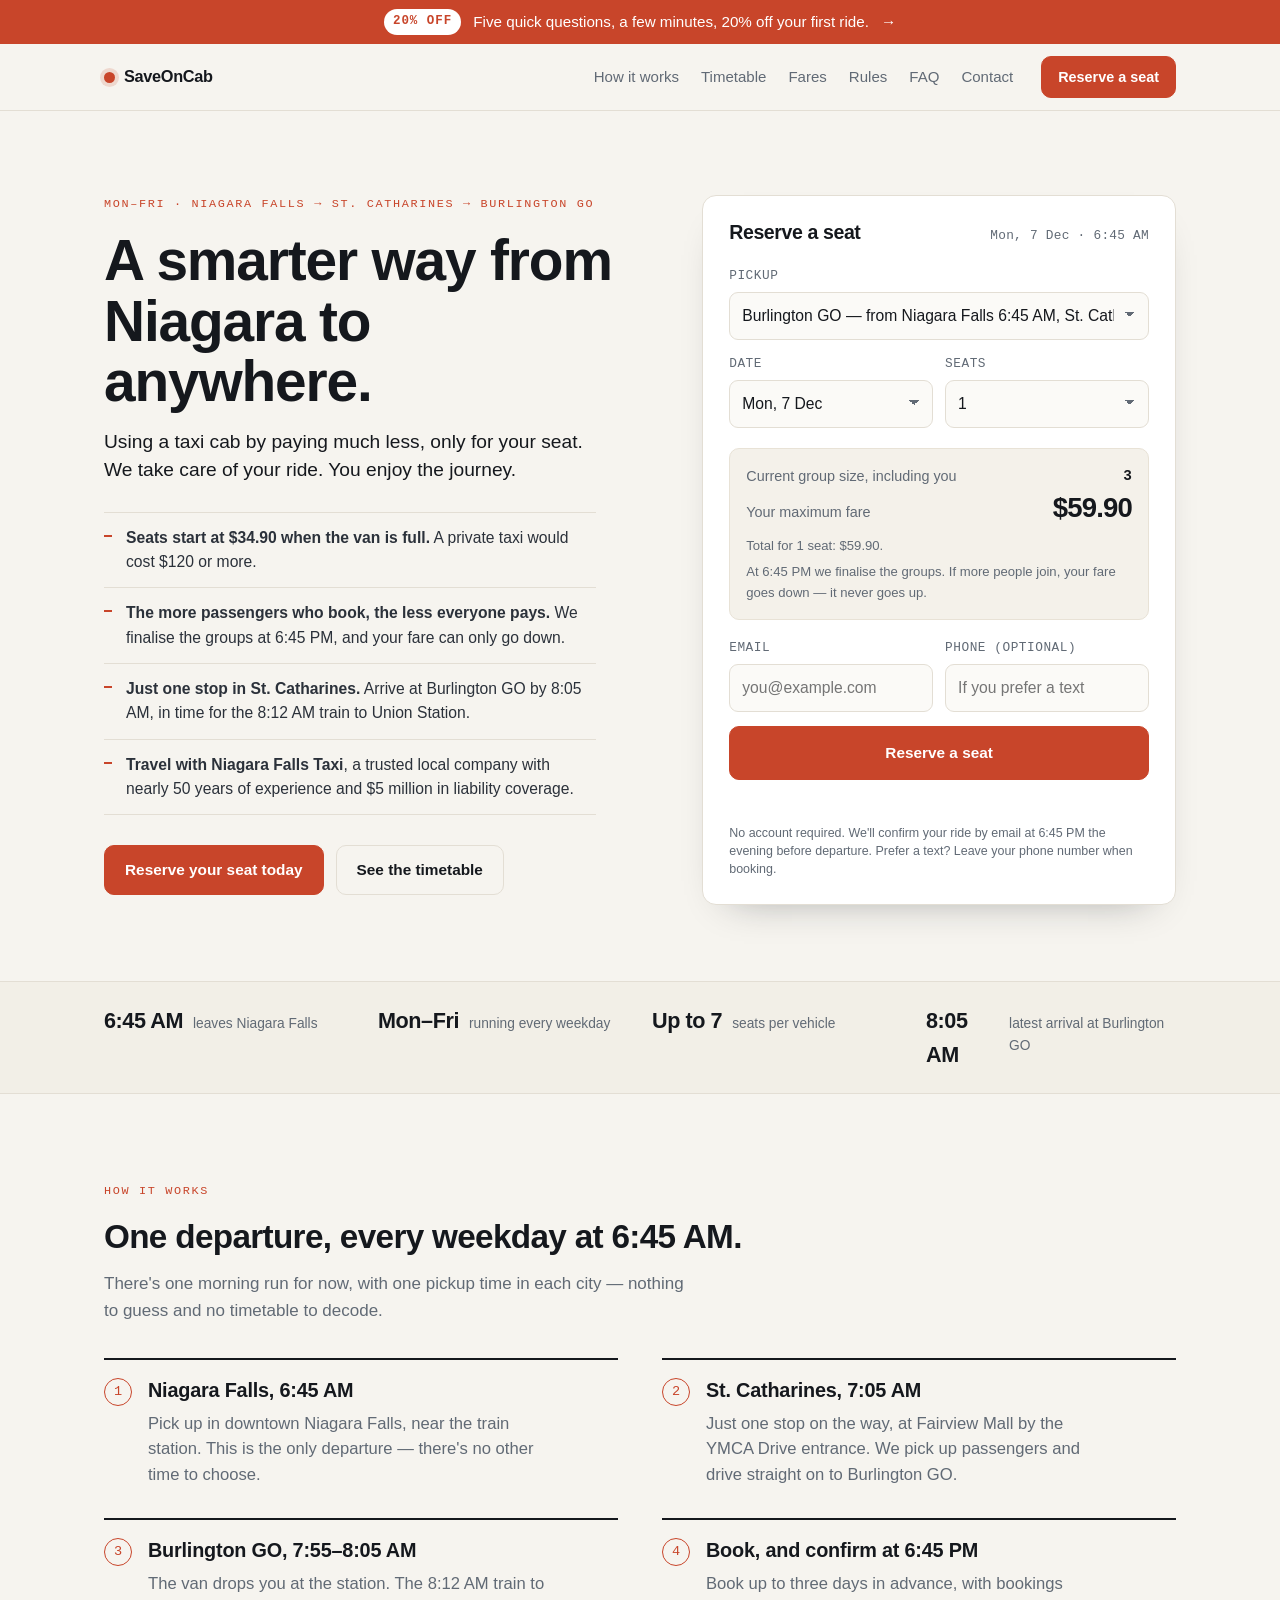
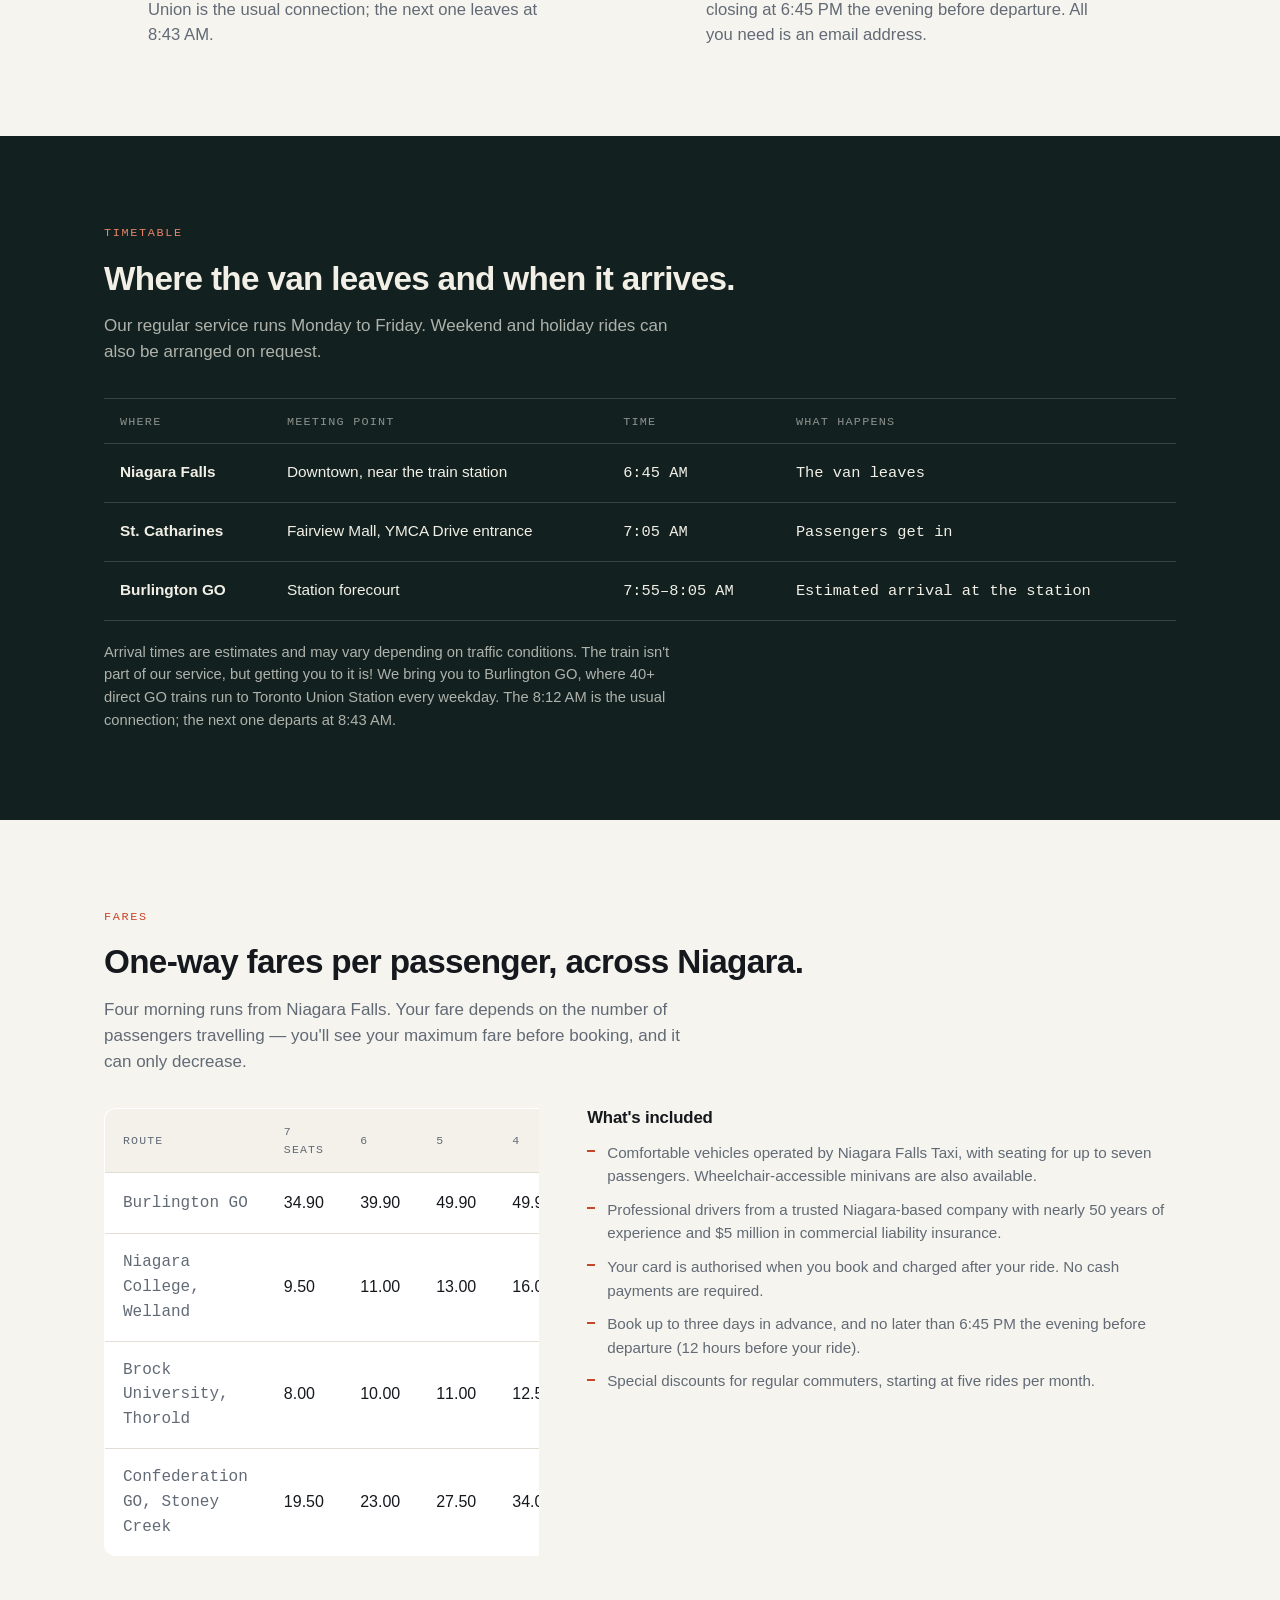
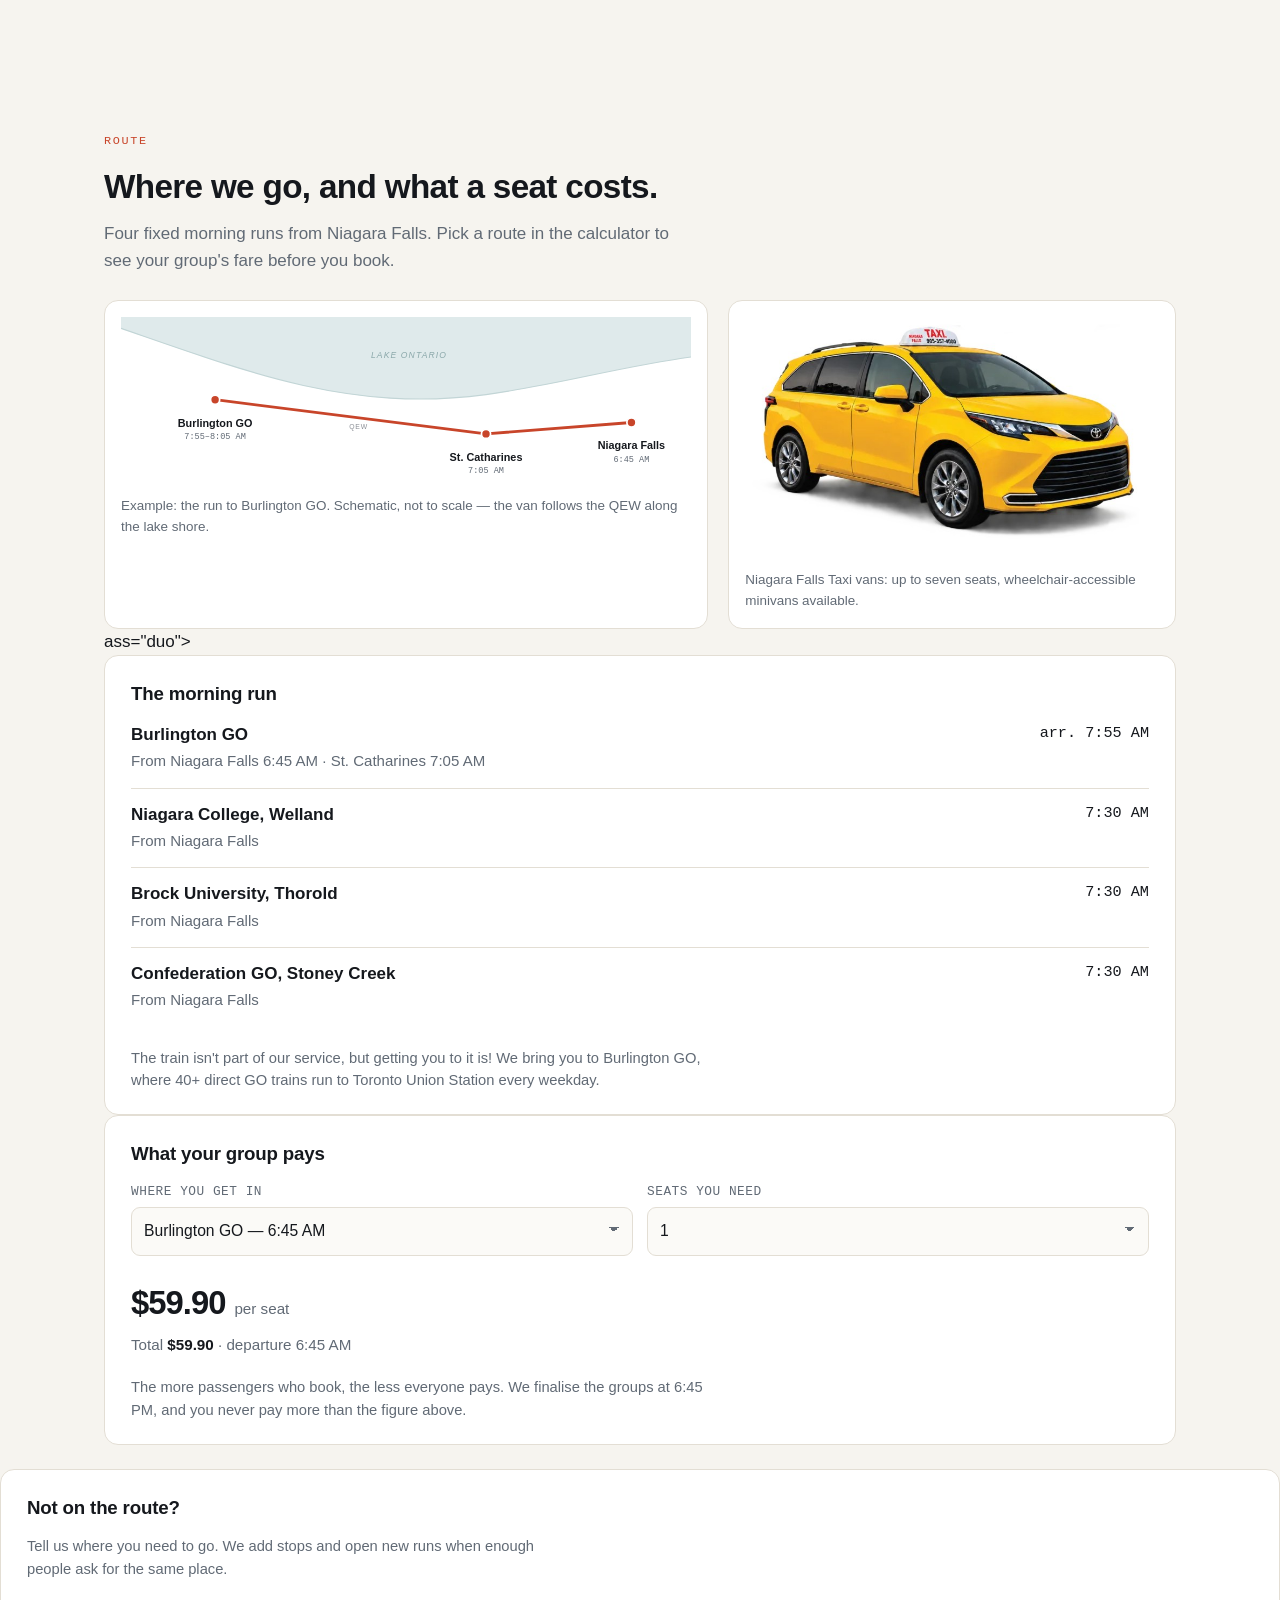
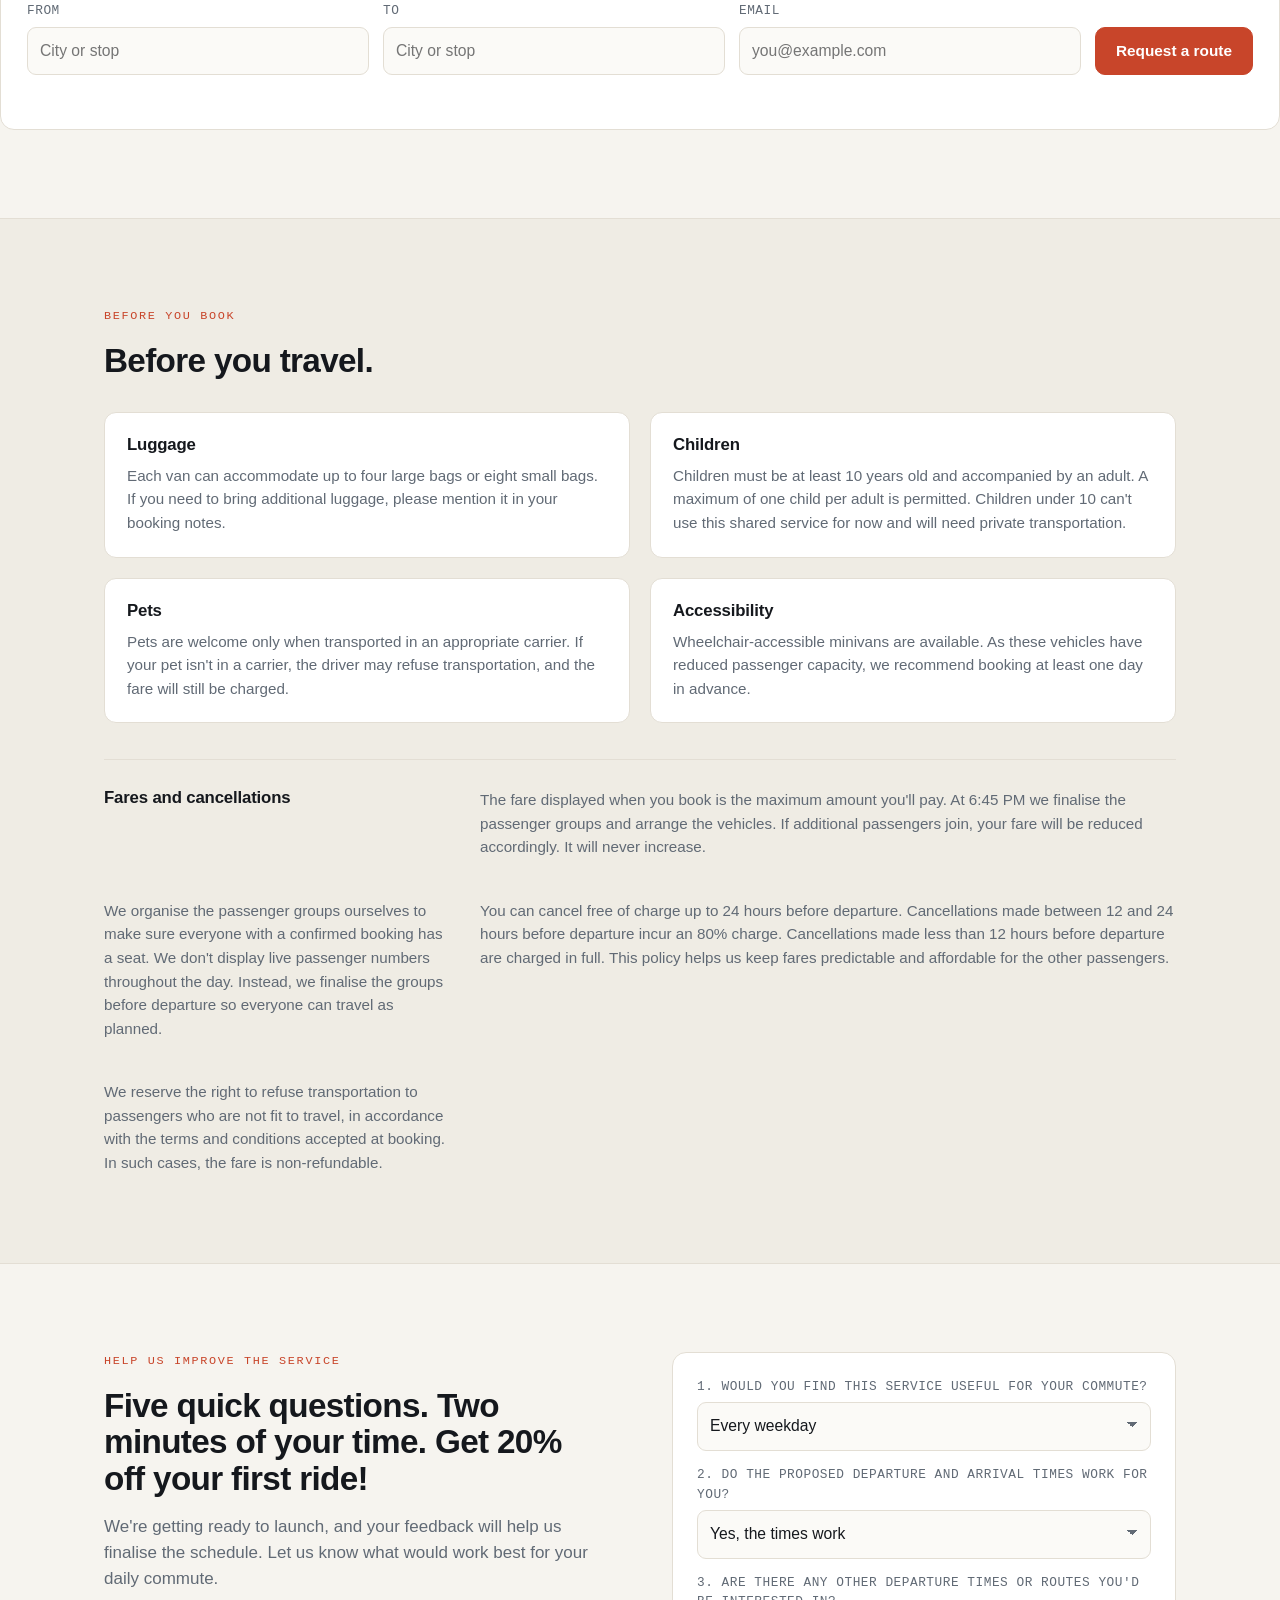
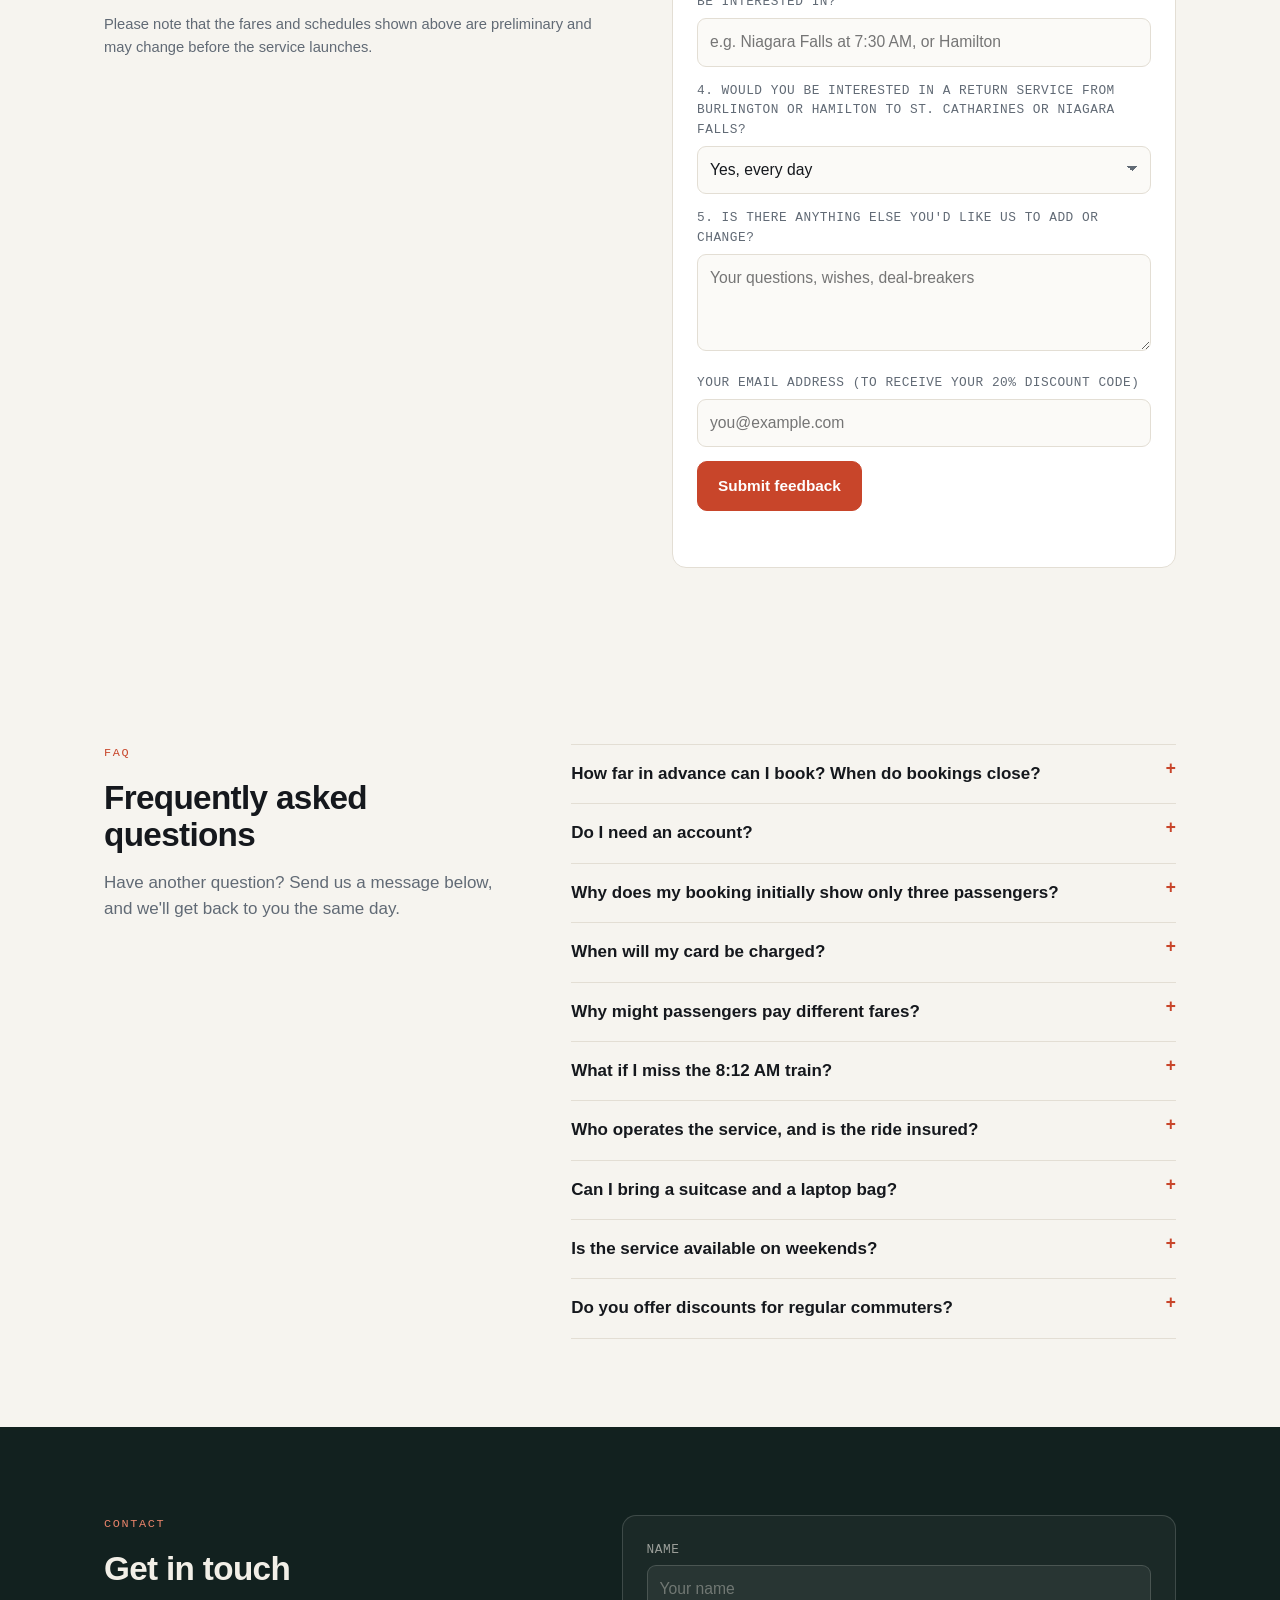
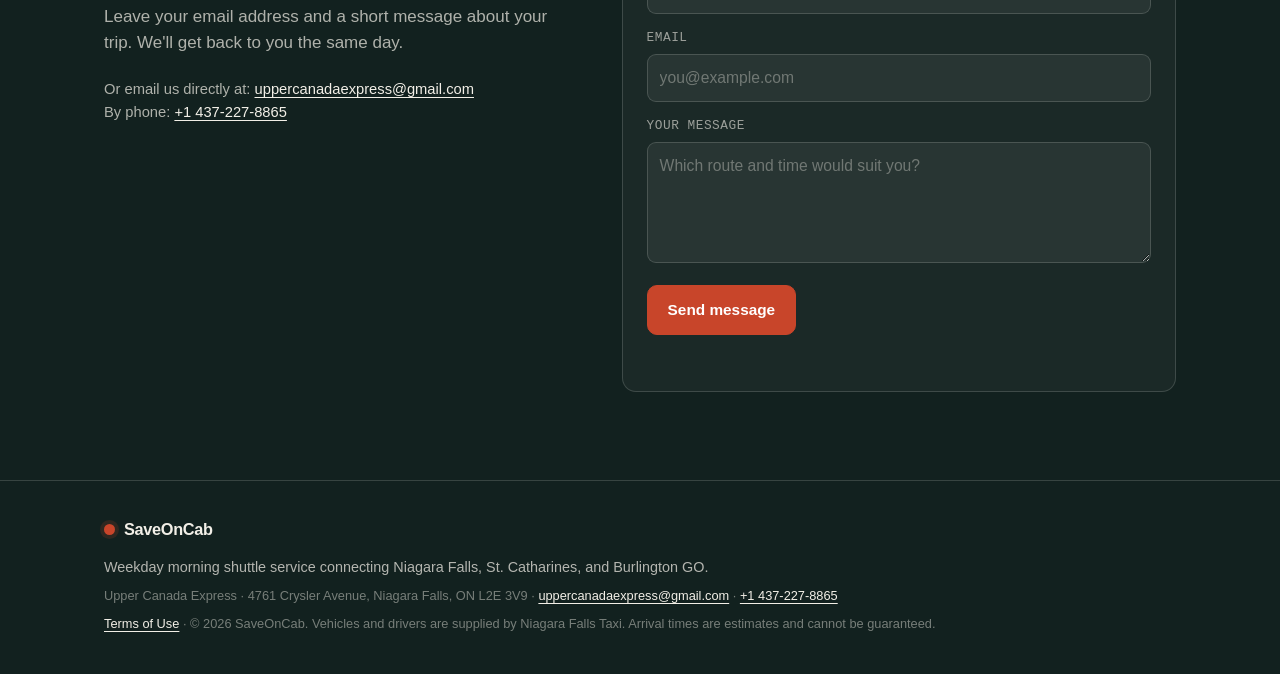
==== commit 15a05373: "niagara: Canadian copy pass, four routes in calculator, van photo" ====
--- a/p/niagara/index.html
+++ b/p/niagara/index.html
@@ -4,8 +4,8 @@
 <meta charset="utf-8">
 <meta name="viewport" content="width=device-width, initial-scale=1">
 <title>SaveOnCab — Niagara Falls to Burlington GO, every weekday morning</title>
-<meta name="description" content="A shared minivan shuttle from Niagara Falls and St. Catharines to Burlington GO, every weekday morning. $34.90–$59.90 per seat, booked online.">
-<link rel="stylesheet" href="styles.css?v=9">
+<meta name="description" content="A shared minivan shuttle from Niagara Falls and St. Catharines to Burlington GO, every weekday morning. Seats from $34.90, booked online.">
+<link rel="stylesheet" href="styles.css?v=10">
 </head>
 <body>
 <a class="skip" href="#book">Skip to booking</a>
@@ -13,7 +13,7 @@
 <div class="promo">
   <a class="wrap promo__in" href="#feedback">
     <span class="promo__tag">20% off</span>
-    <span class="promo__text">Tell us about your commute — five questions, two minutes, 20% off your first ride.</span>
+    <span class="promo__text">Five quick questions, a few minutes, 20% off your first ride.</span>
     <span class="promo__go" aria-hidden="true">→</span>
   </a>
 </div>
@@ -42,15 +42,16 @@
     <div class="wrap hero__grid">
       <div class="hero__copy">
         <p class="eyebrow">Mon–Fri · Niagara Falls → St. Catharines → Burlington GO</p>
-        <h1>A smarter way from Niagara to Toronto, every morning.</h1>
+        <h1>A smarter way from Niagara to anywhere.</h1>
+        <p class="hero__sub">Using a taxi cab by paying much less, only for your seat. We take care of your ride. You enjoy the journey.</p>
         <ul class="benefits">
-          <li><b>$34.90 per seat when the van is full.</b> A taxi on your own is $120 or more.</li>
-          <li><b>The fuller the van, the lower your fare.</b> At 18:45 the group is set, and the price can only fall.</li>
-          <li><b>One stop in St. Catharines.</b> Burlington GO by 08:05, the 08:12 train to Union.</li>
-          <li><b>Niagara Falls Taxi vans and drivers.</b> Nearly 50 years on the road, $5M liability cover.</li>
+          <li><b>Seats start at $34.90 when the van is full.</b> A private taxi would cost $120 or more.</li>
+          <li><b>The more passengers who book, the less everyone pays.</b> We finalise the groups at 6:45 PM, and your fare can only go down.</li>
+          <li><b>Just one stop in St. Catharines.</b> Arrive at Burlington GO by 8:05 AM, in time for the 8:12 AM train to Union Station.</li>
+          <li><b>Travel with Niagara Falls Taxi</b>, a trusted local company with nearly 50 years of experience and $5 million in liability coverage.</li>
         </ul>
         <div class="hero__cta">
-          <a class="btn" href="#book">Reserve a seat</a>
+          <a class="btn" href="#book">Reserve your seat today</a>
           <a class="btn btn--ghost" href="#timetable">See the timetable</a>
         </div>
       </div>
@@ -58,14 +59,16 @@
       <form class="card" id="book" novalidate>
         <div class="card__head">
           <h2>Reserve a seat</h2>
-          <p class="muted" id="departureLabel">06:45</p>
+          <p class="muted" id="departureLabel">6:45 AM</p>
         </div>
 
         <label class="field">
           <span>Pickup</span>
           <select id="route" name="route">
-            <option value="niagara">Niagara Falls — downtown, 06:45</option>
-            <option value="stcath">St. Catharines — Fairview Mall, 07:05</option>
+            <option value="burlington">Burlington GO — from Niagara Falls 6:45 AM, St. Catharines 7:05 AM</option>
+            <option value="welland">Niagara College, Welland — from Niagara Falls 7:30 AM</option>
+            <option value="brock">Brock University, Thorold — from Niagara Falls 7:30 AM</option>
+            <option value="stoney">Confederation GO, Stoney Creek — from Niagara Falls 7:30 AM</option>
           </select>
         </label>
 
@@ -86,15 +89,15 @@
 
         <div class="fare">
           <div class="fare__row">
-            <span>Group shown, including you</span>
+            <span>Current group size, including you</span>
             <b id="booked">3</b>
           </div>
           <div class="fare__price">
-            <span>Your fare, maximum</span>
+            <span>Your maximum fare</span>
             <b id="fare">$59.90</b>
           </div>
           <p class="hint" id="totalHint">Total for 1 seat: $59.90.</p>
-          <p class="hint" id="fareHint">We show a group of three. At 18:45 we finalise the vans — if more people join, you pay less, never more.</p>
+          <p class="hint" id="fareHint">Your booking shows an initial group of three. At 6:45 PM we finalise the passenger groups — if more people join, your fare goes down. It never goes up.</p>
         </div>
 
         <div class="field-row">
@@ -110,45 +113,45 @@
 
         <button class="btn btn--full" type="submit">Reserve a seat</button>
         <p class="status" data-status></p>
-        <p class="fine">No account needed. We confirm the van by email at 18:45 the evening before — check that inbox, or leave a phone number if a text suits you better.</p>
+        <p class="fine">No account required. We'll confirm your ride by email at 6:45 PM the evening before departure. Prefer a text? Leave your phone number when booking.</p>
       </form>
     </div>
   </section>
 
   <section class="strip">
     <div class="wrap strip__in">
-      <div><b>06:45</b><span>leaves Niagara Falls</span></div>
+      <div><b>6:45 AM</b><span>leaves Niagara Falls</span></div>
       <div><b>Mon–Fri</b><span>running every weekday</span></div>
       <div><b>Up to 7</b><span>seats per vehicle</span></div>
-      <div><b>08:05</b><span>latest arrival at Burlington GO</span></div>
+      <div><b>8:05 AM</b><span>latest arrival at Burlington GO</span></div>
     </div>
   </section>
 
   <section class="section" id="how">
     <div class="wrap">
       <p class="eyebrow">How it works</p>
-      <h2>One departure, every weekday at 06:45.</h2>
-      <p class="lead">There is only one morning run for now, and one pickup time in each city. No choices to guess, no timetable to decode.</p>
+      <h2>One departure, every weekday at 6:45 AM.</h2>
+      <p class="lead">There's one morning run for now, with one pickup time in each city — nothing to guess and no timetable to decode.</p>
       <ol class="flow">
         <li class="flow__step">
           <span class="flow__n">1</span>
-          <h3>Niagara Falls, 06:45</h3>
-          <p>We leave from downtown, near the train station. This is the only departure — there is no other time to pick.</p>
+          <h3>Niagara Falls, 6:45 AM</h3>
+          <p>Pick up in downtown Niagara Falls, near the train station. This is the only departure — there's no other time to choose.</p>
         </li>
         <li class="flow__step">
           <span class="flow__n">2</span>
-          <h3>St. Catharines, 07:05</h3>
-          <p>One stop on the way, at Fairview Mall near the YMCA Drive entrance. We pick up passengers and drive straight to Burlington GO.</p>
+          <h3>St. Catharines, 7:05 AM</h3>
+          <p>Just one stop on the way, at Fairview Mall by the YMCA Drive entrance. We pick up passengers and drive straight on to Burlington GO.</p>
         </li>
         <li class="flow__step">
           <span class="flow__n">3</span>
-          <h3>Burlington GO, 07:55–08:05</h3>
-          <p>The van drops you at the station. The usual train to Union leaves at 08:12, the next one at 08:43.</p>
+          <h3>Burlington GO, 7:55–8:05 AM</h3>
+          <p>The van drops you at the station. The 8:12 AM train to Union is the usual connection; the next one leaves at 8:43 AM.</p>
         </li>
         <li class="flow__step">
           <span class="flow__n">4</span>
-          <h3>Book, and confirm at 18:45</h3>
-          <p>Booking opens three days ahead and closes at 18:45 the evening before. No account: an email is enough.</p>
+          <h3>Book, and confirm at 6:45 PM</h3>
+          <p>Book up to three days in advance, with bookings closing at 6:45 PM the evening before departure. All you need is an email address.</p>
         </li>
       </ol>
     </div>
@@ -158,7 +161,7 @@
     <div class="wrap">
       <p class="eyebrow">Timetable</p>
       <h2>Where the van leaves and when it arrives.</h2>
-      <p class="lead">One morning run, Monday to Friday. Weekend and holiday trips are available on request.</p>
+      <p class="lead">Our regular service runs Monday to Friday. Weekend and holiday rides can also be arranged on request.</p>
 
       <div class="table-wrap">
         <table class="tt">
@@ -174,56 +177,58 @@
             <tr>
               <td>Niagara Falls</td>
               <td>Downtown, near the train station</td>
-              <td>06:45</td>
+              <td>6:45 AM</td>
               <td>The van leaves</td>
             </tr>
             <tr>
               <td>St. Catharines</td>
               <td>Fairview Mall, YMCA Drive entrance</td>
-              <td>07:05</td>
+              <td>7:05 AM</td>
               <td>Passengers get in</td>
             </tr>
             <tr>
               <td>Burlington GO</td>
               <td>Station forecourt</td>
-              <td>07:55–08:05</td>
-              <td>We drop you at the station</td>
+              <td>7:55–8:05 AM</td>
+              <td>Estimated arrival at the station</td>
             </tr>
           </tbody>
         </table>
       </div>
 
-      <p class="note">Arrival times are estimates and cannot be guaranteed — traffic is outside our control. From Burlington GO it is a short walk to the platform: the usual train to Union leaves at 08:12, the next one at 08:43. The train is not part of our fare — buy your GO ticket separately, and only if you are continuing to Toronto.</p>
+      <p class="note">Arrival times are estimates and may vary depending on traffic conditions. The train isn't part of our service, but getting you to it is! We bring you to Burlington GO, where 40+ direct GO trains run to Toronto Union Station every weekday. The 8:12 AM is the usual connection; the next one departs at 8:43 AM.</p>
     </div>
   </section>
 
   <section class="section" id="fares">
     <div class="wrap">
       <p class="eyebrow">Fares</p>
-      <h2>One way, per seat, Niagara to Burlington GO.</h2>
-      <p class="lead">The price depends on how many people travel. You see the current fare before you book, and it can only go down.</p>
+      <h2>One-way fares per passenger, across Niagara.</h2>
+      <p class="lead">Four morning runs from Niagara Falls. Your fare depends on the number of passengers travelling — you'll see your maximum fare before booking, and it can only decrease.</p>
 
       <div class="fares">
+        <div class="price-wrap">
         <table class="price">
           <thead>
-            <tr><th>Passengers in the van</th><th>Fare per seat</th></tr>
+            <tr><th>Route</th><th>7 seats</th><th>6</th><th>5</th><th>4</th><th>3</th></tr>
           </thead>
           <tbody>
-            <tr><td>7</td><td>$34.90</td></tr>
-            <tr><td>6</td><td>$39.90</td></tr>
-            <tr><td>4–5</td><td>$49.90</td></tr>
-            <tr><td>3</td><td>$59.90</td></tr>
+            <tr><td>Burlington GO</td><td>34.90</td><td>39.90</td><td>49.90</td><td>49.90</td><td>59.90</td></tr>
+            <tr><td>Niagara College, Welland</td><td>9.50</td><td>11.00</td><td>13.00</td><td>16.00</td><td>22.00</td></tr>
+            <tr><td>Brock University, Thorold</td><td>8.00</td><td>10.00</td><td>11.00</td><td>12.50</td><td>17.00</td></tr>
+            <tr><td>Confederation GO, Stoney Creek</td><td>19.50</td><td>23.00</td><td>27.50</td><td>34.00</td><td>45.00</td></tr>
           </tbody>
         </table>
+        </div>
 
         <div class="fares__notes">
-          <h3>What is included</h3>
+          <h3>What's included</h3>
           <ul>
-            <li>Comfortable Niagara Falls Taxi vehicles with up to 7 seats, including wheelchair-accessible minivans.</li>
-            <li>Professional drivers of a local Niagara company operating for almost 50 years, with $5M business liability insurance.</li>
-            <li>Card authorised at booking and charged after the ride — no cash in the van.</li>
-            <li>Booking window: from 3 days ahead until 12 hours before departure (18:45 the evening before).</li>
-            <li>Regular commuter discounts, starting from 5 rides a month.</li>
+            <li>Comfortable vehicles operated by Niagara Falls Taxi, with seating for up to seven passengers. Wheelchair-accessible minivans are also available.</li>
+            <li>Professional drivers from a trusted Niagara-based company with nearly 50 years of experience and $5 million in commercial liability insurance.</li>
+            <li>Your card is authorised when you book and charged after your ride. No cash payments are required.</li>
+            <li>Book up to three days in advance, and no later than 6:45 PM the evening before departure (12 hours before your ride).</li>
+            <li>Special discounts for regular commuters, starting at five rides per month.</li>
           </ul>
         </div>
       </div>
@@ -232,55 +237,64 @@
 
   <section class="section" id="where">
     <div class="wrap">
-      <p class="eyebrow">Route and fares</p>
-      <h2>Where we drive, and what a seat costs.</h2>
-      <p class="lead">The morning run is fixed, so there is nothing to guess. The calculator shows the fare for your group before you book.</p>
-
+      <p class="eyebrow">Route</p>
+      <h2>Where we go, and what a seat costs.</h2>
+      <p class="lead">Four fixed morning runs from Niagara Falls. Pick a route in the calculator to see your group's fare before you book.</p>
+
+      <div class="visuals">
       <figure class="mapcard">
-        <svg viewBox="0 0 1000 300" role="img" aria-label="Route map: Niagara Falls 06:45, St. Catharines 07:05, Burlington GO 07:55 to 08:05">
-          <path d="M0,0 H1000 V70 C880,86 760,120 640,136 C520,152 420,142 320,120 C220,98 110,58 0,20 Z" fill="#dfeaeb"/>
-          <path d="M1000,70 C880,86 760,120 640,136 C520,152 420,142 320,120 C220,98 110,58 0,20" fill="none" stroke="#c2d5d6" stroke-width="2"/>
-          <text x="505" y="72" text-anchor="middle" fill="#8ba8aa" font-size="15" font-style="italic" letter-spacing="2">LAKE ONTARIO</text>
-
-          <polyline points="165,145 640,205 895,185" fill="none" stroke="#c8452a" stroke-width="5" stroke-linejoin="round" stroke-linecap="round"/>
-          <text x="400" y="196" fill="#8b8f96" font-size="12" letter-spacing="1.6">QEW</text>
-
-          <g fill="#c8452a" stroke="#ffffff" stroke-width="3">
-            <circle cx="165" cy="145" r="8"/>
-            <circle cx="640" cy="205" r="8"/>
-            <circle cx="895" cy="185" r="8"/>
-          </g>
-
-          <text x="165" y="192" text-anchor="middle" fill="#15181d" font-size="19" font-weight="600">Burlington GO</text>
-          <text x="165" y="214" text-anchor="middle" fill="#616a75" font-size="15" font-family="ui-monospace,Menlo,monospace">07:55–08:05</text>
-
-          <text x="640" y="252" text-anchor="middle" fill="#15181d" font-size="19" font-weight="600">St. Catharines</text>
-          <text x="640" y="274" text-anchor="middle" fill="#616a75" font-size="15" font-family="ui-monospace,Menlo,monospace">07:05</text>
-
-          <text x="895" y="232" text-anchor="middle" fill="#15181d" font-size="19" font-weight="600">Niagara Falls</text>
-          <text x="895" y="254" text-anchor="middle" fill="#616a75" font-size="15" font-family="ui-monospace,Menlo,monospace">06:45</text>
-        </svg>
-        <figcaption>Schematic, not to scale. The van follows the QEW along the lake shore.</figcaption>
-      </figure>
-
-      <div class="duo">
+          <svg viewBox="0 0 1000 300" role="img" aria-label="Route map: Niagara Falls 6:45 AM, St. Catharines 7:05 AM, Burlington GO 7:55 to 8:05 AM">
+            <path d="M0,0 H1000 V70 C880,86 760,120 640,136 C520,152 420,142 320,120 C220,98 110,58 0,20 Z" fill="#dfeaeb"/>
+            <path d="M1000,70 C880,86 760,120 640,136 C520,152 420,142 320,120 C220,98 110,58 0,20" fill="none" stroke="#c2d5d6" stroke-width="2"/>
+            <text x="505" y="72" text-anchor="middle" fill="#8ba8aa" font-size="15" font-style="italic" letter-spacing="2">LAKE ONTARIO</text>
+
+            <polyline points="165,145 640,205 895,185" fill="none" stroke="#c8452a" stroke-width="5" stroke-linejoin="round" stroke-linecap="round"/>
+            <text x="400" y="196" fill="#8b8f96" font-size="12" letter-spacing="1.6">QEW</text>
+
+            <g fill="#c8452a" stroke="#ffffff" stroke-width="3">
+              <circle cx="165" cy="145" r="8"/>
+              <circle cx="640" cy="205" r="8"/>
+              <circle cx="895" cy="185" r="8"/>
+            </g>
+
+            <text x="165" y="192" text-anchor="middle" fill="#15181d" font-size="19" font-weight="600">Burlington GO</text>
+            <text x="165" y="214" text-anchor="middle" fill="#616a75" font-size="15" font-family="ui-monospace,Menlo,monospace">7:55–8:05 AM</text>
+
+            <text x="640" y="252" text-anchor="middle" fill="#15181d" font-size="19" font-weight="600">St. Catharines</text>
+            <text x="640" y="274" text-anchor="middle" fill="#616a75" font-size="15" font-family="ui-monospace,Menlo,monospace">7:05 AM</text>
+
+            <text x="895" y="232" text-anchor="middle" fill="#15181d" font-size="19" font-weight="600">Niagara Falls</text>
+            <text x="895" y="254" text-anchor="middle" fill="#616a75" font-size="15" font-family="ui-monospace,Menlo,monospace">6:45 AM</text>
+          </svg>
+          <figcaption>Example: the run to Burlington GO. Schematic, not to scale — the van follows the QEW along the lake shore.</figcaption>
+        </figure>
+
+        <figure class="van">
+          <img src="img/van.jpg" alt="Yellow Niagara Falls Taxi minivan with a roof sign" width="768" height="453">
+          <figcaption>Niagara Falls Taxi vans: up to seven seats, wheelchair-accessible minivans available.</figcaption>
+        </figure>
+      </div>ass="duo">
         <div class="panel">
           <h3>The morning run</h3>
           <ol class="route">
             <li>
-              <span class="route__place"><b>Niagara Falls</b><em>Downtown, near the train station</em></span>
-              <span class="route__time">06:45</span>
+              <span class="route__place"><b>Burlington GO</b><em>From Niagara Falls 6:45 AM · St. Catharines 7:05 AM</em></span>
+              <span class="route__time">arr. 7:55 AM</span>
             </li>
             <li>
-              <span class="route__place"><b>St. Catharines</b><em>Fairview Mall, YMCA Drive entrance</em></span>
-              <span class="route__time">07:05</span>
+              <span class="route__place"><b>Niagara College, Welland</b><em>From Niagara Falls</em></span>
+              <span class="route__time">7:30 AM</span>
             </li>
             <li>
-              <span class="route__place"><b>Burlington GO</b><em>Station forecourt</em></span>
-              <span class="route__time">07:55–08:05</span>
+              <span class="route__place"><b>Brock University, Thorold</b><em>From Niagara Falls</em></span>
+              <span class="route__time">7:30 AM</span>
+            </li>
+            <li>
+              <span class="route__place"><b>Confederation GO, Stoney Creek</b><em>From Niagara Falls</em></span>
+              <span class="route__time">7:30 AM</span>
             </li>
           </ol>
-          <p class="note">The GO train to Union is not part of the fare. Buy the ticket separately, and only if you are going on to Toronto.</p>
+          <p class="note">The train isn't part of our service, but getting you to it is! We bring you to Burlington GO, where 40+ direct GO trains run to Toronto Union Station every weekday.</p>
         </div>
 
         <div class="panel">
@@ -288,8 +302,10 @@
           <div class="calc">
             <label class="field"><span>Where you get in</span>
               <select id="calcPickup">
-                <option value="niagara">Niagara Falls — 06:45</option>
-                <option value="stcath">St. Catharines — 07:05</option>
+                <option value="burlington">Burlington GO — 6:45 AM</option>
+                <option value="welland">Niagara College, Welland — 7:30 AM</option>
+                <option value="brock">Brock University, Thorold — 7:30 AM</option>
+                <option value="stoney">Confederation GO, Stoney Creek — 7:30 AM</option>
               </select>
             </label>
             <label class="field"><span>Seats you need</span>
@@ -301,8 +317,8 @@
             </label>
           </div>
           <p class="calc__out"><b id="calcFare">$59.90</b><span>per seat</span></p>
-          <p class="calc__total">Total <b id="calcTotal">$59.90</b> · departure <span id="calcTime">06:45</span></p>
-          <p class="note">The fare drops as the van fills. At 18:45 we see how full it is, and you never pay more than the figure above.</p>
+          <p class="calc__total">Total <b id="calcTotal">$59.90</b> · departure <span id="calcTime">6:45 AM</span></p>
+          <p class="note">The more passengers who book, the less everyone pays. We finalise the groups at 6:45 PM, and you never pay more than the figure above.</p>
         </div>
       </div>
 
@@ -323,32 +339,32 @@
   <section class="section section--tint" id="rules">
     <div class="wrap">
       <p class="eyebrow">Before you book</p>
-      <h2>What fits in the van.</h2>
+      <h2>Before you travel.</h2>
       <div class="rules">
         <article class="rule">
           <h3>Luggage</h3>
-          <p>Up to 4 large or 8 small bags in the van. Tell us in the booking note if you carry more.</p>
+          <p>Each van can accommodate up to four large bags or eight small bags. If you need to bring additional luggage, please mention it in your booking notes.</p>
         </article>
         <article class="rule">
           <h3>Children</h3>
-          <p>From 10 years old, quiet, and no more than one child per adult. Younger children need a private car for now.</p>
+          <p>Children must be at least 10 years old and accompanied by an adult. A maximum of one child per adult is permitted. Children under 10 can't use this shared service for now and will need private transportation.</p>
         </article>
         <article class="rule">
           <h3>Pets</h3>
-          <p>In a carrier only. Without a carrier the driver can refuse the ride and the fare stays charged.</p>
+          <p>Pets are welcome only when transported in an appropriate carrier. If your pet isn't in a carrier, the driver may refuse transportation, and the fare will still be charged.</p>
         </article>
         <article class="rule">
           <h3>Accessibility</h3>
-          <p>Wheelchair-accessible minivans are part of the fleet. They take fewer regular seats, so book a day ahead when you can.</p>
+          <p>Wheelchair-accessible minivans are available. As these vehicles have reduced passenger capacity, we recommend booking at least one day in advance.</p>
         </article>
       </div>
 
       <div class="terms">
         <h3>Fares and cancellations</h3>
-        <p>The fare you see at booking is your maximum. At 18:45 we finalise the groups and the vehicles, and your price can only go down from there — if more people travel, you pay less.</p>
-        <p>We put the groups together ourselves, so nobody is left at the kerb because a car filled up. It is not full transparency at every minute, and we say so: the alternative would be one or two people missing the ride.</p>
-        <p>Cancellation is free up to 24 hours before departure. Between 24 and 12 hours we keep 80% of the fare, under 12 hours — the full fare. This is what keeps other passengers' prices from rising when someone drops out.</p>
-        <p>A passenger who is not fit to travel can be removed from the run under the terms accepted at booking. The fare is not refunded in that case.</p>
+        <p>The fare displayed when you book is the maximum amount you'll pay. At 6:45 PM we finalise the passenger groups and arrange the vehicles. If additional passengers join, your fare will be reduced accordingly. It will never increase.</p>
+        <p>We organise the passenger groups ourselves to make sure everyone with a confirmed booking has a seat. We don't display live passenger numbers throughout the day. Instead, we finalise the groups before departure so everyone can travel as planned.</p>
+        <p>You can cancel free of charge up to 24 hours before departure. Cancellations made between 12 and 24 hours before departure incur an 80% charge. Cancellations made less than 12 hours before departure are charged in full. This policy helps us keep fares predictable and affordable for the other passengers.</p>
+        <p>We reserve the right to refuse transportation to passengers who are not fit to travel, in accordance with the terms and conditions accepted at booking. In such cases, the fare is non-refundable.</p>
       </div>
     </div>
   </section>
@@ -356,15 +372,15 @@
   <section class="section" id="feedback">
     <div class="wrap request">
       <div class="request__copy">
-        <p class="eyebrow">Help us shape the service</p>
-        <h2>Five questions, two minutes, 20% off your first ride.</h2>
-        <p class="lead">We are finalising the paperwork before launch, and your answers decide the timetable. Tell us what would actually work for your commute.</p>
-        <p class="note">Fares and times above are preliminary and may change before launch.</p>
+        <p class="eyebrow">Help us improve the service</p>
+        <h2>Five quick questions. Two minutes of your time. Get 20% off your first ride!</h2>
+        <p class="lead">We're getting ready to launch, and your feedback will help us finalise the schedule. Let us know what would work best for your daily commute.</p>
+        <p class="note">Please note that the fares and schedules shown above are preliminary and may change before the service launches.</p>
       </div>
 
       <form class="form" data-form="feedback" novalidate>
         <label class="field">
-          <span>1. Would this service be useful for your commute?</span>
+          <span>1. Would you find this service useful for your commute?</span>
           <select name="useful">
             <option>Every weekday</option>
             <option>A few days a week</option>
@@ -373,7 +389,7 @@
           </select>
         </label>
         <label class="field">
-          <span>2. Are the departure and arrival times convenient?</span>
+          <span>2. Do the proposed departure and arrival times work for you?</span>
           <select name="times">
             <option>Yes, the times work</option>
             <option>Close, but I would shift them</option>
@@ -381,11 +397,11 @@
           </select>
         </label>
         <label class="field">
-          <span>3. What other time or route would interest you?</span>
-          <input type="text" name="route" placeholder="e.g. Niagara Falls at 07:30, or Hamilton">
-        </label>
-        <label class="field">
-          <span>4. Would you use a return trip Burlington or Hamilton → St. Catharines / Niagara Falls?</span>
+          <span>3. Are there any other departure times or routes you'd be interested in?</span>
+          <input type="text" name="route" placeholder="e.g. Niagara Falls at 7:30 AM, or Hamilton">
+        </label>
+        <label class="field">
+          <span>4. Would you be interested in a return service from Burlington or Hamilton to St. Catharines or Niagara Falls?</span>
           <select name="return">
             <option>Yes, every day</option>
             <option>Sometimes</option>
@@ -393,14 +409,14 @@
           </select>
         </label>
         <label class="field">
-          <span>5. Anything you would add or change?</span>
+          <span>5. Is there anything else you'd like us to add or change?</span>
           <textarea name="comment" rows="3" placeholder="Your questions, wishes, deal-breakers"></textarea>
         </label>
         <label class="field">
-          <span>Email — for your 20% coupon</span>
+          <span>Your email address (to receive your 20% discount code)</span>
           <input type="email" name="email" placeholder="you@example.com" required>
         </label>
-        <button class="btn" type="submit">Send feedback</button>
+        <button class="btn" type="submit">Submit feedback</button>
         <p class="status" data-status></p>
       </form>
     </div>
@@ -410,49 +426,49 @@
     <div class="wrap faq">
       <div class="faq__head">
         <p class="eyebrow">FAQ</p>
-        <h2>Questions before the first ride.</h2>
-        <p class="lead">Anything else — write to us below, we answer the same day.</p>
+        <h2>Frequently asked questions</h2>
+        <p class="lead">Have another question? Send us a message below, and we'll get back to you the same day.</p>
       </div>
       <div class="faq__list">
         <details>
-          <summary>When can I book, and when does booking close?</summary>
-          <p>Bookings open three days ahead and close at 18:45 the evening before. That is also when we confirm your ride, the final number of passengers and your fare.</p>
+          <summary>How far in advance can I book? When do bookings close?</summary>
+          <p>Bookings open three days ahead and close at 6:45 PM the evening before departure. At that time, we'll confirm your ride, final passenger numbers, and your fare.</p>
         </details>
         <details>
           <summary>Do I need an account?</summary>
-          <p>No. An email is enough — that is where the confirmation goes. A phone number is optional, if you would rather get a text. No passwords, no profile.</p>
-        </details>
-        <details>
-          <summary>Why do I only see three seats?</summary>
-          <p>Until booking closes we show a group of three, including you. At 18:45 we count everyone and put the vans together, so nobody is left behind — and your fare only goes down from the price you booked at.</p>
-        </details>
-        <details>
-          <summary>When is my card charged?</summary>
-          <p>We authorise the fare at booking to hold your seat, and charge it after the ride. If the group turns out bigger, we charge the lower amount.</p>
-        </details>
-        <details>
-          <summary>Why do other passengers pay a different fare?</summary>
-          <p>Because the fare depends on how many people travel. Everyone's price is capped at their own booking, so it can never rise afterwards — only fall.</p>
-        </details>
-        <details>
-          <summary>What if I miss the 08:12 train?</summary>
-          <p>We aim to reach Burlington GO by 08:05. If traffic delays the van and you miss the 08:12 connection, the next train leaves at 08:43.</p>
-        </details>
-        <details>
-          <summary>Who drives, and is the ride insured?</summary>
-          <p>Niagara Falls Taxi, a local company operating for almost 50 years. Vehicles carry up to 7 seats and $5M business liability insurance. Wheelchair-accessible minivans are available.</p>
+          <p>No. All you need is an email address — that's where the confirmation goes. A phone number is optional if you'd rather get a text. There's no need to create an account or remember another password.</p>
+        </details>
+        <details>
+          <summary>Why does my booking initially show only three passengers?</summary>
+          <p>Before bookings close, we display an initial group of three passengers, including yourself. At 6:45 PM we finalise the groups and arrange the vans, and your final fare may be lower than the amount originally displayed — but it will never be higher.</p>
+        </details>
+        <details>
+          <summary>When will my card be charged?</summary>
+          <p>Your card is authorised when you book to secure your seat. The actual payment is processed after your ride. If additional passengers join your group, you'll be charged the lower fare.</p>
+        </details>
+        <details>
+          <summary>Why might passengers pay different fares?</summary>
+          <p>Each passenger has their own maximum fare, based on the price shown when they book. Their fare can only decrease, never increase.</p>
+        </details>
+        <details>
+          <summary>What if I miss the 8:12 AM train?</summary>
+          <p>Our target arrival time at Burlington GO is 8:05 AM. If traffic causes us to miss the 8:12 AM train, the next available train departs at 8:43 AM.</p>
+        </details>
+        <details>
+          <summary>Who operates the service, and is the ride insured?</summary>
+          <p>Niagara Falls Taxi, a local company with nearly 50 years of experience. The vehicles accommodate up to seven passengers and are covered by $5 million in commercial liability insurance. Wheelchair-accessible minivans are available.</p>
         </details>
         <details>
           <summary>Can I bring a suitcase and a laptop bag?</summary>
-          <p>Yes, within the luggage limits: up to 4 large or 8 small bags in the van. Add a note at booking if you carry more.</p>
-        </details>
-        <details>
-          <summary>Do you run at weekends?</summary>
-          <p>Weekday mornings are the regular service. Weekend and holiday trips are available on request.</p>
-        </details>
-        <details>
-          <summary>Is there a discount for regular commuters?</summary>
-          <p>Yes — commuter discounts start from 5 rides a month. Leave your email in the feedback form and we will send the terms plus a 20% coupon for your first ride.</p>
+          <p>Yes, within the luggage limits: up to four large or eight small bags per van. Please mention any additional luggage in your booking notes.</p>
+        </details>
+        <details>
+          <summary>Is the service available on weekends?</summary>
+          <p>Our regular service operates on weekday mornings. Weekend and holiday rides can be arranged upon request.</p>
+        </details>
+        <details>
+          <summary>Do you offer discounts for regular commuters?</summary>
+          <p>Yes — commuter discounts start at five rides per month. Complete the feedback form with your email address, and we'll send you the commuter discount details along with a 20% discount code for your first ride.</p>
         </details>
       </div>
     </div>
@@ -462,9 +478,9 @@
     <div class="wrap contact">
       <div class="contact__copy">
         <p class="eyebrow">Contact</p>
-        <h2>Email us.</h2>
-        <p class="lead">Leave your address and a line about your trip — we answer from a real inbox, same day.</p>
-        <p class="contact__direct">Or write directly: <a href="mailto:uppercanadaexpress@gmail.com">uppercanadaexpress@gmail.com</a><br>
+        <h2>Get in touch</h2>
+        <p class="lead">Leave your email address and a short message about your trip. We'll get back to you the same day.</p>
+        <p class="contact__direct">Or email us directly at: <a href="mailto:uppercanadaexpress@gmail.com">uppercanadaexpress@gmail.com</a><br>
         By phone: <a href="tel:+14372278865">+1 437-227-8865</a></p>
       </div>
 
@@ -478,10 +494,10 @@
           <input type="email" name="email" placeholder="you@example.com" required>
         </label>
         <label class="field">
-          <span>Message</span>
+          <span>Your message</span>
           <textarea name="message" rows="4" placeholder="Which route and time would suit you?" required></textarea>
         </label>
-        <button class="btn" type="submit">Email us</button>
+        <button class="btn" type="submit">Send message</button>
         <p class="status" data-status></p>
       </form>
     </div>
@@ -491,17 +507,17 @@
 <footer class="foot">
   <div class="wrap foot__in">
     <div class="brand brand--foot"><span class="brand__mark" aria-hidden="true"></span><span>SaveOnCab</span></div>
-    <p>Weekday morning shuttle: Niagara Falls — St. Catharines — Burlington GO.</p>
+    <p>Weekday morning shuttle service connecting Niagara Falls, St. Catharines, and Burlington GO.</p>
     <p class="foot__small">Upper Canada Express · 4761 Crysler Avenue, Niagara Falls, ON L2E 3V9 · <a href="mailto:uppercanadaexpress@gmail.com">uppercanadaexpress@gmail.com</a> · <a href="tel:+14372278865">+1 437-227-8865</a></p>
     <p class="foot__small"><a href="terms.html">Terms of Use</a> · © 2026 SaveOnCab. Vehicles and drivers are supplied by Niagara Falls Taxi. Arrival times are estimates and cannot be guaranteed.</p>
   </div>
 </footer>
 
 <div class="mobilebar">
-  <div class="mobilebar__price"><span>From</span><b>$34.90</b><span>a seat</span></div>
+  <div class="mobilebar__price"><span>Seats from</span><b>$34.90</b></div>
   <a class="btn" href="#book">Reserve a seat</a>
 </div>
 
-<script src="app.js?v=9"></script>
+<script src="app.js?v=10"></script>
 </body>
 </html>
--- a/p/niagara/styles.css
+++ b/p/niagara/styles.css
@@ -84,6 +84,7 @@
 .hero{padding:clamp(40px,7vw,84px) 0 clamp(44px,6vw,76px)}
 .hero__grid{display:grid;grid-template-columns:1.06fr .94fr;gap:clamp(32px,5vw,64px);align-items:start}
 .hero__copy h1{max-width:17ch}
+.hero__sub{font-size:clamp(1.06rem,1.5vw,1.28rem);line-height:1.45;color:var(--ink);max-width:46ch;margin-top:16px;font-weight:500}
 .hero__cta{display:flex;gap:12px;flex-wrap:wrap;margin-top:30px}
 
 .benefits{list-style:none;padding:0;margin:28px 0 0;max-width:52ch}
@@ -290,3 +291,13 @@
 .mapcard{margin:26px 0 0;background:var(--card);border:1px solid var(--line);border-radius:var(--radius);padding:16px 16px 12px}
 .mapcard svg{display:block;width:100%;height:auto;font-family:var(--sans)}
 .mapcard figcaption{margin-top:8px;color:var(--muted);font-size:.84rem}
+
+.visuals{display:grid;grid-template-columns:1.35fr 1fr;gap:20px;margin-top:26px;align-items:stretch}
+.visuals .mapcard{margin:0}
+.van{margin:0;background:var(--card);border:1px solid var(--line);border-radius:var(--radius);padding:16px;display:flex;flex-direction:column;gap:10px;justify-content:center}
+.van img{display:block;width:100%;height:auto;border-radius:10px}
+.van figcaption{color:var(--muted);font-size:.84rem}
+@media (max-width:900px){.visuals{grid-template-columns:1fr}}
+
+.price-wrap{overflow-x:auto}
+@media (max-width:900px){.price{min-width:520px}}
